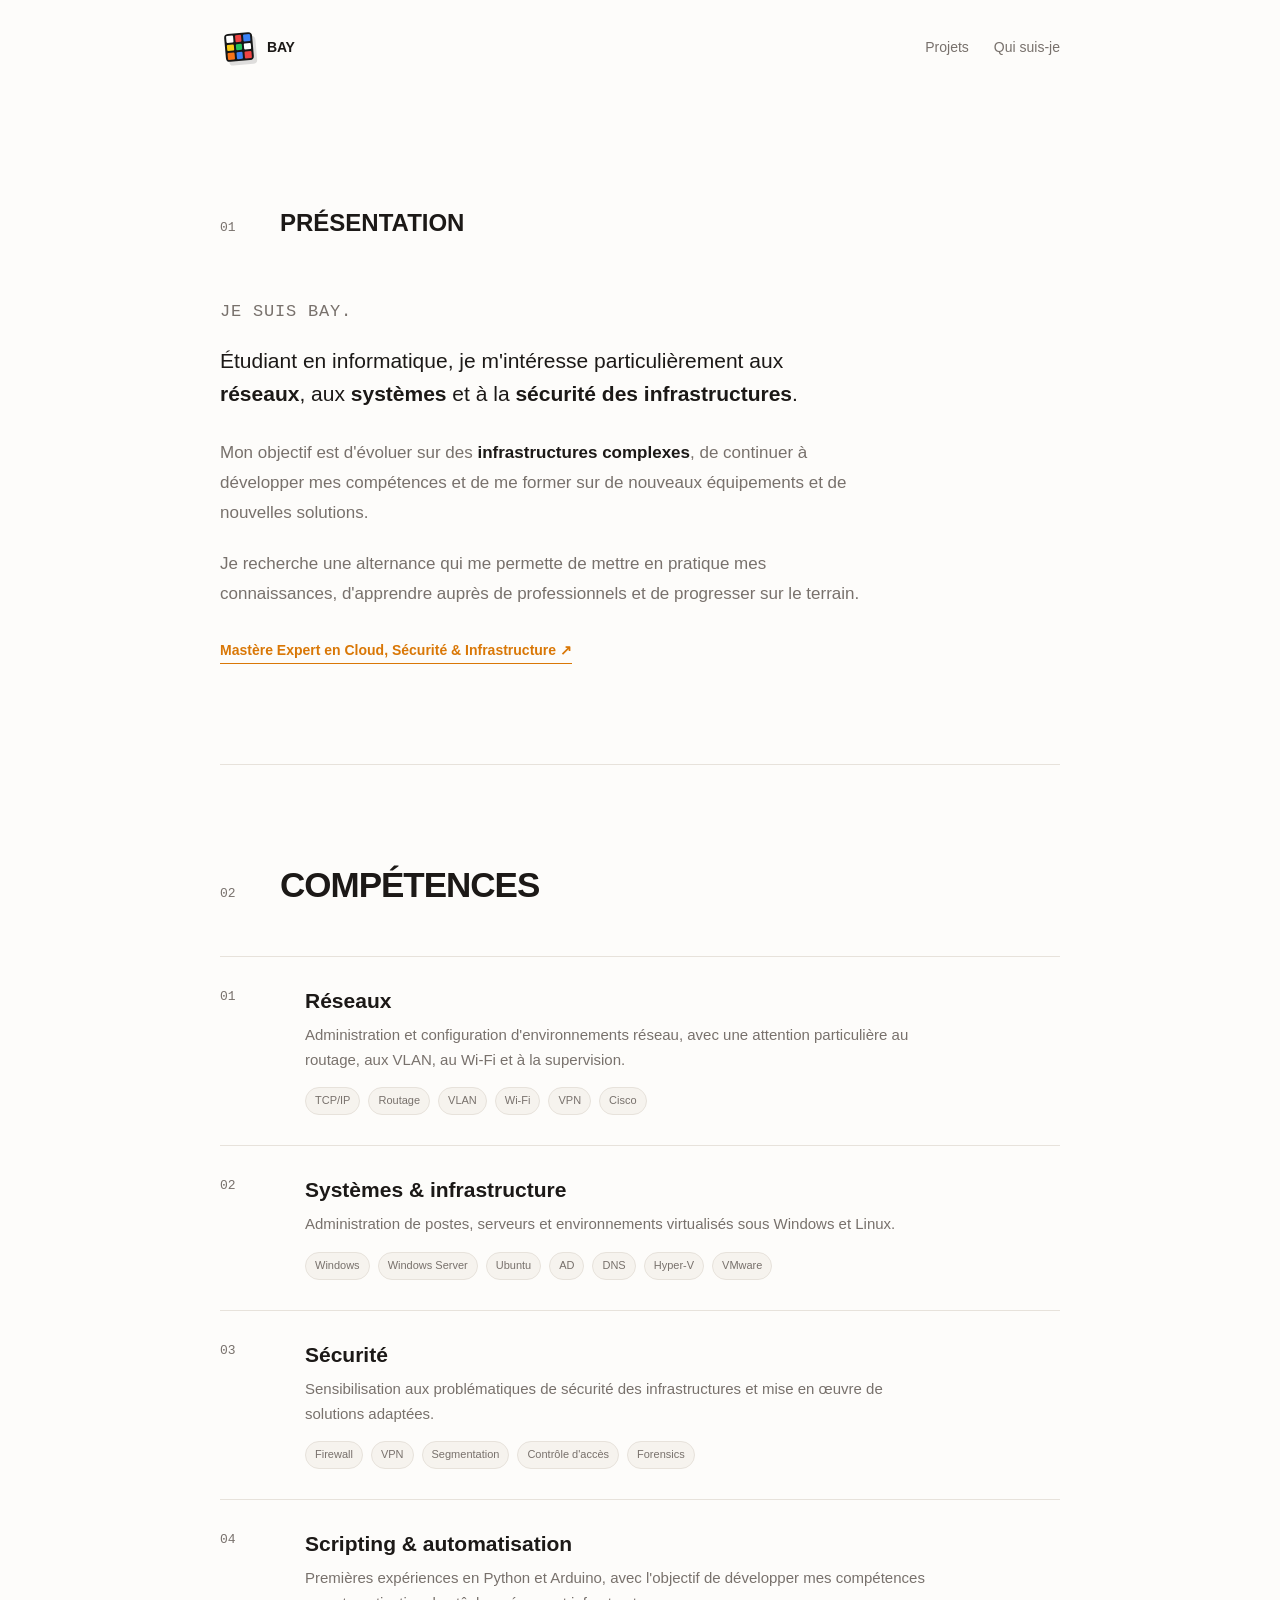
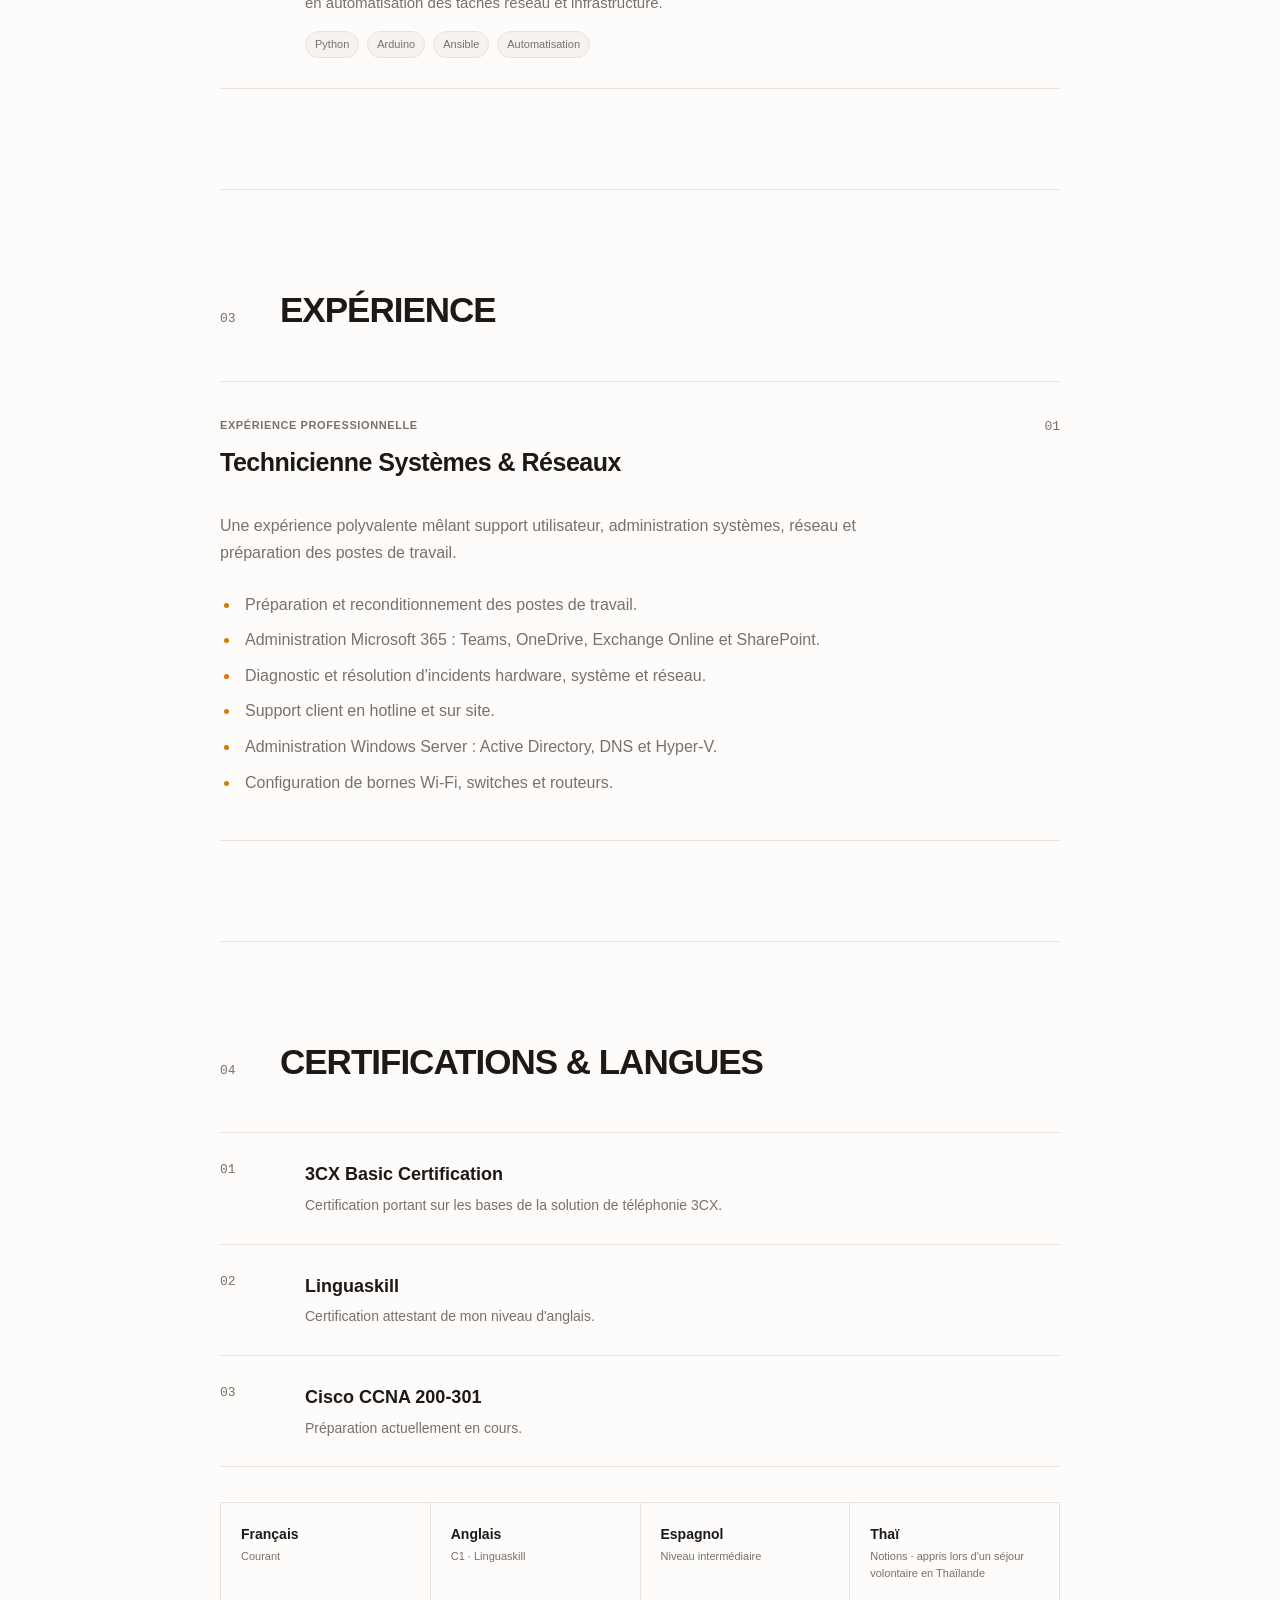
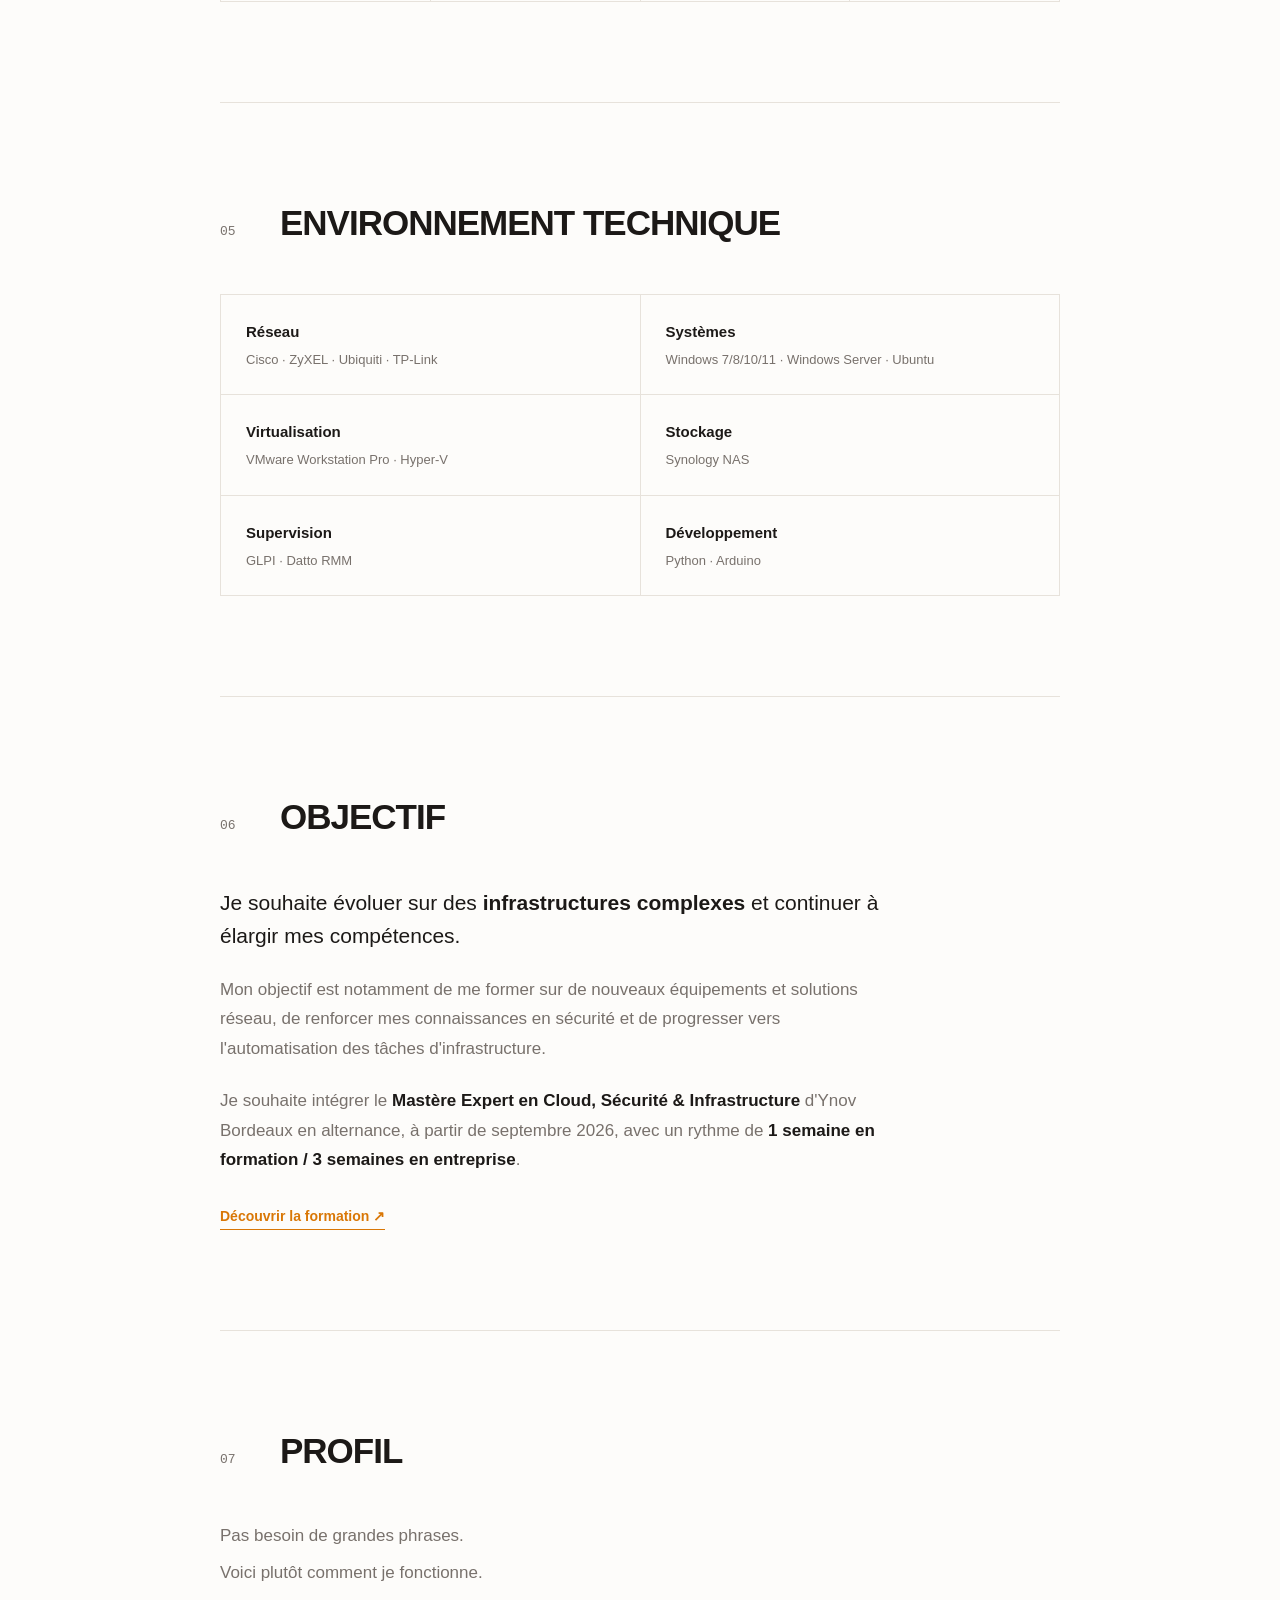
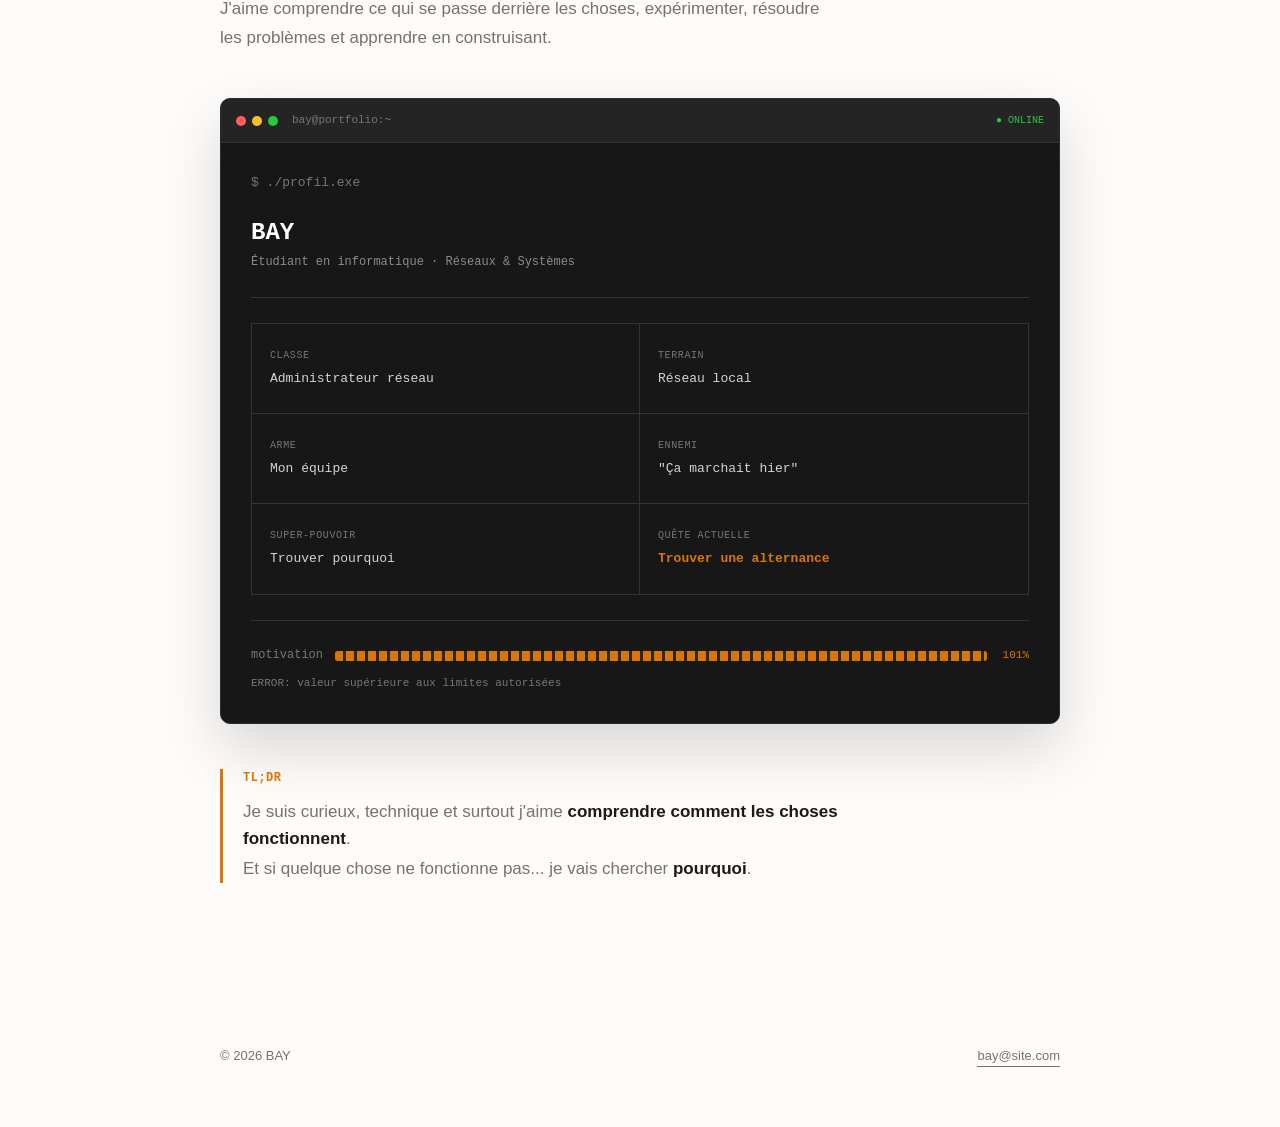
==== about.html @ ddf78fd2 "mon site" ====
<!DOCTYPE html>
<html lang="fr">

<head>

    <meta charset="UTF-8">

    <meta
        name="viewport"
        content="width=device-width, initial-scale=1.0"
    >

    <title>Qui suis-je — BAY</title>

    <meta
        name="description"
        content="Présentation de BAY, étudiant en informatique spécialisé en réseaux, systèmes, infrastructure et sécurité."
    >

    <link rel="stylesheet" href="style.css">

</head>


<body>


    <!-- =====================================================
         NAVBAR
    ====================================================== -->

    <header class="navbar">

        <a
            href="index.html"
            class="logo-mark"
            aria-label="Accueil"
        >

            <span class="logo-icon">

                <span class="rubiks-cube">

                    <span></span>
                    <span></span>
                    <span></span>

                    <span></span>
                    <span></span>
                    <span></span>

                    <span></span>
                    <span></span>
                    <span></span>

                </span>

            </span>

            <span class="logo-name">
                BAY
            </span>

        </a>


        <nav>

            <a href="index.html#projects">
                Projets
            </a>

            <a href="about.html">
                Qui suis-je
            </a>

        </nav>

    </header>



    <main>


        <!-- =================================================
             01 — PRÉSENTATION
        ================================================== -->

        <section class="about-page">

            <div class="section-header">

                <p class="section-number">
                    01
                </p>

                <h2>
                    PRÉSENTATION
                </h2>

            </div>


            <div class="about-intro">

                <p class="about-small-name">
                    Je suis BAY.
                </p>


                <p class="about-lead">
                    Étudiant en informatique, je m'intéresse
                    particulièrement aux <strong>réseaux</strong>,
                    aux <strong>systèmes</strong> et à la
                    <strong>sécurité des infrastructures</strong>.
                </p>


                <p>
                    Mon objectif est d'évoluer sur des
                    <strong>infrastructures complexes</strong>,
                    de continuer à développer mes compétences
                    et de me former sur de nouveaux équipements
                    et de nouvelles solutions.
                </p>


                <p>
                    Je recherche une alternance qui me permette
                    de mettre en pratique mes connaissances,
                    d'apprendre auprès de professionnels et
                    de progresser sur le terrain.
                </p>


                <a
                    href="https://www.ynov.com/formations/informatique/mastere-expert-en-cloud-securite-infrastructure"
                    class="master-link"
                    target="_blank"
                    rel="noopener noreferrer"
                >
                    Mastère Expert en Cloud, Sécurité & Infrastructure
                    ↗
                </a>

            </div>

        </section>



        <!-- =================================================
             02 — COMPÉTENCES
        ================================================== -->

        <section class="section about-skills">

            <div class="section-header">

                <p class="section-number">
                    02
                </p>

                <h2>
                    COMPÉTENCES
                </h2>

            </div>


            <div class="about-skills-grid">


                <!-- RÉSEAUX -->

                <article class="skill-card">

                    <span class="skill-number">
                        01
                    </span>


                    <div>

                        <h3>
                            Réseaux
                        </h3>

                        <p>
                            Administration et configuration
                            d'environnements réseau, avec une
                            attention particulière au routage,
                            aux VLAN, au Wi-Fi et à la supervision.
                        </p>


                        <div class="tags">

                            <span>TCP/IP</span>
                            <span>Routage</span>
                            <span>VLAN</span>
                            <span>Wi-Fi</span>
                            <span>VPN</span>
                            <span>Cisco</span>

                        </div>

                    </div>

                </article>



                <!-- SYSTÈMES -->

                <article class="skill-card">

                    <span class="skill-number">
                        02
                    </span>


                    <div>

                        <h3>
                            Systèmes & infrastructure
                        </h3>

                        <p>
                            Administration de postes, serveurs
                            et environnements virtualisés sous
                            Windows et Linux.
                        </p>


                        <div class="tags">

                            <span>Windows</span>
                            <span>Windows Server</span>
                            <span>Ubuntu</span>
                            <span>AD</span>
                            <span>DNS</span>
                            <span>Hyper-V</span>
                            <span>VMware</span>

                        </div>

                    </div>

                </article>



                <!-- SÉCURITÉ -->

                <article class="skill-card">

                    <span class="skill-number">
                        03
                    </span>


                    <div>

                        <h3>
                            Sécurité
                        </h3>

                        <p>
                            Sensibilisation aux problématiques
                            de sécurité des infrastructures et
                            mise en œuvre de solutions adaptées.
                        </p>


                        <div class="tags">

                            <span>Firewall</span>
                            <span>VPN</span>
                            <span>Segmentation</span>
                            <span>Contrôle d'accès</span>
                            <span>Forensics</span>

                        </div>

                    </div>

                </article>



                <!-- AUTOMATISATION -->

                <article class="skill-card">

                    <span class="skill-number">
                        04
                    </span>


                    <div>

                        <h3>
                            Scripting & automatisation
                        </h3>

                        <p>
                            Premières expériences en Python et
                            Arduino, avec l'objectif de développer
                            mes compétences en automatisation
                            des tâches réseau et infrastructure.
                        </p>


                        <div class="tags">

                            <span>Python</span>
                            <span>Arduino</span>
                            <span>Ansible</span>
                            <span>Automatisation</span>

                        </div>

                    </div>

                </article>

            </div>

        </section>



        <!-- =================================================
             03 — EXPÉRIENCE
        ================================================== -->

        <section class="section experience-section">

            <div class="section-header">

                <p class="section-number">
                    03
                </p>

                <h2>
                    EXPÉRIENCE
                </h2>

            </div>


            <article class="experience-card">

                <div class="experience-header">

                    <div>

                        <p class="experience-label">
                            Expérience professionnelle
                        </p>

                        <h3>
                            Technicienne Systèmes & Réseaux
                        </h3>

                    </div>


                    <span class="experience-number">
                        01
                    </span>

                </div>


                <div class="experience-content">

                    <p>
                        Une expérience polyvalente mêlant support
                        utilisateur, administration systèmes,
                        réseau et préparation des postes de travail.
                    </p>


                    <ul>

                        <li>
                            Préparation et reconditionnement
                            des postes de travail.
                        </li>

                        <li>
                            Administration Microsoft 365 :
                            Teams, OneDrive, Exchange Online et SharePoint.
                        </li>

                        <li>
                            Diagnostic et résolution d'incidents
                            hardware, système et réseau.
                        </li>

                        <li>
                            Support client en hotline et sur site.
                        </li>

                        <li>
                            Administration Windows Server :
                            Active Directory, DNS et Hyper-V.
                        </li>

                        <li>
                            Configuration de bornes Wi-Fi,
                            switches et routeurs.
                        </li>

                    </ul>

                </div>

            </article>

        </section>



        <!-- =================================================
             04 — CERTIFICATIONS & LANGUES
        ================================================== -->

        <section class="section certifications-section">

            <div class="section-header">

                <p class="section-number">
                    04
                </p>

                <h2>
                    CERTIFICATIONS & LANGUES
                </h2>

            </div>


            <div class="certification-grid">


                <article class="certification-card">

                    <span class="certification-number">
                        01
                    </span>

                    <div>

                        <h3>
                            3CX Basic Certification
                        </h3>

                        <p>
                            Certification portant sur les bases
                            de la solution de téléphonie 3CX.
                        </p>

                    </div>

                </article>



                <article class="certification-card">

                    <span class="certification-number">
                        02
                    </span>

                    <div>

                        <h3>
                            Linguaskill
                        </h3>

                        <p>
                            Certification attestant de mon niveau
                            d'anglais.
                        </p>

                    </div>

                </article>



                <article class="certification-card">

                    <span class="certification-number">
                        03
                    </span>

                    <div>

                        <h3>
                            Cisco CCNA 200-301
                        </h3>

                        <p>
                            Préparation actuellement en cours.
                        </p>

                    </div>

                </article>

            </div>


            <div class="languages">

                <div class="language-item">

                    <strong>
                        Français
                    </strong>

                    <span>
                        Courant
                    </span>

                </div>


                <div class="language-item">

                    <strong>
                        Anglais
                    </strong>

                    <span>
                        C1 · Linguaskill
                    </span>

                </div>


                <div class="language-item">

                    <strong>
                        Espagnol
                    </strong>

                    <span>
                        Niveau intermédiaire
                    </span>

                </div>


                <div class="language-item">

                    <strong>
                        Thaï
                    </strong>

                    <span>
                        Notions · appris lors d'un séjour
                        volontaire en Thaïlande
                    </span>

                </div>

            </div>

        </section>



        <!-- =================================================
             05 — ENVIRONNEMENT TECHNIQUE
        ================================================== -->

        <section class="section environments-section">

            <div class="section-header">

                <p class="section-number">
                    05
                </p>

                <h2>
                    ENVIRONNEMENT TECHNIQUE
                </h2>

            </div>


            <div class="technology-grid">


                <div class="technology">

                    <strong>
                        Réseau
                    </strong>

                    <span>
                        Cisco · ZyXEL · Ubiquiti · TP-Link
                    </span>

                </div>


                <div class="technology">

                    <strong>
                        Systèmes
                    </strong>

                    <span>
                        Windows 7/8/10/11 · Windows Server · Ubuntu
                    </span>

                </div>


                <div class="technology">

                    <strong>
                        Virtualisation
                    </strong>

                    <span>
                        VMware Workstation Pro · Hyper-V
                    </span>

                </div>


                <div class="technology">

                    <strong>
                        Stockage
                    </strong>

                    <span>
                        Synology NAS
                    </span>

                </div>


                <div class="technology">

                    <strong>
                        Supervision
                    </strong>

                    <span>
                        GLPI · Datto RMM
                    </span>

                </div>


                <div class="technology">

                    <strong>
                        Développement
                    </strong>

                    <span>
                        Python · Arduino
                    </span>

                </div>

            </div>

        </section>



        <!-- =================================================
             06 — OBJECTIF
        ================================================== -->

        <section class="section objective-section">

            <div class="section-header">

                <p class="section-number">
                    06
                </p>

                <h2>
                    OBJECTIF
                </h2>

            </div>


            <div class="objective-content">

                <p class="about-lead">
                    Je souhaite évoluer sur des
                    <strong>infrastructures complexes</strong>
                    et continuer à élargir mes compétences.
                </p>


                <p>
                    Mon objectif est notamment de me former sur
                    de nouveaux équipements et solutions réseau,
                    de renforcer mes connaissances en sécurité
                    et de progresser vers l'automatisation
                    des tâches d'infrastructure.
                </p>


                <p>
                    Je souhaite intégrer le
                    <strong>Mastère Expert en Cloud, Sécurité &
                    Infrastructure</strong> d'Ynov Bordeaux en
                    alternance, à partir de septembre 2026,
                    avec un rythme de
                    <strong>1 semaine en formation / 3 semaines
                    en entreprise</strong>.
                </p>


                <a
                    href="https://www.ynov.com/formations/informatique/mastere-expert-en-cloud-securite-infrastructure"
                    class="master-link"
                    target="_blank"
                    rel="noopener noreferrer"
                >
                    Découvrir la formation ↗
                </a>

            </div>

        </section>



        <!-- =================================================
             07 — PROFIL TERMINAL
        ================================================== -->

        <section class="section real-me">

            <div class="section-header">

                <p class="section-number">
                    07
                </p>

                <h2>
                    PROFIL
                </h2>

            </div>


            <div class="real-me-intro">

                <p>
                    Pas besoin de grandes phrases.
                </p>

                <p>
                    Voici plutôt comment je fonctionne.
                </p>

                <p>
                    J'aime comprendre ce qui se passe derrière
                    les choses, expérimenter, résoudre les problèmes
                    et apprendre en construisant.
                </p>

            </div>



            <!-- TERMINAL -->

            <div class="profile-terminal">


                <!-- TERMINAL BAR -->

                <div class="profile-terminal-bar">

                    <div class="terminal-status">

                        <span class="terminal-dot red"></span>
                        <span class="terminal-dot yellow"></span>
                        <span class="terminal-dot green"></span>

                    </div>


                    <span class="profile-terminal-title">
                        bay@portfolio:~
                    </span>


                    <span class="profile-terminal-online">
                        ● ONLINE
                    </span>

                </div>



                <!-- TERMINAL BODY -->

                <div class="profile-terminal-body">


                    <div class="terminal-command">
                        $ ./profil.exe
                    </div>


                    <div class="terminal-name">
                        BAY
                    </div>


                    <div class="terminal-subtitle">
                        Étudiant en informatique · Réseaux & Systèmes
                    </div>


                    <div class="terminal-separator"></div>



                    <!-- PROFILE GRID -->

                    <div class="profile-grid">


                        <div class="profile-cell">

                            <span class="profile-label">
                                Classe
                            </span>

                            <strong>
                                Administrateur réseau
                            </strong>

                        </div>


                        <div class="profile-cell">

                            <span class="profile-label">
                                Terrain
                            </span>

                            <strong>
                                Réseau local
                            </strong>

                        </div>


                        <div class="profile-cell">

                            <span class="profile-label">
                                Arme
                            </span>

                            <strong>
                                Mon équipe
                            </strong>

                        </div>


                        <div class="profile-cell">

                            <span class="profile-label">
                                Ennemi
                            </span>

                            <strong>
                                "Ça marchait hier"
                            </strong>

                        </div>


                        <div class="profile-cell">

                            <span class="profile-label">
                                Super-pouvoir
                            </span>

                            <strong>
                                Trouver pourquoi
                            </strong>

                        </div>


                        <div class="profile-cell">

                            <span class="profile-label">
                                Quête actuelle
                            </span>

                            <strong class="highlight">
                                Trouver une alternance
                            </strong>

                        </div>


                    </div>



                    <div class="terminal-separator"></div>



                    <!-- MOTIVATION -->

                    <div class="progress-row">

                        <span class="progress-label">
                            motivation
                        </span>


                        <div class="progress-bar">

                            <span></span>

                        </div>


                        <span class="progress-percent">
                            101%
                        </span>

                    </div>


                    <p class="terminal-error">
                        ERROR: valeur supérieure aux limites autorisées
                    </p>

                </div>

            </div>



            <!-- CONCLUSION -->

            <div class="about-conclusion">

                <span class="conclusion-label">
                    TL;DR
                </span>


                <p>
                    Je suis curieux, technique et surtout
                    j'aime <strong>comprendre comment les choses
                    fonctionnent</strong>.
                </p>


                <p>
                    Et si quelque chose ne fonctionne pas...
                    je vais chercher <strong>pourquoi</strong>.
                </p>

            </div>

        </section>

    </main>



    <!-- =====================================================
         FOOTER
    ====================================================== -->

    <footer>

        <p>
            © 2026 BAY
        </p>


        <a href="mailto:bay@site.com">
            bay@site.com
        </a>

    </footer>


</body>

</html>
---- style.css ----
/* =========================================================
   RESET
========================================================= */

* {
    margin: 0;
    padding: 0;
    box-sizing: border-box;
}

html {
    scroll-behavior: smooth;
}

:root {
    --background: #fdfcfa;
    --surface: #f6f3ee;

    --text: #1c1917;
    --muted: #78716c;

    --border: #e7e2db;

    --accent: #d97706;
    --accent-soft: #fef3e2;

    --green: #27c93f;
    --red: #ff5f56;
    --yellow: #ffbd2e;
}


/* =========================================================
   BODY
========================================================= */

body {
    background: var(--background);
    color: var(--text);

    font-family:
        Arial,
        Helvetica,
        sans-serif;

    line-height: 1.6;

    -webkit-font-smoothing: antialiased;
}


/* =========================================================
   GLOBAL
========================================================= */

a {
    color: inherit;
    text-decoration: none;
}

button {
    font-family: inherit;
}

main {
    max-width: 900px;

    margin: 0 auto;

    padding: 0 30px;
}


/* =========================================================
   NAVBAR
========================================================= */

.navbar {
    max-width: 900px;

    margin: 0 auto;

    padding: 28px 30px;

    display: flex;

    justify-content: space-between;
    align-items: center;
}

.logo-mark {
    display: flex;

    align-items: center;

    gap: 9px;

    color: var(--text);

    font-size: 14px;

    font-weight: 700;
}

.logo-icon {
    width: 38px;
    height: 38px;

    display: flex;

    align-items: center;
    justify-content: center;
}

.logo-name {
    letter-spacing: -0.2px;
}


/* =========================================================
   RUBIK'S CUBE
========================================================= */

.rubiks-cube {
    width: 28px;
    height: 28px;

    display: grid;

    grid-template-columns: repeat(3, 1fr);
    grid-template-rows: repeat(3, 1fr);

    gap: 2px;

    padding: 2px;

    background: #171717;

    border-radius: 4px;

    transform: rotate(-5deg);

    box-shadow:
        3px 4px 0 rgba(0, 0, 0, 0.12);
}

.rubiks-cube span {
    display: block;

    width: 100%;
    height: 100%;

    border-radius: 1px;
}

.rubiks-cube span:nth-child(1) {
    background: #ffffff;
}

.rubiks-cube span:nth-child(2) {
    background: #ef4444;
}

.rubiks-cube span:nth-child(3) {
    background: #3b82f6;
}

.rubiks-cube span:nth-child(4) {
    background: #facc15;
}

.rubiks-cube span:nth-child(5) {
    background: #22c55e;
}

.rubiks-cube span:nth-child(6) {
    background: #ffffff;
}

.rubiks-cube span:nth-child(7) {
    background: #f97316;
}

.rubiks-cube span:nth-child(8) {
    background: #3b82f6;
}

.rubiks-cube span:nth-child(9) {
    background: #ef4444;
}


/* =========================================================
   NAVIGATION
========================================================= */

.navbar nav {
    display: flex;

    align-items: center;

    gap: 25px;
}

.navbar nav a {
    color: var(--muted);

    font-size: 14px;

    transition:
        color 0.2s ease;
}

.navbar nav a:hover {
    color: var(--text);
}


/* =========================================================
   HERO
========================================================= */

.hero {
    max-width: 560px;

    margin: 0 auto;

    padding: 130px 20px 110px;

    display: flex;

    flex-direction: column;

    align-items: center;

    text-align: center;
}

.hero-avatar {
    width: 88px;
    height: 88px;

    margin-bottom: 30px;

    display: flex;

    align-items: center;
    justify-content: center;

    border-radius: 50%;

    background: var(--accent-soft);

    box-shadow:
        0 10px 30px rgba(217, 119, 6, 0.15);
}

.hero-cube {
    width: 42px;
    height: 42px;

    gap: 3px;

    padding: 3px;

    transform: rotate(-8deg);

    box-shadow:
        5px 6px 0 rgba(0, 0, 0, 0.12);
}

.eyebrow {
    color: var(--muted);

    font-size: 13px;

    margin-bottom: 22px;

    text-transform: uppercase;

    letter-spacing: 0.5px;
}

.hero h1 {
    font-size: clamp(38px, 6vw, 50px);

    line-height: 1.15;

    letter-spacing: -1.5px;

    font-weight: 700;
}

.hero h1 span {
    color: var(--accent);
}

.intro {
    max-width: 460px;

    margin-top: 18px;

    color: var(--muted);

    font-size: 17px;

    line-height: 1.7;
}

.intro strong {
    color: var(--text);
}


/* =========================================================
   CONTACT
========================================================= */

.contact-widget {
    position: relative;

    display: inline-block;

    margin-top: 40px;
}

.contact-trigger {
    font-size: 14px;

    font-weight: 600;

    padding: 12px 24px;

    border: 1px solid var(--accent);

    border-radius: 7px;

    background: var(--accent);

    color: #ffffff;

    cursor: pointer;

    transition:
        opacity 0.2s ease,
        transform 0.2s ease;
}

.contact-trigger:hover {
    opacity: 0.9;

    transform: translateY(-1px);
}

.contact-card {
    position: absolute;

    top: calc(100% + 12px);

    left: 50%;

    width: 280px;

    transform:
        translateX(-50%)
        translateY(-8px);

    background: #1a1a1a;

    border: 1px solid #333;

    border-radius: 10px;

    overflow: hidden;

    box-shadow:
        0 20px 45px rgba(0, 0, 0, 0.2);

    opacity: 0;

    visibility: hidden;

    transition:
        opacity 0.2s ease,
        transform 0.2s ease,
        visibility 0.2s;

    z-index: 10;
}

.contact-card.open {
    opacity: 1;

    visibility: visible;

    transform:
        translateX(-50%)
        translateY(0);
}

.contact-card-bar {
    height: 38px;

    display: flex;

    align-items: center;

    padding: 0 14px;

    background: #242424;

    border-bottom: 1px solid #333;
}

.terminal-dot {
    width: 10px;
    height: 10px;

    border-radius: 50%;

    margin-right: 6px;
}

.terminal-dot.red {
    background: var(--red);
}

.terminal-dot.yellow {
    background: var(--yellow);
}

.terminal-dot.green {
    background: var(--green);
}

.contact-card-title {
    margin-left: 8px;

    color: #777;

    font-family:
        "SFMono-Regular",
        "Roboto Mono",
        Consolas,
        monospace;

    font-size: 11px;
}

.contact-card-body {
    padding: 18px 16px;

    display: flex;

    align-items: center;

    justify-content: space-between;

    gap: 10px;

    font-family:
        "SFMono-Regular",
        "Roboto Mono",
        Consolas,
        monospace;

    font-size: 13px;

    color: #d4d4d4;
}

.copy-btn {
    flex-shrink: 0;

    font-family: inherit;

    font-size: 11px;

    padding: 6px 10px;

    background: transparent;

    color: var(--accent);

    border: 1px solid #333;

    border-radius: 5px;

    cursor: pointer;

    transition:
        border-color 0.2s ease,
        background 0.2s ease;
}

.copy-btn:hover {
    border-color: var(--accent);

    background: rgba(217, 119, 6, 0.08);
}


/* =========================================================
   SECTIONS
========================================================= */

.section {
    padding: 100px 0;

    border-top: 1px solid var(--border);
}

.section-header {
    display: grid;

    grid-template-columns: 60px 1fr;

    align-items: baseline;

    margin-bottom: 50px;
}

.section-number {
    color: var(--muted);

    font-size: 13px;

    font-family:
        "SFMono-Regular",
        "Roboto Mono",
        Consolas,
        monospace;
}

.section h2 {
    font-size: 35px;

    line-height: 1.15;

    letter-spacing: -1px;
}


/* =========================================================
   PROJECTS
========================================================= */

.project-list {
    width: 100%;
}

.project {
    display: grid;

    grid-template-columns: 60px 1fr auto;

    gap: 25px;

    padding: 30px 0;

    border-top: 1px solid var(--border);

    transition:
        padding 0.2s ease;
}

.project:last-child {
    border-bottom: 1px solid var(--border);
}

.project:hover {
    padding-left: 10px;
}

.project-number {
    color: var(--muted);

    font-size: 13px;

    font-family:
        "SFMono-Regular",
        "Roboto Mono",
        Consolas,
        monospace;
}

.project h3 {
    font-size: 21px;

    margin-bottom: 10px;
}

.project-content p {
    color: var(--muted);

    max-width: 500px;

    font-size: 15px;
}

.project-link {
    font-size: 13px;

    align-self: center;

    color: var(--accent);

    font-weight: 600;

    white-space: nowrap;

    transition:
        opacity 0.2s ease,
        transform 0.2s ease;
}

.project-link:hover {
    opacity: 0.7;

    transform: translateX(3px);
}


/* =========================================================
   TAGS
========================================================= */

.tags {
    display: flex;

    gap: 8px;

    margin-top: 15px;

    flex-wrap: wrap;
}

.tags span {
    border: 1px solid var(--border);

    padding: 4px 9px;

    border-radius: 20px;

    font-size: 11px;

    color: var(--muted);

    background: var(--surface);
}


/* =========================================================
   ABOUT — INTRO
========================================================= */

.about-page {
    padding: 110px 0 100px;
}

.about-page .section-header {
    margin-bottom: 55px;
}

.about-intro {
    max-width: 680px;
}

.about-small-name {
    color: var(--muted);

    font-family:
        "SFMono-Regular",
        "Roboto Mono",
        Consolas,
        monospace;

    font-size: 13px;

    text-transform: uppercase;

    letter-spacing: 0.8px;

    margin-bottom: 18px !important;
}

.about-intro p {
    color: var(--muted);

    font-size: 17px;

    line-height: 1.75;

    max-width: 650px;

    margin-bottom: 22px;
}

.about-intro .about-lead {
    color: var(--text);

    font-size: 21px;

    line-height: 1.55;

    margin-bottom: 28px;
}

.about-intro strong {
    color: var(--text);
}

.master-link {
    display: inline-block;

    margin-top: 8px;

    color: var(--accent);

    font-size: 14px;

    font-weight: 600;

    border-bottom: 1px solid var(--accent);

    padding-bottom: 2px;

    transition:
        opacity 0.2s ease,
        transform 0.2s ease;
}

.master-link:hover {
    opacity: 0.7;

    transform: translateX(3px);
}


/* =========================================================
   SKILLS
========================================================= */

.about-skills {
    padding-top: 100px;
}

.about-skills-grid {
    display: flex;

    flex-direction: column;
}

.skill-card {
    display: grid;

    grid-template-columns: 60px 1fr;

    gap: 25px;

    padding: 30px 0;

    border-top: 1px solid var(--border);

    transition:
        padding 0.2s ease;
}

.skill-card:last-child {
    border-bottom: 1px solid var(--border);
}

.skill-card:hover {
    padding-left: 10px;
}

.skill-number {
    color: var(--muted);

    font-size: 13px;

    font-family:
        "SFMono-Regular",
        "Roboto Mono",
        Consolas,
        monospace;
}

.skill-card h3 {
    font-size: 21px;

    line-height: 1.3;

    margin-bottom: 9px;
}

.skill-card p {
    color: var(--muted);

    max-width: 620px;

    font-size: 15px;

    line-height: 1.65;
}


/* =========================================================
   EXPERIENCE
========================================================= */

.experience-section {
    padding-top: 100px;
}

.experience-card {
    border-top: 1px solid var(--border);

    border-bottom: 1px solid var(--border);

    padding: 35px 0;
}

.experience-header {
    display: flex;

    justify-content: space-between;

    align-items: flex-start;

    gap: 30px;

    margin-bottom: 30px;
}

.experience-label {
    color: var(--muted);

    font-size: 11px;

    font-weight: 600;

    letter-spacing: 0.6px;

    text-transform: uppercase;

    margin-bottom: 8px;
}

.experience-header h3 {
    font-size: 25px;

    letter-spacing: -0.5px;
}

.experience-number {
    color: var(--muted);

    font-family:
        "SFMono-Regular",
        "Roboto Mono",
        Consolas,
        monospace;

    font-size: 13px;
}

.experience-content {
    max-width: 700px;
}

.experience-content > p {
    color: var(--muted);

    font-size: 16px;

    line-height: 1.7;

    margin-bottom: 25px;
}

.experience-content ul {
    padding-left: 20px;

    color: var(--muted);
}

.experience-content li {
    margin-bottom: 10px;

    padding-left: 5px;
}

.experience-content li::marker {
    color: var(--accent);
}


/* =========================================================
   CERTIFICATIONS
========================================================= */

.certifications-section {
    padding-top: 100px;
}

.certification-grid {
    display: flex;

    flex-direction: column;
}

.certification-card {
    display: grid;

    grid-template-columns: 60px 1fr;

    gap: 25px;

    padding: 27px 0;

    border-top: 1px solid var(--border);
}

.certification-card:last-child {
    border-bottom: 1px solid var(--border);
}

.certification-number {
    color: var(--muted);

    font-size: 13px;

    font-family:
        "SFMono-Regular",
        "Roboto Mono",
        Consolas,
        monospace;
}

.certification-card h3 {
    font-size: 18px;

    margin-bottom: 5px;
}

.certification-card p {
    color: var(--muted);

    font-size: 14px;
}


/* =========================================================
   LANGUES
========================================================= */

.languages {
    display: grid;

    grid-template-columns: repeat(4, 1fr);

    gap: 1px;

    margin-top: 35px;

    background: var(--border);

    border: 1px solid var(--border);
}

.language-item {
    display: flex;

    flex-direction: column;

    gap: 3px;

    padding: 20px;

    background: var(--background);
}

.language-item strong {
    font-size: 14px;
}

.language-item span {
    color: var(--muted);

    font-size: 11px;

    line-height: 1.5;
}


/* =========================================================
   ENVIRONNEMENT TECHNIQUE
========================================================= */

.environments-section {
    padding-top: 100px;
}

.technology-grid {
    display: grid;

    grid-template-columns: 1fr 1fr;

    gap: 1px;

    background: var(--border);

    border: 1px solid var(--border);
}

.technology {
    background: var(--background);

    padding: 25px;

    display: flex;

    flex-direction: column;

    gap: 6px;

    min-height: 95px;
}

.technology strong {
    font-size: 15px;
}

.technology span {
    color: var(--muted);

    font-size: 13px;

    line-height: 1.5;
}


/* =========================================================
   OBJECTIF
========================================================= */

.objective-section {
    padding-top: 100px;
}

.objective-content {
    max-width: 680px;
}

.objective-content p {
    color: var(--muted);

    font-size: 17px;

    line-height: 1.75;

    margin-bottom: 22px;
}

.objective-content .about-lead {
    color: var(--text);

    font-size: 21px;

    line-height: 1.55;
}

.objective-content strong {
    color: var(--text);
}


/* =========================================================
   PROFIL TERMINAL
========================================================= */

.real-me {
    padding-top: 100px;

    padding-bottom: 120px;
}

.real-me-intro {
    max-width: 620px;

    margin-bottom: 45px;
}

.real-me-intro p {
    color: var(--muted);

    font-size: 17px;

    line-height: 1.7;

    margin-bottom: 8px;
}


/* =========================================================
   TERMINAL
========================================================= */

.profile-terminal {
    width: 100%;

    background: #171717;

    border: 1px solid #2d2d2d;

    border-radius: 10px;

    overflow: hidden;

    box-shadow:
        0 25px 60px rgba(0, 0, 0, 0.15);
}

.profile-terminal-bar {
    height: 44px;

    display: flex;

    align-items: center;

    padding: 0 15px;

    background: #242424;

    border-bottom: 1px solid #333;

    font-family:
        "SFMono-Regular",
        "Roboto Mono",
        Consolas,
        monospace;

    font-size: 11px;
}

.terminal-status {
    display: flex;

    align-items: center;
}

.profile-terminal-title {
    margin-left: 8px;

    color: #777;
}

.profile-terminal-online {
    margin-left: auto;

    color: var(--green);

    font-size: 10px;
}

.profile-terminal-body {
    padding: 30px;

    color: #d4d4d4;

    font-family:
        "SFMono-Regular",
        "Roboto Mono",
        Consolas,
        monospace;

    font-size: 13px;
}

.terminal-command {
    color: #777;

    margin-bottom: 25px;
}

.terminal-name {
    color: #ffffff;

    font-size: 24px;

    line-height: 1.2;

    font-weight: 700;

    margin-bottom: 5px;
}

.terminal-subtitle {
    color: #8b8b8b;

    font-size: 12px;
}

.terminal-separator {
    height: 1px;

    background: #333;

    margin: 25px 0;
}


/* =========================================================
   PROFILE GRID
========================================================= */

.profile-grid {
    display: grid;

    grid-template-columns: 1fr 1fr;

    border: 1px solid #333;
}

.profile-cell {
    min-height: 90px;

    padding: 17px 18px;

    display: flex;

    flex-direction: column;

    justify-content: center;

    gap: 5px;

    border-bottom: 1px solid #333;
}

.profile-cell:nth-child(odd) {
    border-right: 1px solid #333;
}

.profile-cell:nth-last-child(-n + 2) {
    border-bottom: none;
}

.profile-label {
    color: #777;

    font-size: 10px;

    letter-spacing: 0.6px;

    text-transform: uppercase;
}

.profile-cell strong {
    color: #d4d4d4;

    font-size: 13px;

    font-weight: 500;
}

.profile-cell strong.highlight {
    color: var(--accent);

    font-weight: 600;
}


/* =========================================================
   MOTIVATION
========================================================= */

.progress-row {
    display: flex;

    align-items: center;

    gap: 12px;

    margin-top: 5px;
}

.progress-label {
    color: #777;

    font-size: 12px;
}

.progress-bar {
    flex: 1;

    height: 10px;

    background: #292929;

    border-radius: 3px;

    overflow: hidden;
}

.progress-bar span {
    display: block;

    width: 100%;
    height: 100%;

    background:
        repeating-linear-gradient(
            90deg,
            var(--accent) 0,
            var(--accent) 8px,
            transparent 8px,
            transparent 11px
        );
}

.progress-percent {
    color: var(--accent);

    font-size: 11px;

    min-width: 30px;

    text-align: right;
}

.terminal-error {
    margin-top: 10px;

    color: #777;

    font-size: 11px;
}


/* =========================================================
   CONCLUSION
========================================================= */

.about-conclusion {
    max-width: 620px;

    margin-top: 45px;

    padding-left: 20px;

    border-left: 3px solid var(--accent);
}

.conclusion-label {
    display: block;

    color: var(--accent);

    font-family:
        "SFMono-Regular",
        "Roboto Mono",
        Consolas,
        monospace;

    font-size: 12px;

    font-weight: 600;

    letter-spacing: 0.5px;

    margin-bottom: 10px;
}

.about-conclusion p {
    color: var(--muted);

    font-size: 17px;

    line-height: 1.6;

    margin-bottom: 3px;
}

.about-conclusion strong {
    color: var(--text);
}


/* =========================================================
   FOOTER
========================================================= */

footer {
    max-width: 900px;

    margin: 0 auto;

    padding: 40px 30px 60px;

    display: flex;

    justify-content: space-between;

    color: var(--muted);

    font-size: 13px;
}

footer a {
    border-bottom: 1px solid var(--muted);

    transition:
        opacity 0.2s ease;
}

footer a:hover {
    opacity: 0.6;
}


/* =========================================================
   MOBILE
========================================================= */

@media (max-width: 650px) {

    main {
        padding: 0 20px;
    }


    /* NAVBAR */

    .navbar {
        padding: 20px;
    }

    .navbar nav {
        gap: 15px;
    }

    .navbar nav a {
        font-size: 12px;
    }

    .logo-mark {
        font-size: 13px;

        gap: 7px;
    }

    .logo-icon {
        width: 34px;
        height: 34px;
    }

    .rubiks-cube {
        width: 26px;
        height: 26px;
    }


    /* HERO */

    .hero {
        padding: 90px 20px 70px;
    }

    .hero-avatar {
        width: 72px;
        height: 72px;

        margin-bottom: 22px;
    }

    .hero-cube {
        width: 38px;
        height: 38px;

        gap: 2px;

        padding: 3px;
    }

    .hero h1 {
        font-size: 42px;

        letter-spacing: -1.5px;
    }

    .intro {
        font-size: 16px;
    }


    /* CONTACT */

    .contact-card {
        width: 240px;
    }


    /* SECTIONS */

    .section {
        padding: 70px 0;
    }

    .section-header {
        grid-template-columns: 42px 1fr;

        margin-bottom: 35px;
    }

    .section h2 {
        font-size: 28px;

        letter-spacing: -0.7px;
    }


    /* PROJECTS */

    .project {
        grid-template-columns: 40px 1fr;

        gap: 15px;

        padding: 25px 0;
    }

    .project:hover {
        padding-left: 0;
    }

    .project-link {
        display: none;
    }

    .project h3 {
        font-size: 19px;
    }

    .project-content p {
        font-size: 14px;
    }


    /* ABOUT */

    .about-page {
        padding: 80px 0 70px;
    }

    .about-page .section-header {
        margin-bottom: 42px;
    }

    .about-intro .about-lead {
        font-size: 19px;
    }

    .about-intro p {
        font-size: 15.5px;

        line-height: 1.7;
    }


    /* SKILLS */

    .about-skills {
        padding-top: 70px;
    }

    .skill-card {
        grid-template-columns: 40px 1fr;

        gap: 15px;

        padding: 25px 0;
    }

    .skill-card:hover {
        padding-left: 0;
    }

    .skill-card h3 {
        font-size: 19px;
    }

    .skill-card p {
        font-size: 14px;
    }


    /* EXPERIENCE */

    .experience-section {
        padding-top: 70px;
    }

    .experience-card {
        padding: 28px 0;
    }

    .experience-header {
        gap: 15px;

        margin-bottom: 25px;
    }

    .experience-header h3 {
        font-size: 20px;
    }

    .experience-content > p {
        font-size: 15px;
    }

    .experience-content li {
        font-size: 14px;
    }


    /* CERTIFICATIONS */

    .certification-card {
        grid-template-columns: 40px 1fr;

        gap: 15px;

        padding: 24px 0;
    }

    .certification-card h3 {
        font-size: 17px;
    }


    /* LANGUAGES */

    .languages {
        grid-template-columns: 1fr;
    }

    .language-item {
        padding: 17px 18px;
    }


    /* TECHNOLOGY */

    .technology-grid {
        grid-template-columns: 1fr;
    }

    .technology {
        padding: 20px;
    }


    /* OBJECTIVE */

    .objective-content .about-lead {
        font-size: 19px;
    }

    .objective-content p {
        font-size: 15px;
    }


    /* TERMINAL */

    .real-me {
        padding-top: 70px;

        padding-bottom: 80px;
    }

    .real-me-intro p {
        font-size: 15px;
    }

    .profile-terminal-bar {
        height: 40px;

        padding: 0 12px;
    }

    .profile-terminal-title {
        font-size: 10px;
    }

    .profile-terminal-online {
        font-size: 9px;
    }

    .profile-terminal-body {
        padding: 22px 16px;

        font-size: 11px;
    }

    .terminal-command {
        margin-bottom: 20px;
    }

    .terminal-name {
        font-size: 21px;
    }

    .terminal-subtitle {
        font-size: 10px;

        line-height: 1.5;
    }

    .terminal-separator {
        margin: 20px 0;
    }


    /* PROFILE GRID */

    .profile-grid {
        grid-template-columns: 1fr;
    }

    .profile-cell {
        min-height: auto;

        padding: 15px;
    }

    .profile-cell:nth-child(odd) {
        border-right: none;
    }

    .profile-cell:not(:last-child) {
        border-bottom: 1px solid #333;
    }

    .profile-cell:last-child {
        border-bottom: none;
    }


    /* MOTIVATION */

    .progress-row {
        flex-wrap: wrap;

        gap: 8px;
    }

    .progress-label {
        width: 100%;
    }

    .progress-bar {
        min-width: 0;

        width: calc(100% - 45px);
    }

    .terminal-error {
        font-size: 9px;
    }


    /* CONCLUSION */

    .about-conclusion {
        margin-top: 35px;

        padding-left: 15px;
    }

    .about-conclusion p {
        font-size: 15px;
    }


    /* FOOTER */

    footer {
        padding: 35px 20px 50px;

        flex-direction: column;

        gap: 10px;
    }

}


/* =========================================================
   VERY SMALL SCREEN
========================================================= */

@media (max-width: 380px) {

    .navbar nav {
        gap: 10px;
    }

    .navbar nav a {
        font-size: 11px;
    }

    .section h2 {
        font-size: 25px;
    }

    .about-intro .about-lead {
        font-size: 18px;
    }

    .profile-terminal-body {
        padding: 20px 13px;
    }

}
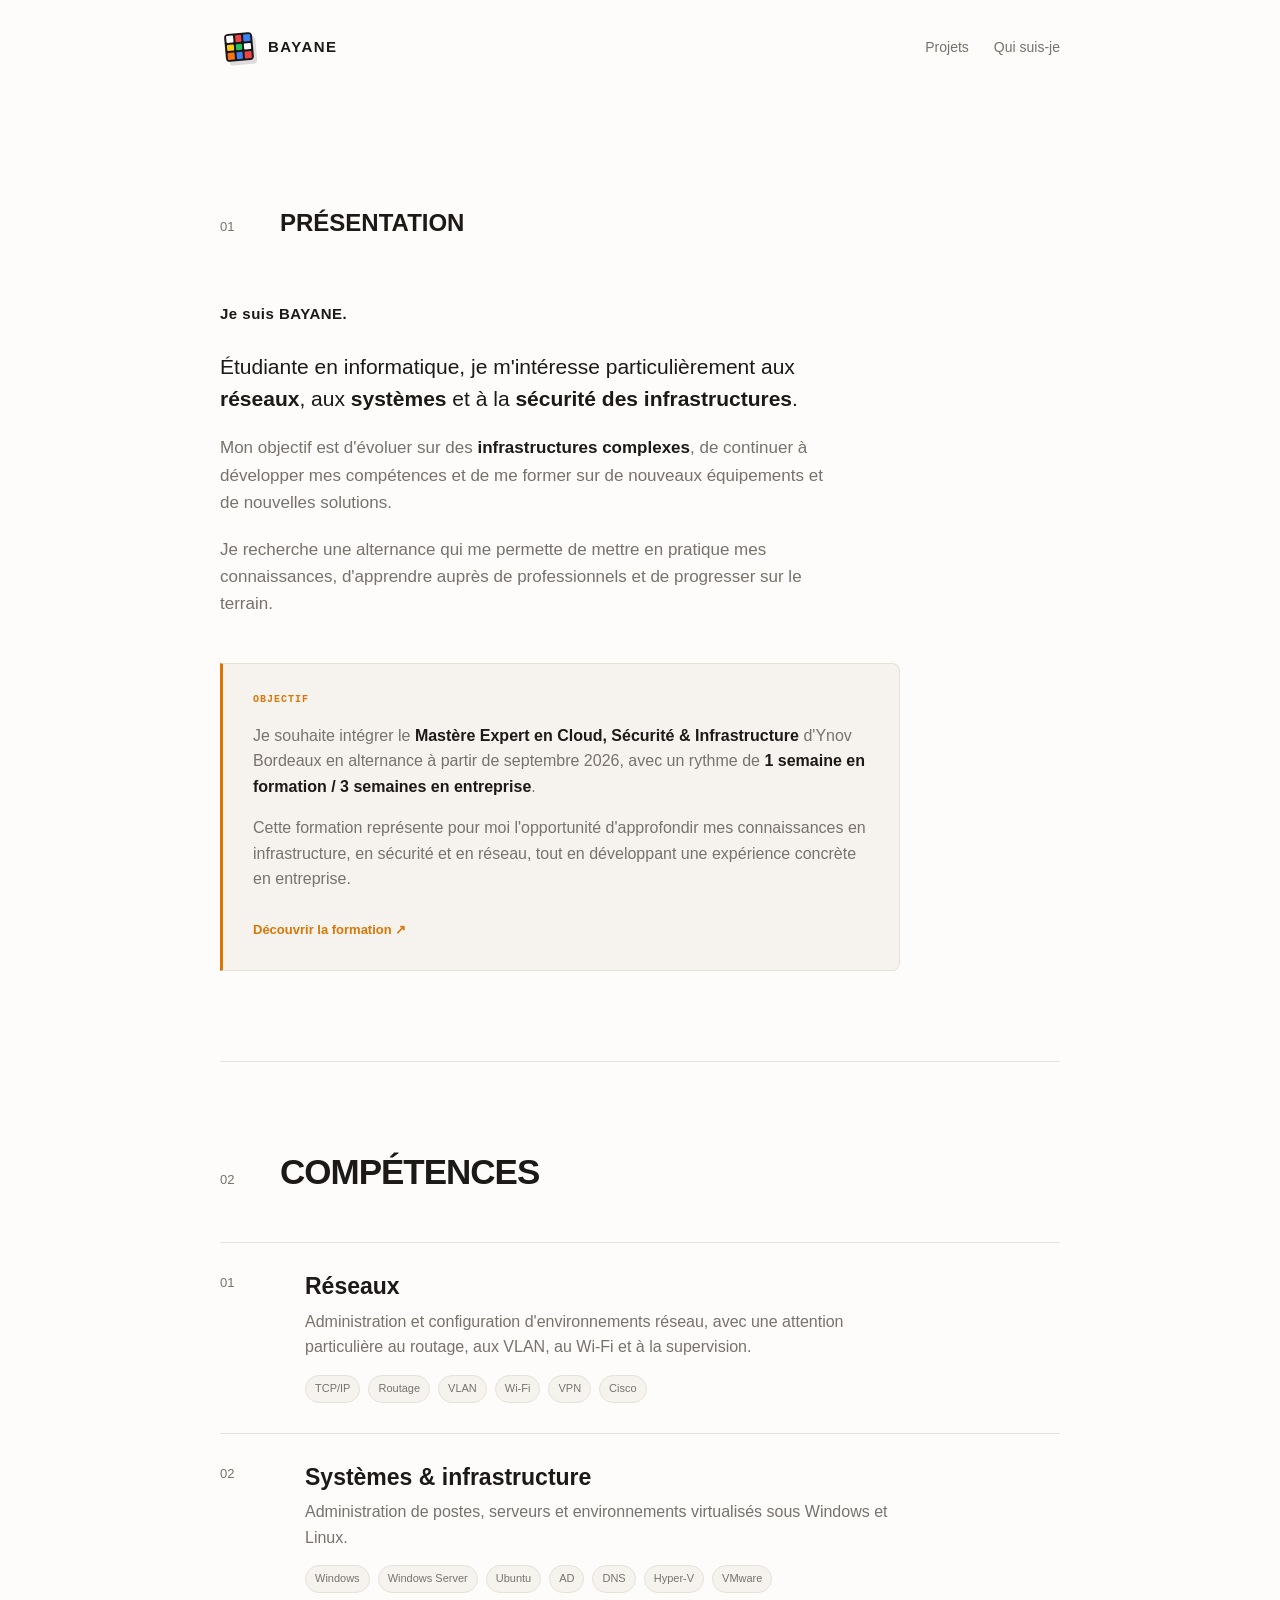
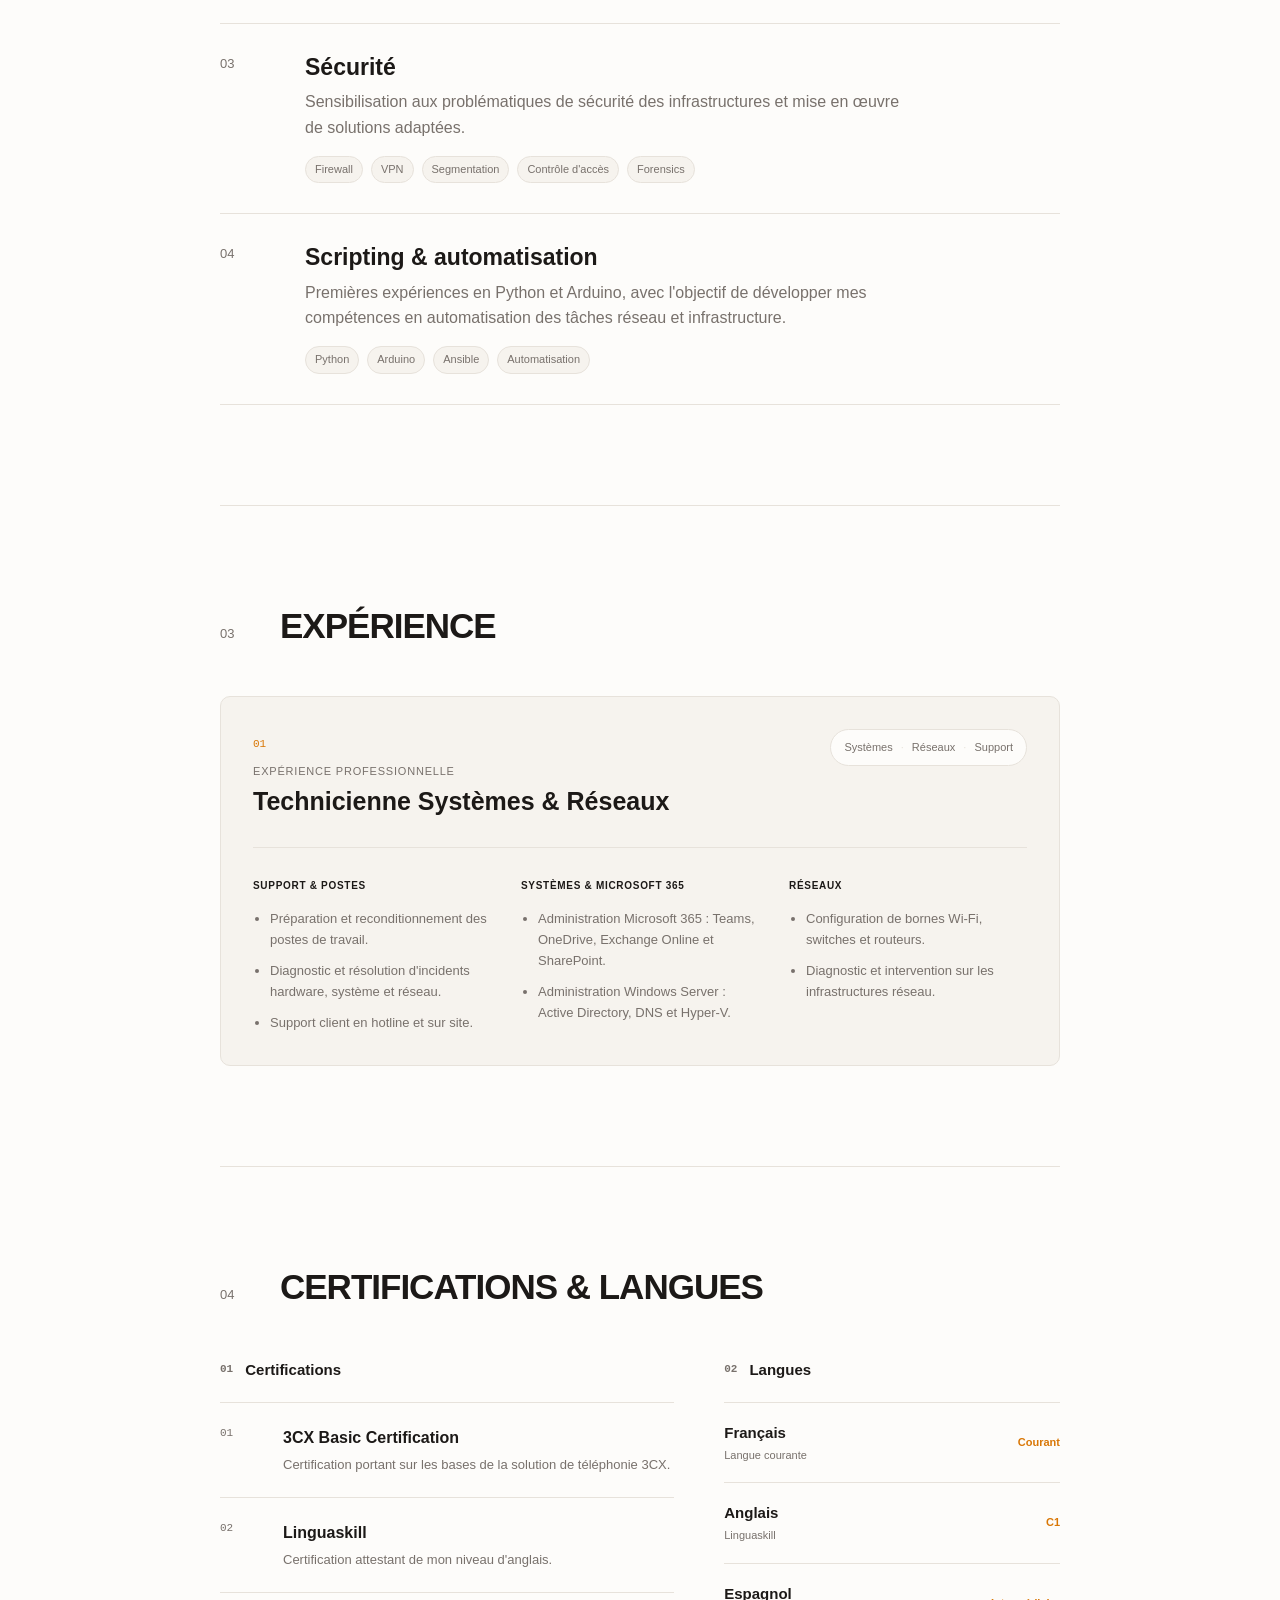
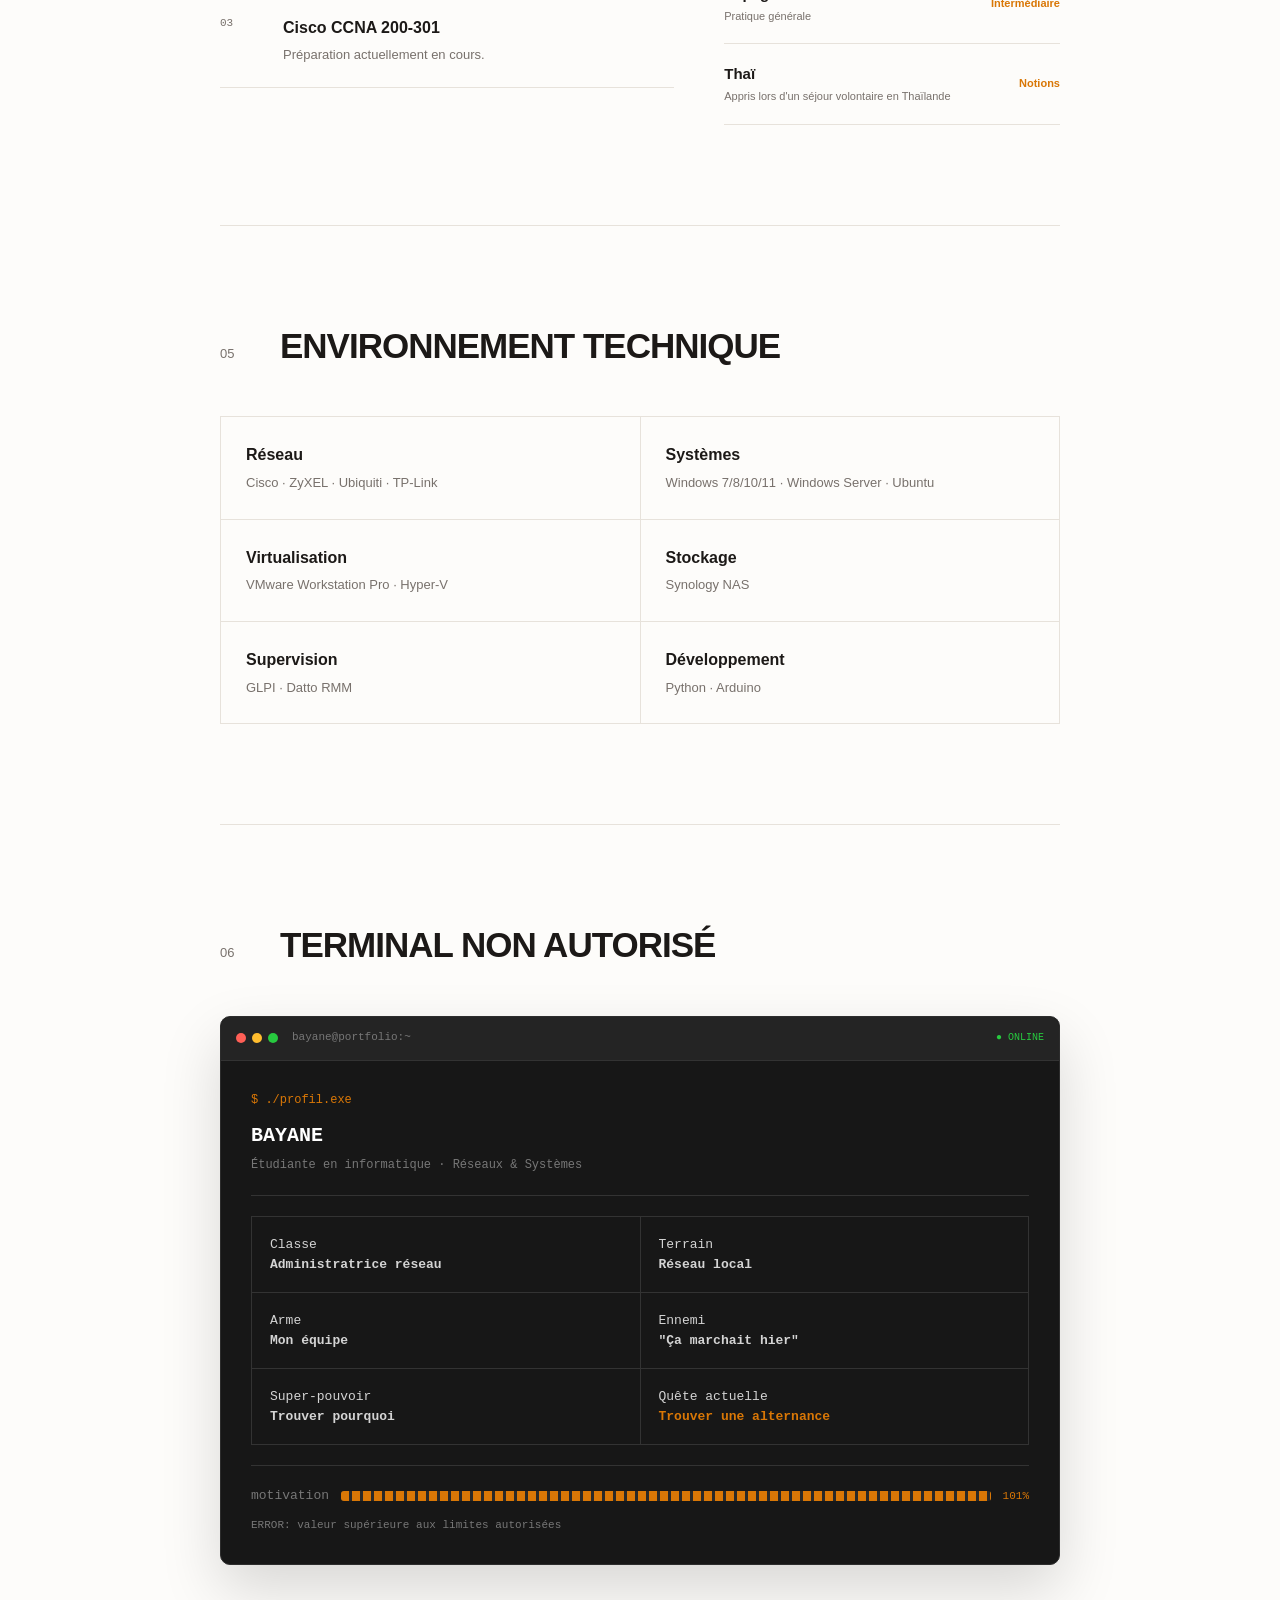
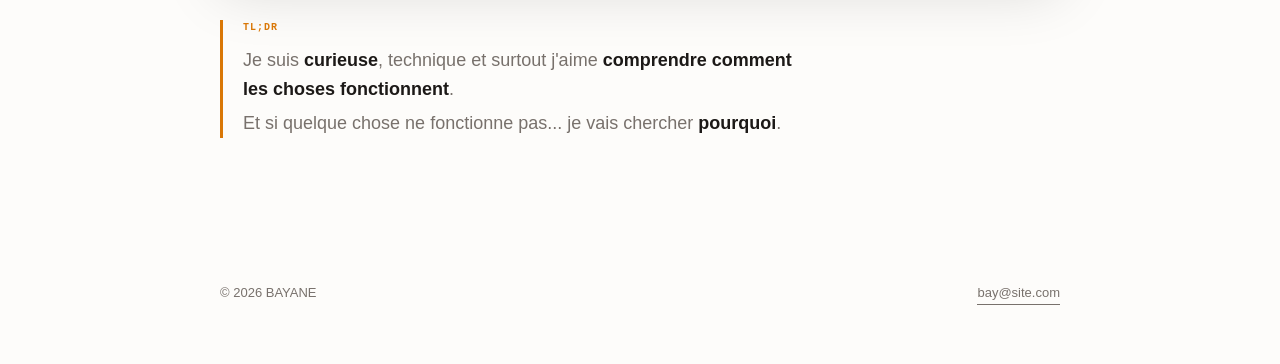
==== commit 88e4bc47: "modfi about" ====
--- a/about.html
+++ b/about.html
@@ -10,11 +10,11 @@
         content="width=device-width, initial-scale=1.0"
     >
 
-    <title>Qui suis-je — BAY</title>
+    <title>Qui suis-je — BAYANE</title>
 
     <meta
         name="description"
-        content="Présentation de BAY, étudiant en informatique spécialisé en réseaux, systèmes, infrastructure et sécurité."
+        content="Présentation de BAYANE, étudiante en informatique spécialisée en réseau, systèmes, infrastructure et sécurité."
     >
 
     <link rel="stylesheet" href="style.css">
@@ -58,7 +58,7 @@
             </span>
 
             <span class="logo-name">
-                BAY
+                BAYANE
             </span>
 
         </a>
@@ -105,12 +105,12 @@
             <div class="about-intro">
 
                 <p class="about-small-name">
-                    Je suis BAY.
+                    Je suis BAYANE.
                 </p>
 
 
                 <p class="about-lead">
-                    Étudiant en informatique, je m'intéresse
+                    Étudiante en informatique, je m'intéresse
                     particulièrement aux <strong>réseaux</strong>,
                     aux <strong>systèmes</strong> et à la
                     <strong>sécurité des infrastructures</strong>.
@@ -134,15 +134,40 @@
                 </p>
 
 
-                <a
-                    href="https://www.ynov.com/formations/informatique/mastere-expert-en-cloud-securite-infrastructure"
-                    class="master-link"
-                    target="_blank"
-                    rel="noopener noreferrer"
-                >
-                    Mastère Expert en Cloud, Sécurité & Infrastructure
-                    ↗
-                </a>
+                <div class="about-goal">
+
+                    <span class="about-goal-label">
+                        OBJECTIF
+                    </span>
+
+                    <p>
+                        Je souhaite intégrer le
+                        <strong>Mastère Expert en Cloud, Sécurité &
+                        Infrastructure</strong> d'Ynov Bordeaux
+                        en alternance à partir de septembre 2026,
+                        avec un rythme de
+                        <strong>1 semaine en formation /
+                        3 semaines en entreprise</strong>.
+                    </p>
+
+                    <p>
+                        Cette formation représente pour moi
+                        l'opportunité d'approfondir mes connaissances
+                        en infrastructure, en sécurité et en réseau,
+                        tout en développant une expérience concrète
+                        en entreprise.
+                    </p>
+
+                    <a
+                        href="https://www.ynov.com/formations/informatique/mastere-expert-en-cloud-securite-infrastructure"
+                        class="master-link"
+                        target="_blank"
+                        rel="noopener noreferrer"
+                    >
+                        Découvrir la formation ↗
+                    </a>
+
+                </div>
 
             </div>
 
@@ -353,9 +378,13 @@
 
             <article class="experience-card">
 
-                <div class="experience-header">
+                <div class="experience-top">
 
                     <div>
+
+                        <span class="experience-index">
+                            01
+                        </span>
 
                         <p class="experience-label">
                             Expérience professionnelle
@@ -368,54 +397,94 @@
                     </div>
 
 
-                    <span class="experience-number">
-                        01
-                    </span>
-
-                </div>
-
-
-                <div class="experience-content">
-
-                    <p>
-                        Une expérience polyvalente mêlant support
-                        utilisateur, administration systèmes,
-                        réseau et préparation des postes de travail.
-                    </p>
-
-
-                    <ul>
-
-                        <li>
-                            Préparation et reconditionnement
-                            des postes de travail.
-                        </li>
-
-                        <li>
-                            Administration Microsoft 365 :
-                            Teams, OneDrive, Exchange Online et SharePoint.
-                        </li>
-
-                        <li>
-                            Diagnostic et résolution d'incidents
-                            hardware, système et réseau.
-                        </li>
-
-                        <li>
-                            Support client en hotline et sur site.
-                        </li>
-
-                        <li>
-                            Administration Windows Server :
-                            Active Directory, DNS et Hyper-V.
-                        </li>
-
-                        <li>
-                            Configuration de bornes Wi-Fi,
-                            switches et routeurs.
-                        </li>
-
-                    </ul>
+                    <div class="experience-domain">
+                        Systèmes
+                        <span>·</span>
+                        Réseaux
+                        <span>·</span>
+                        Support
+                    </div>
+
+                </div>
+
+
+                <div class="experience-divider"></div>
+
+
+                <div class="experience-grid">
+
+                    <div class="experience-column">
+
+                        <span class="experience-column-title">
+                            SUPPORT & POSTES
+                        </span>
+
+                        <ul>
+
+                            <li>
+                                Préparation et reconditionnement
+                                des postes de travail.
+                            </li>
+
+                            <li>
+                                Diagnostic et résolution d'incidents
+                                hardware, système et réseau.
+                            </li>
+
+                            <li>
+                                Support client en hotline et sur site.
+                            </li>
+
+                        </ul>
+
+                    </div>
+
+
+                    <div class="experience-column">
+
+                        <span class="experience-column-title">
+                            SYSTÈMES & MICROSOFT 365
+                        </span>
+
+                        <ul>
+
+                            <li>
+                                Administration Microsoft 365 :
+                                Teams, OneDrive, Exchange Online
+                                et SharePoint.
+                            </li>
+
+                            <li>
+                                Administration Windows Server :
+                                Active Directory, DNS et Hyper-V.
+                            </li>
+
+                        </ul>
+
+                    </div>
+
+
+                    <div class="experience-column">
+
+                        <span class="experience-column-title">
+                            RÉSEAUX
+                        </span>
+
+                        <ul>
+
+                            <li>
+                                Configuration de bornes Wi-Fi,
+                                switches et routeurs.
+                            </li>
+
+                            <li>
+                                Diagnostic et intervention
+                                sur les infrastructures réseau.
+                            </li>
+
+                        </ul>
+
+                    </div>
 
                 </div>
 
@@ -444,129 +513,184 @@
             </div>
 
 
-            <div class="certification-grid">
-
-
-                <article class="certification-card">
-
-                    <span class="certification-number">
-                        01
-                    </span>
-
-                    <div>
-
-                        <h3>
-                            3CX Basic Certification
-                        </h3>
-
-                        <p>
-                            Certification portant sur les bases
-                            de la solution de téléphonie 3CX.
-                        </p>
-
-                    </div>
-
-                </article>
-
-
-
-                <article class="certification-card">
-
-                    <span class="certification-number">
-                        02
-                    </span>
-
-                    <div>
-
-                        <h3>
-                            Linguaskill
-                        </h3>
-
-                        <p>
-                            Certification attestant de mon niveau
-                            d'anglais.
-                        </p>
-
-                    </div>
-
-                </article>
-
-
-
-                <article class="certification-card">
-
-                    <span class="certification-number">
-                        03
-                    </span>
-
-                    <div>
-
-                        <h3>
-                            Cisco CCNA 200-301
-                        </h3>
-
-                        <p>
-                            Préparation actuellement en cours.
-                        </p>
-
-                    </div>
-
-                </article>
-
-            </div>
-
-
-            <div class="languages">
-
-                <div class="language-item">
-
-                    <strong>
-                        Français
-                    </strong>
-
-                    <span>
-                        Courant
-                    </span>
-
-                </div>
-
-
-                <div class="language-item">
-
-                    <strong>
-                        Anglais
-                    </strong>
-
-                    <span>
-                        C1 · Linguaskill
-                    </span>
-
-                </div>
-
-
-                <div class="language-item">
-
-                    <strong>
-                        Espagnol
-                    </strong>
-
-                    <span>
-                        Niveau intermédiaire
-                    </span>
-
-                </div>
-
-
-                <div class="language-item">
-
-                    <strong>
-                        Thaï
-                    </strong>
-
-                    <span>
-                        Notions · appris lors d'un séjour
-                        volontaire en Thaïlande
-                    </span>
+            <div class="certification-layout">
+
+
+                <!-- CERTIFICATIONS -->
+
+                <div class="certifications-block">
+
+                    <div class="subsection-title">
+                        <span>01</span>
+                        Certifications
+                    </div>
+
+
+                    <div class="certification-list">
+
+
+                        <article class="certification-card">
+
+                            <span class="certification-number">
+                                01
+                            </span>
+
+                            <div>
+
+                                <h3>
+                                    3CX Basic Certification
+                                </h3>
+
+                                <p>
+                                    Certification portant sur les bases
+                                    de la solution de téléphonie 3CX.
+                                </p>
+
+                            </div>
+
+                        </article>
+
+
+
+                        <article class="certification-card">
+
+                            <span class="certification-number">
+                                02
+                            </span>
+
+                            <div>
+
+                                <h3>
+                                    Linguaskill
+                                </h3>
+
+                                <p>
+                                    Certification attestant de mon niveau
+                                    d'anglais.
+                                </p>
+
+                            </div>
+
+                        </article>
+
+
+
+                        <article class="certification-card">
+
+                            <span class="certification-number">
+                                03
+                            </span>
+
+                            <div>
+
+                                <h3>
+                                    Cisco CCNA 200-301
+                                </h3>
+
+                                <p>
+                                    Préparation actuellement en cours.
+                                </p>
+
+                            </div>
+
+                        </article>
+
+                    </div>
+
+                </div>
+
+
+
+                <!-- LANGUES -->
+
+                <div class="languages-block">
+
+                    <div class="subsection-title">
+                        <span>02</span>
+                        Langues
+                    </div>
+
+
+                    <div class="languages">
+
+
+                        <div class="language-item">
+
+                            <div>
+                                <strong>
+                                    Français
+                                </strong>
+
+                                <span>
+                                    Langue courante
+                                </span>
+                            </div>
+
+                            <b>
+                                Courant
+                            </b>
+
+                        </div>
+
+
+                        <div class="language-item">
+
+                            <div>
+                                <strong>
+                                    Anglais
+                                </strong>
+
+                                <span>
+                                    Linguaskill
+                                </span>
+                            </div>
+
+                            <b>
+                                C1
+                            </b>
+
+                        </div>
+
+
+                        <div class="language-item">
+
+                            <div>
+                                <strong>
+                                    Espagnol
+                                </strong>
+
+                                <span>
+                                    Pratique générale
+                                </span>
+                            </div>
+
+                            <b>
+                                Intermédiaire
+                            </b>
+
+                        </div>
+
+
+                        <div class="language-item">
+
+                            <div>
+                                <strong>
+                                    Thaï
+                                </strong>
+
+                                <span>
+                                    Appris lors d'un séjour
+                                    volontaire en Thaïlande
+                                </span>
+                            </div>
+
+                            <b>
+                                Notions
+                            </b>
+
+                        </div>
+
+                    </div>
 
                 </div>
 
@@ -682,10 +806,10 @@
 
 
         <!-- =================================================
-             06 — OBJECTIF
+             06 — TERMINAL NON AUTORISÉ
         ================================================== -->
 
-        <section class="section objective-section">
+        <section class="section real-me">
 
             <div class="section-header">
 
@@ -694,93 +818,10 @@
                 </p>
 
                 <h2>
-                    OBJECTIF
+                    TERMINAL NON AUTORISÉ
                 </h2>
 
             </div>
-
-
-            <div class="objective-content">
-
-                <p class="about-lead">
-                    Je souhaite évoluer sur des
-                    <strong>infrastructures complexes</strong>
-                    et continuer à élargir mes compétences.
-                </p>
-
-
-                <p>
-                    Mon objectif est notamment de me former sur
-                    de nouveaux équipements et solutions réseau,
-                    de renforcer mes connaissances en sécurité
-                    et de progresser vers l'automatisation
-                    des tâches d'infrastructure.
-                </p>
-
-
-                <p>
-                    Je souhaite intégrer le
-                    <strong>Mastère Expert en Cloud, Sécurité &
-                    Infrastructure</strong> d'Ynov Bordeaux en
-                    alternance, à partir de septembre 2026,
-                    avec un rythme de
-                    <strong>1 semaine en formation / 3 semaines
-                    en entreprise</strong>.
-                </p>
-
-
-                <a
-                    href="https://www.ynov.com/formations/informatique/mastere-expert-en-cloud-securite-infrastructure"
-                    class="master-link"
-                    target="_blank"
-                    rel="noopener noreferrer"
-                >
-                    Découvrir la formation ↗
-                </a>
-
-            </div>
-
-        </section>
-
-
-
-        <!-- =================================================
-             07 — PROFIL TERMINAL
-        ================================================== -->
-
-        <section class="section real-me">
-
-            <div class="section-header">
-
-                <p class="section-number">
-                    07
-                </p>
-
-                <h2>
-                    PROFIL
-                </h2>
-
-            </div>
-
-
-            <div class="real-me-intro">
-
-                <p>
-                    Pas besoin de grandes phrases.
-                </p>
-
-                <p>
-                    Voici plutôt comment je fonctionne.
-                </p>
-
-                <p>
-                    J'aime comprendre ce qui se passe derrière
-                    les choses, expérimenter, résoudre les problèmes
-                    et apprendre en construisant.
-                </p>
-
-            </div>
-
 
 
             <!-- TERMINAL -->
@@ -802,7 +843,7 @@
 
 
                     <span class="profile-terminal-title">
-                        bay@portfolio:~
+                        bayane@portfolio:~
                     </span>
 
 
@@ -825,12 +866,12 @@
 
 
                     <div class="terminal-name">
-                        BAY
+                        BAYANE
                     </div>
 
 
                     <div class="terminal-subtitle">
-                        Étudiant en informatique · Réseaux & Systèmes
+                        Étudiante en informatique · Réseaux & Systèmes
                     </div>
 
 
@@ -850,7 +891,7 @@
                             </span>
 
                             <strong>
-                                Administrateur réseau
+                                Administratrice réseau
                             </strong>
 
                         </div>
@@ -972,7 +1013,7 @@
 
 
                 <p>
-                    Je suis curieux, technique et surtout
+                    Je suis <strong>curieuse</strong>, technique et surtout
                     j'aime <strong>comprendre comment les choses
                     fonctionnent</strong>.
                 </p>
@@ -998,7 +1039,7 @@
     <footer>
 
         <p>
-            © 2026 BAY
+            © 2026 BAYANE
         </p>
 
 
@@ -1011,4 +1052,4 @@
 
 </body>
 
-</html>
+</html>
--- a/style.css
+++ b/style.css
@@ -12,31 +12,9 @@
     scroll-behavior: smooth;
 }
 
-:root {
-    --background: #fdfcfa;
-    --surface: #f6f3ee;
-
-    --text: #1c1917;
-    --muted: #78716c;
-
-    --border: #e7e2db;
-
-    --accent: #d97706;
-    --accent-soft: #fef3e2;
-
-    --green: #27c93f;
-    --red: #ff5f56;
-    --yellow: #ffbd2e;
-}
-
-
-/* =========================================================
-   BODY
-========================================================= */
-
 body {
-    background: var(--background);
-    color: var(--text);
+    background: #fdfcfa;
+    color: #1c1917;
 
     font-family:
         Arial,
@@ -44,14 +22,7 @@
         sans-serif;
 
     line-height: 1.6;
-
-    -webkit-font-smoothing: antialiased;
-}
-
-
-/* =========================================================
-   GLOBAL
-========================================================= */
+}
 
 a {
     color: inherit;
@@ -62,7 +33,39 @@
     font-family: inherit;
 }
 
+img {
+    max-width: 100%;
+}
+
+
+/* =========================================================
+   VARIABLES
+========================================================= */
+
+:root {
+    --background: #fdfcfa;
+    --surface: #f6f3ee;
+
+    --text: #1c1917;
+    --muted: #78716c;
+
+    --border: #e7e2db;
+
+    --accent: #d97706;
+    --accent-soft: #fef3e2;
+
+    --terminal: #171717;
+    --terminal-light: #242424;
+    --terminal-border: #333333;
+}
+
+
+/* =========================================================
+   GLOBAL LAYOUT
+========================================================= */
+
 main {
+    width: 100%;
     max-width: 900px;
 
     margin: 0 auto;
@@ -76,6 +79,7 @@
 ========================================================= */
 
 .navbar {
+    width: 100%;
     max-width: 900px;
 
     margin: 0 auto;
@@ -83,23 +87,19 @@
     padding: 28px 30px;
 
     display: flex;
-
+    align-items: center;
     justify-content: space-between;
-    align-items: center;
 }
 
 .logo-mark {
     display: flex;
-
     align-items: center;
-
-    gap: 9px;
-
-    color: var(--text);
-
-    font-size: 14px;
-
-    font-weight: 700;
+    justify-content: flex-start;
+
+    min-width: 38px;
+    min-height: 38px;
+
+    gap: 10px;
 }
 
 .logo-icon {
@@ -107,13 +107,19 @@
     height: 38px;
 
     display: flex;
-
     align-items: center;
     justify-content: center;
+
+    flex-shrink: 0;
 }
 
 .logo-name {
-    letter-spacing: -0.2px;
+    color: var(--text);
+
+    font-size: 15px;
+    font-weight: 700;
+
+    letter-spacing: 1.5px;
 }
 
 
@@ -150,8 +156,14 @@
     width: 100%;
     height: 100%;
 
+    min-width: 0;
+    min-height: 0;
+
     border-radius: 1px;
 }
+
+
+/* Couleurs */
 
 .rubiks-cube span:nth-child(1) {
     background: #ffffff;
@@ -190,13 +202,29 @@
 }
 
 
+/* Cube du hero */
+
+.hero-cube {
+    width: 42px;
+    height: 42px;
+
+    gap: 3px;
+
+    padding: 3px;
+
+    transform: rotate(-8deg);
+
+    box-shadow:
+        5px 6px 0 rgba(0, 0, 0, 0.12);
+}
+
+
 /* =========================================================
    NAVIGATION
 ========================================================= */
 
 .navbar nav {
     display: flex;
-
     align-items: center;
 
     gap: 25px;
@@ -208,7 +236,8 @@
     font-size: 14px;
 
     transition:
-        color 0.2s ease;
+        color 0.2s ease,
+        opacity 0.2s ease;
 }
 
 .navbar nav a:hover {
@@ -217,10 +246,11 @@
 
 
 /* =========================================================
-   HERO
+   HERO INDEX
 ========================================================= */
 
 .hero {
+    width: 100%;
     max-width: 560px;
 
     margin: 0 auto;
@@ -228,7 +258,6 @@
     padding: 130px 20px 110px;
 
     display: flex;
-
     flex-direction: column;
 
     align-items: center;
@@ -243,7 +272,6 @@
     margin-bottom: 30px;
 
     display: flex;
-
     align-items: center;
     justify-content: center;
 
@@ -255,26 +283,12 @@
         0 10px 30px rgba(217, 119, 6, 0.15);
 }
 
-.hero-cube {
-    width: 42px;
-    height: 42px;
-
-    gap: 3px;
-
-    padding: 3px;
-
-    transform: rotate(-8deg);
-
-    box-shadow:
-        5px 6px 0 rgba(0, 0, 0, 0.12);
-}
-
 .eyebrow {
     color: var(--muted);
 
     font-size: 13px;
 
-    margin-bottom: 22px;
+    margin-bottom: 25px;
 
     text-transform: uppercase;
 
@@ -282,11 +296,11 @@
 }
 
 .hero h1 {
-    font-size: clamp(38px, 6vw, 50px);
+    font-size: clamp(34px, 6vw, 46px);
 
     line-height: 1.15;
 
-    letter-spacing: -1.5px;
+    letter-spacing: -1px;
 
     font-weight: 700;
 }
@@ -296,19 +310,13 @@
 }
 
 .intro {
-    max-width: 460px;
+    max-width: 440px;
 
     margin-top: 18px;
 
     color: var(--muted);
 
     font-size: 17px;
-
-    line-height: 1.7;
-}
-
-.intro strong {
-    color: var(--text);
 }
 
 
@@ -326,18 +334,15 @@
 
 .contact-trigger {
     font-size: 14px;
-
     font-weight: 600;
 
     padding: 12px 24px;
 
     border: 1px solid var(--accent);
-
     border-radius: 7px;
 
     background: var(--accent);
-
-    color: #ffffff;
+    color: white;
 
     cursor: pointer;
 
@@ -352,11 +357,15 @@
     transform: translateY(-1px);
 }
 
+
+/* =========================================================
+   CONTACT CARD
+========================================================= */
+
 .contact-card {
     position: absolute;
 
     top: calc(100% + 12px);
-
     left: 50%;
 
     width: 280px;
@@ -365,9 +374,9 @@
         translateX(-50%)
         translateY(-8px);
 
-    background: #1a1a1a;
-
-    border: 1px solid #333;
+    background: var(--terminal);
+
+    border: 1px solid var(--terminal-border);
 
     border-radius: 10px;
 
@@ -377,7 +386,6 @@
         0 20px 45px rgba(0, 0, 0, 0.2);
 
     opacity: 0;
-
     visibility: hidden;
 
     transition:
@@ -385,12 +393,11 @@
         transform 0.2s ease,
         visibility 0.2s;
 
-    z-index: 10;
+    z-index: 100;
 }
 
 .contact-card.open {
     opacity: 1;
-
     visibility: visible;
 
     transform:
@@ -402,35 +409,36 @@
     height: 38px;
 
     display: flex;
-
     align-items: center;
 
     padding: 0 14px;
 
-    background: #242424;
-
-    border-bottom: 1px solid #333;
+    background: var(--terminal-light);
+
+    border-bottom: 1px solid var(--terminal-border);
 }
 
 .terminal-dot {
     width: 10px;
     height: 10px;
 
+    flex-shrink: 0;
+
     border-radius: 50%;
 
     margin-right: 6px;
 }
 
 .terminal-dot.red {
-    background: var(--red);
+    background: #ff5f56;
 }
 
 .terminal-dot.yellow {
-    background: var(--yellow);
+    background: #ffbd2e;
 }
 
 .terminal-dot.green {
-    background: var(--green);
+    background: #27c93f;
 }
 
 .contact-card-title {
@@ -451,12 +459,12 @@
     padding: 18px 16px;
 
     display: flex;
-
     align-items: center;
-
     justify-content: space-between;
 
     gap: 10px;
+
+    color: #d4d4d4;
 
     font-family:
         "SFMono-Regular",
@@ -465,28 +473,25 @@
         monospace;
 
     font-size: 13px;
-
-    color: #d4d4d4;
 }
 
 .copy-btn {
     flex-shrink: 0;
 
+    padding: 6px 10px;
+
+    background: transparent;
+
+    color: var(--accent);
+
+    border: 1px solid var(--terminal-border);
+
+    border-radius: 5px;
+
+    cursor: pointer;
+
     font-family: inherit;
-
     font-size: 11px;
-
-    padding: 6px 10px;
-
-    background: transparent;
-
-    color: var(--accent);
-
-    border: 1px solid #333;
-
-    border-radius: 5px;
-
-    cursor: pointer;
 
     transition:
         border-color 0.2s ease,
@@ -524,35 +529,270 @@
     color: var(--muted);
 
     font-size: 13px;
+}
+
+.section h2 {
+    font-size: 35px;
+
+    line-height: 1.15;
+
+    letter-spacing: -1px;
+}
+
+
+/* =========================================================
+   PROJECTS
+========================================================= */
+
+.project-list {
+    width: 100%;
+}
+
+.project {
+    display: grid;
+
+    grid-template-columns: 60px minmax(0, 1fr) auto;
+
+    gap: 25px;
+
+    padding: 30px 0;
+
+    border-top: 1px solid var(--border);
+
+    transition:
+        padding 0.2s ease,
+        background 0.2s ease;
+}
+
+.project:last-child {
+    border-bottom: 1px solid var(--border);
+}
+
+.project:hover {
+    padding-left: 10px;
+}
+
+.project-number {
+    color: var(--muted);
+
+    font-size: 13px;
+}
+
+.project-content {
+    min-width: 0;
+}
+
+.project h3 {
+    font-size: 21px;
+
+    line-height: 1.3;
+
+    margin-bottom: 10px;
+}
+
+.project-content p {
+    max-width: 500px;
+
+    color: var(--muted);
+}
+
+.project-link {
+    align-self: center;
+
+    color: var(--accent);
+
+    font-size: 13px;
+    font-weight: 600;
+
+    white-space: nowrap;
+
+    transition:
+        opacity 0.2s ease,
+        transform 0.2s ease;
+}
+
+.project-link:hover {
+    opacity: 0.7;
+
+    transform: translateX(3px);
+}
+
+
+/* =========================================================
+   TAGS
+========================================================= */
+
+.tags {
+    display: flex;
+
+    flex-wrap: wrap;
+
+    gap: 8px;
+
+    margin-top: 15px;
+}
+
+.tags span {
+    padding: 4px 9px;
+
+    border: 1px solid var(--border);
+
+    border-radius: 20px;
+
+    background: var(--surface);
+
+    color: var(--muted);
+
+    font-size: 11px;
+}
+
+
+/* =========================================================
+   ABOUT — INTRO
+========================================================= */
+
+.about-page {
+    padding: 110px 0 90px;
+}
+
+.about-page .section-header {
+    margin-bottom: 60px;
+}
+
+.about-intro {
+    max-width: 680px;
+}
+
+.about-small-name {
+    margin-bottom: 25px !important;
+
+    color: var(--text) !important;
+
+    font-size: 15px !important;
+
+    font-weight: 700;
+
+    letter-spacing: 0.5px;
+}
+
+.about-intro p {
+    max-width: 620px;
+
+    margin-bottom: 20px;
+
+    color: var(--muted);
+
+    font-size: 17px;
+}
+
+.about-intro .about-lead {
+    color: var(--text);
+
+    font-size: 21px;
+
+    line-height: 1.5;
+}
+
+.about-intro strong {
+    color: var(--text);
+}
+
+
+/* =========================================================
+   ABOUT — OBJECTIF INTÉGRÉ
+========================================================= */
+
+.about-goal {
+    margin-top: 45px;
+
+    padding: 28px 30px;
+
+    background: var(--surface);
+
+    border: 1px solid var(--border);
+
+    border-left: 3px solid var(--accent);
+
+    border-radius: 0 8px 8px 0;
+}
+
+.about-goal-label {
+    display: block;
+
+    margin-bottom: 15px;
+
+    color: var(--accent);
 
     font-family:
         "SFMono-Regular",
         "Roboto Mono",
         Consolas,
         monospace;
-}
-
-.section h2 {
-    font-size: 35px;
-
-    line-height: 1.15;
-
-    letter-spacing: -1px;
-}
-
-
-/* =========================================================
-   PROJECTS
-========================================================= */
-
-.project-list {
-    width: 100%;
-}
-
-.project {
+
+    font-size: 10px;
+
+    font-weight: 700;
+
+    letter-spacing: 1px;
+}
+
+.about-goal p {
+    margin-bottom: 16px;
+
+    font-size: 16px;
+}
+
+.about-goal p:last-of-type {
+    margin-bottom: 20px;
+}
+
+
+/* =========================================================
+   MASTER LINK
+========================================================= */
+
+.master-link {
+    display: inline-flex;
+    align-items: center;
+
+    margin-top: 8px;
+
+    color: var(--accent);
+
+    font-size: 13px;
+    font-weight: 600;
+
+    border-bottom: 1px solid transparent;
+
+    transition:
+        border-color 0.2s ease,
+        opacity 0.2s ease;
+}
+
+.master-link:hover {
+    border-color: var(--accent);
+
+    opacity: 0.75;
+}
+
+
+/* =========================================================
+   ABOUT — COMPÉTENCES
+========================================================= */
+
+.about-skills {
+    padding-top: 90px;
+}
+
+.about-skills-grid {
+    display: flex;
+    flex-direction: column;
+}
+
+.skill-card {
     display: grid;
 
-    grid-template-columns: 60px 1fr auto;
+    grid-template-columns: 60px minmax(0, 1fr);
 
     gap: 25px;
 
@@ -560,113 +800,213 @@
 
     border-top: 1px solid var(--border);
 
+    transition: padding 0.2s ease;
+}
+
+.skill-card:last-child {
+    border-bottom: 1px solid var(--border);
+}
+
+.skill-card:hover {
+    padding-left: 10px;
+}
+
+.skill-number {
+    color: var(--muted);
+
+    font-size: 13px;
+}
+
+.skill-card h3 {
+    font-size: 23px;
+
+    line-height: 1.2;
+
+    margin-bottom: 8px;
+}
+
+.skill-card p {
+    max-width: 600px;
+
+    color: var(--muted);
+}
+
+
+/* =========================================================
+   ABOUT — EXPÉRIENCE
+========================================================= */
+
+.experience-section {
+    padding-bottom: 100px;
+}
+
+.experience-card {
+    padding: 32px;
+
+    background: var(--surface);
+
+    border: 1px solid var(--border);
+
+    border-radius: 10px;
+
     transition:
-        padding 0.2s ease;
-}
-
-.project:last-child {
-    border-bottom: 1px solid var(--border);
-}
-
-.project:hover {
-    padding-left: 10px;
-}
-
-.project-number {
-    color: var(--muted);
-
-    font-size: 13px;
+        border-color 0.2s ease,
+        box-shadow 0.2s ease;
+}
+
+.experience-card:hover {
+    border-color: #d8d1c7;
+
+    box-shadow:
+        0 15px 35px rgba(28, 25, 23, 0.05);
+}
+
+.experience-top {
+    display: flex;
+
+    align-items: flex-start;
+
+    justify-content: space-between;
+
+    gap: 30px;
+}
+
+.experience-index {
+    display: inline-block;
+
+    margin-bottom: 10px;
+
+    color: var(--accent);
 
     font-family:
         "SFMono-Regular",
         "Roboto Mono",
         Consolas,
         monospace;
-}
-
-.project h3 {
-    font-size: 21px;
-
+
+    font-size: 11px;
+}
+
+.experience-label {
+    margin-bottom: 5px !important;
+
+    color: var(--muted) !important;
+
+    font-size: 11px !important;
+
+    text-transform: uppercase;
+
+    letter-spacing: 0.8px;
+}
+
+.experience-header h3,
+.experience-top h3 {
+    font-size: 25px;
+
+    line-height: 1.25;
+}
+
+.experience-domain {
+    padding: 9px 13px;
+
+    border: 1px solid var(--border);
+
+    border-radius: 20px;
+
+    background: var(--background);
+
+    color: var(--muted);
+
+    font-size: 11px;
+
+    white-space: nowrap;
+}
+
+.experience-domain span {
+    color: var(--border);
+
+    margin: 0 5px;
+}
+
+.experience-divider {
+    height: 1px;
+
+    margin: 30px 0;
+
+    background: var(--border);
+}
+
+.experience-grid {
+    display: grid;
+
+    grid-template-columns: repeat(3, 1fr);
+
+    gap: 30px;
+}
+
+.experience-column {
+    min-width: 0;
+}
+
+.experience-column-title {
+    display: block;
+
+    margin-bottom: 15px;
+
+    color: var(--text);
+
+    font-size: 10px;
+    font-weight: 700;
+
+    letter-spacing: 0.7px;
+}
+
+.experience-column ul {
+    padding-left: 17px;
+
+    color: var(--muted);
+
+    font-size: 13px;
+}
+
+.experience-column li {
     margin-bottom: 10px;
 }
 
-.project-content p {
-    color: var(--muted);
-
-    max-width: 500px;
+.experience-column li:last-child {
+    margin-bottom: 0;
+}
+
+
+/* =========================================================
+   ABOUT — CERTIFICATIONS & LANGUES
+========================================================= */
+
+.certification-layout {
+    display: grid;
+
+    grid-template-columns: 1.15fr 0.85fr;
+
+    gap: 50px;
+
+    align-items: start;
+}
+
+.subsection-title {
+    display: flex;
+    align-items: center;
+
+    gap: 12px;
+
+    margin-bottom: 20px;
+
+    color: var(--text);
 
     font-size: 15px;
-}
-
-.project-link {
-    font-size: 13px;
-
-    align-self: center;
-
-    color: var(--accent);
-
-    font-weight: 600;
-
-    white-space: nowrap;
-
-    transition:
-        opacity 0.2s ease,
-        transform 0.2s ease;
-}
-
-.project-link:hover {
-    opacity: 0.7;
-
-    transform: translateX(3px);
-}
-
-
-/* =========================================================
-   TAGS
-========================================================= */
-
-.tags {
-    display: flex;
-
-    gap: 8px;
-
-    margin-top: 15px;
-
-    flex-wrap: wrap;
-}
-
-.tags span {
-    border: 1px solid var(--border);
-
-    padding: 4px 9px;
-
-    border-radius: 20px;
-
-    font-size: 11px;
-
-    color: var(--muted);
-
-    background: var(--surface);
-}
-
-
-/* =========================================================
-   ABOUT — INTRO
-========================================================= */
-
-.about-page {
-    padding: 110px 0 100px;
-}
-
-.about-page .section-header {
-    margin-bottom: 55px;
-}
-
-.about-intro {
-    max-width: 680px;
-}
-
-.about-small-name {
+    font-weight: 700;
+}
+
+.subsection-title span {
     color: var(--muted);
 
     font-family:
@@ -675,186 +1015,178 @@
         Consolas,
         monospace;
 
-    font-size: 13px;
-
-    text-transform: uppercase;
-
-    letter-spacing: 0.8px;
-
-    margin-bottom: 18px !important;
-}
-
-.about-intro p {
-    color: var(--muted);
-
-    font-size: 17px;
-
-    line-height: 1.75;
-
-    max-width: 650px;
-
-    margin-bottom: 22px;
-}
-
-.about-intro .about-lead {
-    color: var(--text);
-
-    font-size: 21px;
-
-    line-height: 1.55;
-
-    margin-bottom: 28px;
-}
-
-.about-intro strong {
-    color: var(--text);
-}
-
-.master-link {
-    display: inline-block;
-
-    margin-top: 8px;
-
-    color: var(--accent);
-
-    font-size: 14px;
-
-    font-weight: 600;
-
-    border-bottom: 1px solid var(--accent);
-
-    padding-bottom: 2px;
-
-    transition:
-        opacity 0.2s ease,
-        transform 0.2s ease;
-}
-
-.master-link:hover {
-    opacity: 0.7;
-
-    transform: translateX(3px);
-}
-
-
-/* =========================================================
-   SKILLS
-========================================================= */
-
-.about-skills {
-    padding-top: 100px;
-}
-
-.about-skills-grid {
-    display: flex;
-
-    flex-direction: column;
-}
-
-.skill-card {
+    font-size: 11px;
+}
+
+.certification-list {
+    border-top: 1px solid var(--border);
+}
+
+.certification-card {
     display: grid;
 
-    grid-template-columns: 60px 1fr;
-
-    gap: 25px;
-
-    padding: 30px 0;
-
-    border-top: 1px solid var(--border);
-
-    transition:
-        padding 0.2s ease;
-}
-
-.skill-card:last-child {
+    grid-template-columns: 45px minmax(0, 1fr);
+
+    gap: 18px;
+
+    padding: 22px 0;
+
     border-bottom: 1px solid var(--border);
 }
 
-.skill-card:hover {
-    padding-left: 10px;
-}
-
-.skill-number {
-    color: var(--muted);
-
-    font-size: 13px;
+.certification-number {
+    color: var(--muted);
 
     font-family:
         "SFMono-Regular",
         "Roboto Mono",
         Consolas,
         monospace;
-}
-
-.skill-card h3 {
-    font-size: 21px;
-
-    line-height: 1.3;
-
-    margin-bottom: 9px;
-}
-
-.skill-card p {
-    color: var(--muted);
-
-    max-width: 620px;
+
+    font-size: 11px;
+}
+
+.certification-card h3 {
+    margin-bottom: 5px;
+
+    font-size: 16px;
+}
+
+.certification-card p {
+    color: var(--muted);
+
+    font-size: 13px;
+
+    line-height: 1.5;
+}
+
+
+/* =========================================================
+   LANGUES
+========================================================= */
+
+.languages {
+    border-top: 1px solid var(--border);
+}
+
+.language-item {
+    display: flex;
+
+    align-items: center;
+    justify-content: space-between;
+
+    gap: 20px;
+
+    padding: 18px 0;
+
+    border-bottom: 1px solid var(--border);
+}
+
+.language-item div {
+    min-width: 0;
+}
+
+.language-item strong {
+    display: block;
 
     font-size: 15px;
-
-    line-height: 1.65;
-}
-
-
-/* =========================================================
-   EXPERIENCE
-========================================================= */
-
-.experience-section {
+}
+
+.language-item span {
+    display: block;
+
+    margin-top: 2px;
+
+    color: var(--muted);
+
+    font-size: 11px;
+}
+
+.language-item b {
+    flex-shrink: 0;
+
+    color: var(--accent);
+
+    font-size: 11px;
+
+    font-weight: 600;
+
+    text-align: right;
+}
+
+
+/* =========================================================
+   ABOUT — ENVIRONNEMENT TECHNIQUE
+========================================================= */
+
+.technology-grid {
+    display: grid;
+
+    grid-template-columns: 1fr 1fr;
+
+    gap: 1px;
+
+    background: var(--border);
+
+    border: 1px solid var(--border);
+}
+
+.technology {
+    padding: 25px;
+
+    display: flex;
+    flex-direction: column;
+
+    gap: 5px;
+
+    background: var(--background);
+}
+
+.technology strong {
+    font-size: 16px;
+}
+
+.technology span {
+    color: var(--muted);
+
+    font-size: 13px;
+}
+
+
+/* =========================================================
+   ABOUT — TERMINAL
+========================================================= */
+
+.real-me {
     padding-top: 100px;
 }
 
-.experience-card {
-    border-top: 1px solid var(--border);
-
-    border-bottom: 1px solid var(--border);
-
-    padding: 35px 0;
-}
-
-.experience-header {
+.profile-terminal {
+    width: 100%;
+
+    background: var(--terminal);
+
+    border: 1px solid #2d2d2d;
+
+    border-radius: 10px;
+
+    overflow: hidden;
+
+    box-shadow:
+        0 25px 60px rgba(0, 0, 0, 0.15);
+}
+
+.profile-terminal-bar {
+    height: 44px;
+
     display: flex;
-
-    justify-content: space-between;
-
-    align-items: flex-start;
-
-    gap: 30px;
-
-    margin-bottom: 30px;
-}
-
-.experience-label {
-    color: var(--muted);
-
-    font-size: 11px;
-
-    font-weight: 600;
-
-    letter-spacing: 0.6px;
-
-    text-transform: uppercase;
-
-    margin-bottom: 8px;
-}
-
-.experience-header h3 {
-    font-size: 25px;
-
-    letter-spacing: -0.5px;
-}
-
-.experience-number {
-    color: var(--muted);
+    align-items: center;
+
+    padding: 0 15px;
+
+    background: var(--terminal-light);
+
+    border-bottom: 1px solid #333;
 
     font-family:
         "SFMono-Regular",
@@ -862,342 +1194,66 @@
         Consolas,
         monospace;
 
-    font-size: 13px;
-}
-
-.experience-content {
-    max-width: 700px;
-}
-
-.experience-content > p {
-    color: var(--muted);
-
-    font-size: 16px;
-
-    line-height: 1.7;
-
-    margin-bottom: 25px;
-}
-
-.experience-content ul {
-    padding-left: 20px;
-
-    color: var(--muted);
-}
-
-.experience-content li {
-    margin-bottom: 10px;
-
-    padding-left: 5px;
-}
-
-.experience-content li::marker {
-    color: var(--accent);
-}
-
-
-/* =========================================================
-   CERTIFICATIONS
-========================================================= */
-
-.certifications-section {
-    padding-top: 100px;
-}
-
-.certification-grid {
+    font-size: 11px;
+}
+
+.terminal-status {
     display: flex;
-
-    flex-direction: column;
-}
-
-.certification-card {
-    display: grid;
-
-    grid-template-columns: 60px 1fr;
-
-    gap: 25px;
-
-    padding: 27px 0;
-
-    border-top: 1px solid var(--border);
-}
-
-.certification-card:last-child {
-    border-bottom: 1px solid var(--border);
-}
-
-.certification-number {
-    color: var(--muted);
-
-    font-size: 13px;
+    align-items: center;
+}
+
+.profile-terminal-bar .terminal-dot {
+    margin-right: 6px;
+}
+
+.profile-terminal-title {
+    margin-left: 8px;
+
+    color: #777;
+}
+
+.profile-terminal-online {
+    margin-left: auto;
+
+    color: #27c93f;
+
+    font-size: 10px;
+}
+
+.profile-terminal-body {
+    padding: 30px;
+
+    color: #d4d4d4;
 
     font-family:
         "SFMono-Regular",
         "Roboto Mono",
         Consolas,
         monospace;
-}
-
-.certification-card h3 {
-    font-size: 18px;
-
-    margin-bottom: 5px;
-}
-
-.certification-card p {
-    color: var(--muted);
-
-    font-size: 14px;
-}
-
-
-/* =========================================================
-   LANGUES
-========================================================= */
-
-.languages {
-    display: grid;
-
-    grid-template-columns: repeat(4, 1fr);
-
-    gap: 1px;
-
-    margin-top: 35px;
-
-    background: var(--border);
-
-    border: 1px solid var(--border);
-}
-
-.language-item {
-    display: flex;
-
-    flex-direction: column;
-
-    gap: 3px;
-
-    padding: 20px;
-
-    background: var(--background);
-}
-
-.language-item strong {
-    font-size: 14px;
-}
-
-.language-item span {
-    color: var(--muted);
-
-    font-size: 11px;
-
-    line-height: 1.5;
-}
-
-
-/* =========================================================
-   ENVIRONNEMENT TECHNIQUE
-========================================================= */
-
-.environments-section {
-    padding-top: 100px;
-}
-
-.technology-grid {
-    display: grid;
-
-    grid-template-columns: 1fr 1fr;
-
-    gap: 1px;
-
-    background: var(--border);
-
-    border: 1px solid var(--border);
-}
-
-.technology {
-    background: var(--background);
-
-    padding: 25px;
-
-    display: flex;
-
-    flex-direction: column;
-
-    gap: 6px;
-
-    min-height: 95px;
-}
-
-.technology strong {
-    font-size: 15px;
-}
-
-.technology span {
-    color: var(--muted);
 
     font-size: 13px;
-
-    line-height: 1.5;
-}
-
-
-/* =========================================================
-   OBJECTIF
-========================================================= */
-
-.objective-section {
-    padding-top: 100px;
-}
-
-.objective-content {
-    max-width: 680px;
-}
-
-.objective-content p {
-    color: var(--muted);
-
-    font-size: 17px;
-
-    line-height: 1.75;
-
-    margin-bottom: 22px;
-}
-
-.objective-content .about-lead {
-    color: var(--text);
-
-    font-size: 21px;
-
-    line-height: 1.55;
-}
-
-.objective-content strong {
-    color: var(--text);
-}
-
-
-/* =========================================================
-   PROFIL TERMINAL
-========================================================= */
-
-.real-me {
-    padding-top: 100px;
-
-    padding-bottom: 120px;
-}
-
-.real-me-intro {
-    max-width: 620px;
-
-    margin-bottom: 45px;
-}
-
-.real-me-intro p {
-    color: var(--muted);
-
-    font-size: 17px;
-
-    line-height: 1.7;
-
-    margin-bottom: 8px;
-}
-
-
-/* =========================================================
-   TERMINAL
-========================================================= */
-
-.profile-terminal {
-    width: 100%;
-
-    background: #171717;
-
-    border: 1px solid #2d2d2d;
-
-    border-radius: 10px;
-
-    overflow: hidden;
-
-    box-shadow:
-        0 25px 60px rgba(0, 0, 0, 0.15);
-}
-
-.profile-terminal-bar {
-    height: 44px;
-
-    display: flex;
-
-    align-items: center;
-
-    padding: 0 15px;
-
-    background: #242424;
-
-    border-bottom: 1px solid #333;
-
-    font-family:
-        "SFMono-Regular",
-        "Roboto Mono",
-        Consolas,
-        monospace;
-
-    font-size: 11px;
-}
-
-.terminal-status {
-    display: flex;
-
-    align-items: center;
-}
-
-.profile-terminal-title {
-    margin-left: 8px;
+}
+
+.terminal-command {
+    margin-bottom: 10px;
+
+    color: var(--accent);
+
+    font-size: 12px;
+}
+
+.terminal-name {
+    color: white;
+
+    font-size: 20px;
+
+    font-weight: 700;
+}
+
+.terminal-subtitle {
+    margin-top: 4px;
 
     color: #777;
-}
-
-.profile-terminal-online {
-    margin-left: auto;
-
-    color: var(--green);
-
-    font-size: 10px;
-}
-
-.profile-terminal-body {
-    padding: 30px;
-
-    color: #d4d4d4;
-
-    font-family:
-        "SFMono-Regular",
-        "Roboto Mono",
-        Consolas,
-        monospace;
-
-    font-size: 13px;
-}
-
-.terminal-command {
-    color: #777;
-
-    margin-bottom: 25px;
-}
-
-.terminal-name {
-    color: #ffffff;
-
-    font-size: 24px;
-
-    line-height: 1.2;
-
-    font-weight: 700;
-
-    margin-bottom: 5px;
-}
-
-.terminal-subtitle {
-    color: #8b8b8b;
 
     font-size: 12px;
 }
@@ -1205,14 +1261,14 @@
 .terminal-separator {
     height: 1px;
 
+    margin: 20px 0;
+
     background: #333;
-
-    margin: 25px 0;
-}
-
-
-/* =========================================================
-   PROFILE GRID
+}
+
+
+/* =========================================================
+   PROFIL — GRILLE TERMINAL
 ========================================================= */
 
 .profile-grid {
@@ -1221,48 +1277,28 @@
     grid-template-columns: 1fr 1fr;
 
     border: 1px solid #333;
+
+    background: #333;
+
+    gap: 1px;
 }
 
 .profile-cell {
-    min-height: 90px;
-
-    padding: 17px 18px;
-
-    display: flex;
-
-    flex-direction: column;
-
-    justify-content: center;
-
-    gap: 5px;
-
-    border-bottom: 1px solid #333;
-}
-
-.profile-cell:nth-child(odd) {
-    border-right: 1px solid #333;
-}
-
-.profile-cell:nth-last-child(-n + 2) {
-    border-bottom: none;
-}
-
-.profile-label {
-    color: #777;
-
-    font-size: 10px;
-
-    letter-spacing: 0.6px;
-
-    text-transform: uppercase;
+    min-width: 0;
+
+    padding: 18px;
+
+    background: var(--terminal);
 }
 
 .profile-cell strong {
+    display: block;
+
     color: #d4d4d4;
 
     font-size: 13px;
 
-    font-weight: 500;
+    line-height: 1.4;
 }
 
 .profile-cell strong.highlight {
@@ -1273,7 +1309,7 @@
 
 
 /* =========================================================
-   MOTIVATION
+   PROFIL — MOTIVATION
 ========================================================= */
 
 .progress-row {
@@ -1287,15 +1323,19 @@
 }
 
 .progress-label {
+    flex-shrink: 0;
+
     color: #777;
-
-    font-size: 12px;
 }
 
 .progress-bar {
     flex: 1;
 
     height: 10px;
+
+    min-width: 100px;
+
+    max-width: none;
 
     background: #292929;
 
@@ -1321,13 +1361,11 @@
 }
 
 .progress-percent {
+    flex-shrink: 0;
+
     color: var(--accent);
 
     font-size: 11px;
-
-    min-width: 30px;
-
-    text-align: right;
 }
 
 .terminal-error {
@@ -1340,13 +1378,13 @@
 
 
 /* =========================================================
-   CONCLUSION
+   ABOUT — CONCLUSION
 ========================================================= */
 
 .about-conclusion {
-    max-width: 620px;
-
-    margin-top: 45px;
+    max-width: 600px;
+
+    margin-top: 55px;
 
     padding-left: 20px;
 
@@ -1355,6 +1393,8 @@
 
 .conclusion-label {
     display: block;
+
+    margin-bottom: 10px;
 
     color: var(--accent);
 
@@ -1364,23 +1404,19 @@
         Consolas,
         monospace;
 
-    font-size: 12px;
-
-    font-weight: 600;
-
-    letter-spacing: 0.5px;
-
-    margin-bottom: 10px;
+    font-size: 10px;
+
+    font-weight: 700;
+
+    letter-spacing: 1px;
 }
 
 .about-conclusion p {
     color: var(--muted);
 
-    font-size: 17px;
-
-    line-height: 1.6;
-
-    margin-bottom: 3px;
+    font-size: 18px;
+
+    margin-bottom: 5px;
 }
 
 .about-conclusion strong {
@@ -1389,10 +1425,246 @@
 
 
 /* =========================================================
+   PROJECT PAGE
+========================================================= */
+
+.project-hero {
+    padding: 120px 0 80px;
+
+    border-bottom: 1px solid var(--border);
+}
+
+.project-hero h1 {
+    font-size: clamp(42px, 7vw, 68px);
+
+    line-height: 1.05;
+
+    letter-spacing: -2px;
+
+    margin-bottom: 35px;
+}
+
+.project-intro {
+    max-width: 600px;
+
+    color: var(--muted);
+
+    font-size: 19px;
+}
+
+.project-tags {
+    margin-top: 30px;
+}
+
+
+/* =========================================================
+   PROJECT IMAGE
+========================================================= */
+
+.project-image {
+    padding: 70px 0;
+}
+
+.project-image img {
+    display: block;
+
+    width: 100%;
+    height: auto;
+
+    background: var(--surface);
+
+    border: 1px solid var(--border);
+
+    border-radius: 8px;
+}
+
+
+/* =========================================================
+   PROJECT SECTION
+========================================================= */
+
+.project-section {
+    display: grid;
+
+    grid-template-columns: 80px 250px minmax(0, 1fr);
+
+    gap: 30px;
+
+    padding: 90px 0;
+
+    border-top: 1px solid var(--border);
+}
+
+.project-section h2 {
+    font-size: 32px;
+
+    letter-spacing: -1px;
+}
+
+.project-text {
+    max-width: 550px;
+}
+
+.project-text p {
+    color: var(--muted);
+
+    font-size: 17px;
+
+    margin-bottom: 25px;
+}
+
+.project-text ul {
+    padding-left: 20px;
+
+    color: var(--muted);
+}
+
+.project-text li {
+    margin-bottom: 12px;
+}
+
+.project-text h3 {
+    font-size: 16px;
+
+    margin: 30px 0 5px;
+}
+
+.project-text h3:first-child {
+    margin-top: 0;
+}
+
+
+/* =========================================================
+   CODE
+========================================================= */
+
+.code-block {
+    margin: 20px 0;
+
+    padding: 20px 24px;
+
+    overflow-x: auto;
+
+    background: var(--surface);
+
+    border: 1px solid var(--border);
+
+    border-radius: 8px;
+
+    font-family:
+        "SFMono-Regular",
+        "Roboto Mono",
+        Consolas,
+        monospace;
+
+    font-size: 13px;
+
+    line-height: 1.7;
+
+    color: var(--text);
+}
+
+
+/* =========================================================
+   TABLEAUX
+========================================================= */
+
+.table-wrap {
+    overflow-x: auto;
+}
+
+.data-table {
+    width: 100%;
+
+    margin: 20px 0;
+
+    border-collapse: collapse;
+
+    font-size: 14px;
+}
+
+.data-table th,
+.data-table td {
+    padding: 10px 14px;
+
+    text-align: left;
+
+    border-bottom: 1px solid var(--border);
+
+    white-space: nowrap;
+}
+
+.data-table th {
+    color: var(--muted);
+
+    font-size: 11px;
+
+    font-weight: 600;
+
+    text-transform: uppercase;
+
+    letter-spacing: 0.4px;
+}
+
+.data-table td.ok {
+    color: #16a34a;
+
+    font-weight: 600;
+}
+
+.data-table td.no {
+    color: #dc2626;
+
+    font-weight: 600;
+}
+
+
+/* =========================================================
+   PITCH
+========================================================= */
+
+.pitch {
+    margin-top: 25px;
+
+    padding: 20px 25px;
+
+    background: var(--surface);
+
+    border-left: 3px solid var(--accent);
+
+    color: var(--text);
+
+    font-size: 16px;
+}
+
+
+/* =========================================================
+   BACK PROJECTS
+========================================================= */
+
+.back-projects {
+    padding: 70px 0;
+}
+
+.back-projects a {
+    font-size: 14px;
+
+    border-bottom: 1px solid var(--text);
+
+    transition: opacity 0.2s ease;
+}
+
+.back-projects a:hover {
+    opacity: 0.6;
+}
+
+
+/* =========================================================
    FOOTER
 ========================================================= */
 
 footer {
+    width: 100%;
     max-width: 900px;
 
     margin: 0 auto;
@@ -1400,7 +1672,6 @@
     padding: 40px 30px 60px;
 
     display: flex;
-
     justify-content: space-between;
 
     color: var(--muted);
@@ -1411,8 +1682,7 @@
 footer a {
     border-bottom: 1px solid var(--muted);
 
-    transition:
-        opacity 0.2s ease;
+    transition: opacity 0.2s ease;
 }
 
 footer a:hover {
@@ -1424,14 +1694,38 @@
    MOBILE
 ========================================================= */
 
+@media (max-width: 750px) {
+
+    .experience-grid {
+        grid-template-columns: 1fr;
+        gap: 25px;
+    }
+
+    .certification-layout {
+        grid-template-columns: 1fr;
+        gap: 45px;
+    }
+
+    .experience-domain {
+        white-space: normal;
+    }
+}
+
+
 @media (max-width: 650px) {
+
+    /* =====================================================
+       GLOBAL
+    ===================================================== */
 
     main {
         padding: 0 20px;
     }
 
 
-    /* NAVBAR */
+    /* =====================================================
+       NAVBAR
+    ===================================================== */
 
     .navbar {
         padding: 20px;
@@ -1446,9 +1740,12 @@
     }
 
     .logo-mark {
+        gap: 7px;
+    }
+
+    .logo-name {
         font-size: 13px;
-
-        gap: 7px;
+        letter-spacing: 1px;
     }
 
     .logo-icon {
@@ -1462,10 +1759,12 @@
     }
 
 
-    /* HERO */
+    /* =====================================================
+       HERO
+    ===================================================== */
 
     .hero {
-        padding: 90px 20px 70px;
+        padding: 90px 10px 70px;
     }
 
     .hero-avatar {
@@ -1480,7 +1779,6 @@
         height: 38px;
 
         gap: 2px;
-
         padding: 3px;
     }
 
@@ -1495,44 +1793,44 @@
     }
 
 
-    /* CONTACT */
+    /* =====================================================
+       CONTACT
+    ===================================================== */
 
     .contact-card {
         width: 240px;
     }
 
 
-    /* SECTIONS */
+    /* =====================================================
+       SECTIONS
+    ===================================================== */
 
     .section {
         padding: 70px 0;
     }
 
     .section-header {
-        grid-template-columns: 42px 1fr;
+        grid-template-columns: 45px minmax(0, 1fr);
 
         margin-bottom: 35px;
     }
 
     .section h2 {
-        font-size: 28px;
-
-        letter-spacing: -0.7px;
-    }
-
-
-    /* PROJECTS */
+        font-size: 30px;
+    }
+
+
+    /* =====================================================
+       PROJECTS
+    ===================================================== */
 
     .project {
-        grid-template-columns: 40px 1fr;
+        grid-template-columns: 40px minmax(0, 1fr);
 
         gap: 15px;
 
         padding: 25px 0;
-    }
-
-    .project:hover {
-        padding-left: 0;
     }
 
     .project-link {
@@ -1544,18 +1842,20 @@
     }
 
     .project-content p {
-        font-size: 14px;
-    }
-
-
-    /* ABOUT */
+        font-size: 15px;
+    }
+
+
+    /* =====================================================
+       ABOUT
+    ===================================================== */
 
     .about-page {
-        padding: 80px 0 70px;
+        padding: 80px 0 60px;
     }
 
     .about-page .section-header {
-        margin-bottom: 42px;
+        margin-bottom: 45px;
     }
 
     .about-intro .about-lead {
@@ -1563,246 +1863,223 @@
     }
 
     .about-intro p {
-        font-size: 15.5px;
-
-        line-height: 1.7;
-    }
-
-
-    /* SKILLS */
+        font-size: 16px;
+    }
+
+    .about-goal {
+        margin-top: 35px;
+
+        padding: 22px 20px;
+    }
+
+    .about-goal p {
+        font-size: 15px;
+    }
+
+
+    /* =====================================================
+       SKILLS
+    ===================================================== */
 
     .about-skills {
         padding-top: 70px;
     }
 
     .skill-card {
-        grid-template-columns: 40px 1fr;
+        grid-template-columns: 40px minmax(0, 1fr);
 
         gap: 15px;
-
-        padding: 25px 0;
-    }
-
-    .skill-card:hover {
-        padding-left: 0;
     }
 
     .skill-card h3 {
-        font-size: 19px;
-    }
-
-    .skill-card p {
-        font-size: 14px;
-    }
-
-
-    /* EXPERIENCE */
-
-    .experience-section {
+        font-size: 20px;
+    }
+
+
+    /* =====================================================
+       EXPERIENCE
+    ===================================================== */
+
+    .experience-card {
+        padding: 22px;
+    }
+
+    .experience-top {
+        flex-direction: column;
+
+        gap: 20px;
+    }
+
+    .experience-top h3 {
+        font-size: 22px;
+    }
+
+    .experience-domain {
+        align-self: flex-start;
+    }
+
+    .experience-divider {
+        margin: 22px 0;
+    }
+
+
+    /* =====================================================
+       CERTIFICATIONS & LANGUES
+    ===================================================== */
+
+    .certification-card {
+        grid-template-columns: 35px minmax(0, 1fr);
+
+        gap: 12px;
+    }
+
+    .language-item {
+        align-items: flex-start;
+    }
+
+    .language-item b {
+        text-align: right;
+    }
+
+
+    /* =====================================================
+       PROFILE
+    ===================================================== */
+
+    .real-me {
         padding-top: 70px;
     }
 
-    .experience-card {
-        padding: 28px 0;
-    }
-
-    .experience-header {
-        gap: 15px;
-
-        margin-bottom: 25px;
-    }
-
-    .experience-header h3 {
-        font-size: 20px;
-    }
-
-    .experience-content > p {
-        font-size: 15px;
-    }
-
-    .experience-content li {
-        font-size: 14px;
-    }
-
-
-    /* CERTIFICATIONS */
-
-    .certification-card {
-        grid-template-columns: 40px 1fr;
-
-        gap: 15px;
-
-        padding: 24px 0;
-    }
-
-    .certification-card h3 {
+    .profile-terminal-body {
+        padding: 22px 18px;
+
+        font-size: 11px;
+    }
+
+    .profile-terminal-bar {
+        padding: 0 12px;
+    }
+
+    .profile-grid {
+        grid-template-columns: 1fr;
+    }
+
+    .profile-cell {
+        padding: 15px;
+    }
+
+    .profile-cell strong {
+        font-size: 11px;
+    }
+
+    .progress-row {
+        flex-wrap: wrap;
+    }
+
+    .progress-bar {
+        order: 3;
+
+        flex-basis: 100%;
+
+        width: 100%;
+
+        min-width: 0;
+    }
+
+
+    /* =====================================================
+       CONCLUSION
+    ===================================================== */
+
+    .about-conclusion {
+        margin-top: 45px;
+    }
+
+    .about-conclusion p {
+        font-size: 16px;
+    }
+
+
+    /* =====================================================
+       PROJECT PAGE
+    ===================================================== */
+
+    .project-hero {
+        padding: 80px 0 60px;
+    }
+
+    .project-hero h1 {
+        font-size: 42px;
+
+        letter-spacing: -1.5px;
+    }
+
+    .project-intro {
         font-size: 17px;
     }
 
-
-    /* LANGUAGES */
-
-    .languages {
-        grid-template-columns: 1fr;
-    }
-
-    .language-item {
-        padding: 17px 18px;
-    }
-
-
-    /* TECHNOLOGY */
+    .project-section {
+        display: block;
+
+        padding: 65px 0;
+    }
+
+    .project-section .section-number {
+        margin-bottom: 15px;
+    }
+
+    .project-section h2 {
+        margin-bottom: 30px;
+
+        font-size: 28px;
+    }
+
+    .project-text p {
+        font-size: 16px;
+    }
 
     .technology-grid {
         grid-template-columns: 1fr;
     }
 
-    .technology {
-        padding: 20px;
-    }
-
-
-    /* OBJECTIVE */
-
-    .objective-content .about-lead {
-        font-size: 19px;
-    }
-
-    .objective-content p {
-        font-size: 15px;
-    }
-
-
-    /* TERMINAL */
-
-    .real-me {
-        padding-top: 70px;
-
-        padding-bottom: 80px;
-    }
-
-    .real-me-intro p {
-        font-size: 15px;
-    }
-
-    .profile-terminal-bar {
-        height: 40px;
-
-        padding: 0 12px;
-    }
-
-    .profile-terminal-title {
-        font-size: 10px;
-    }
-
-    .profile-terminal-online {
-        font-size: 9px;
-    }
-
-    .profile-terminal-body {
-        padding: 22px 16px;
-
-        font-size: 11px;
-    }
-
-    .terminal-command {
-        margin-bottom: 20px;
-    }
-
-    .terminal-name {
-        font-size: 21px;
-    }
-
-    .terminal-subtitle {
-        font-size: 10px;
-
-        line-height: 1.5;
-    }
-
-    .terminal-separator {
-        margin: 20px 0;
-    }
-
-
-    /* PROFILE GRID */
-
-    .profile-grid {
-        grid-template-columns: 1fr;
-    }
-
-    .profile-cell {
-        min-height: auto;
-
-        padding: 15px;
-    }
-
-    .profile-cell:nth-child(odd) {
-        border-right: none;
-    }
-
-    .profile-cell:not(:last-child) {
-        border-bottom: 1px solid #333;
-    }
-
-    .profile-cell:last-child {
-        border-bottom: none;
-    }
-
-
-    /* MOTIVATION */
-
-    .progress-row {
-        flex-wrap: wrap;
-
-        gap: 8px;
-    }
-
-    .progress-label {
-        width: 100%;
-    }
-
-    .progress-bar {
-        min-width: 0;
-
-        width: calc(100% - 45px);
-    }
-
-    .terminal-error {
-        font-size: 9px;
-    }
-
-
-    /* CONCLUSION */
-
-    .about-conclusion {
-        margin-top: 35px;
-
-        padding-left: 15px;
-    }
-
-    .about-conclusion p {
-        font-size: 15px;
-    }
-
-
-    /* FOOTER */
+    .project-image {
+        padding: 45px 0;
+    }
+
+
+    /* =====================================================
+       TABLES
+    ===================================================== */
+
+    .data-table {
+        font-size: 13px;
+    }
+
+    .data-table th,
+    .data-table td {
+        padding: 8px 10px;
+    }
+
+
+    /* =====================================================
+       FOOTER
+    ===================================================== */
 
     footer {
-        padding: 35px 20px 50px;
+        padding: 40px 20px 50px;
 
         flex-direction: column;
 
         gap: 10px;
     }
-
-}
-
-
-/* =========================================================
-   VERY SMALL SCREEN
-========================================================= */
-
-@media (max-width: 380px) {
+}
+
+
+/* =========================================================
+   VERY SMALL PHONES
+========================================================= */
+
+@media (max-width: 400px) {
 
     .navbar nav {
         gap: 10px;
@@ -1812,16 +2089,23 @@
         font-size: 11px;
     }
 
+    .logo-name {
+        font-size: 12px;
+    }
+
+    .hero h1 {
+        font-size: 36px;
+    }
+
     .section h2 {
-        font-size: 25px;
-    }
-
-    .about-intro .about-lead {
-        font-size: 18px;
+        font-size: 26px;
     }
 
     .profile-terminal-body {
-        padding: 20px 13px;
-    }
-
-}
+        padding: 18px 14px;
+    }
+
+    .profile-terminal-online {
+        display: none;
+    }
+}
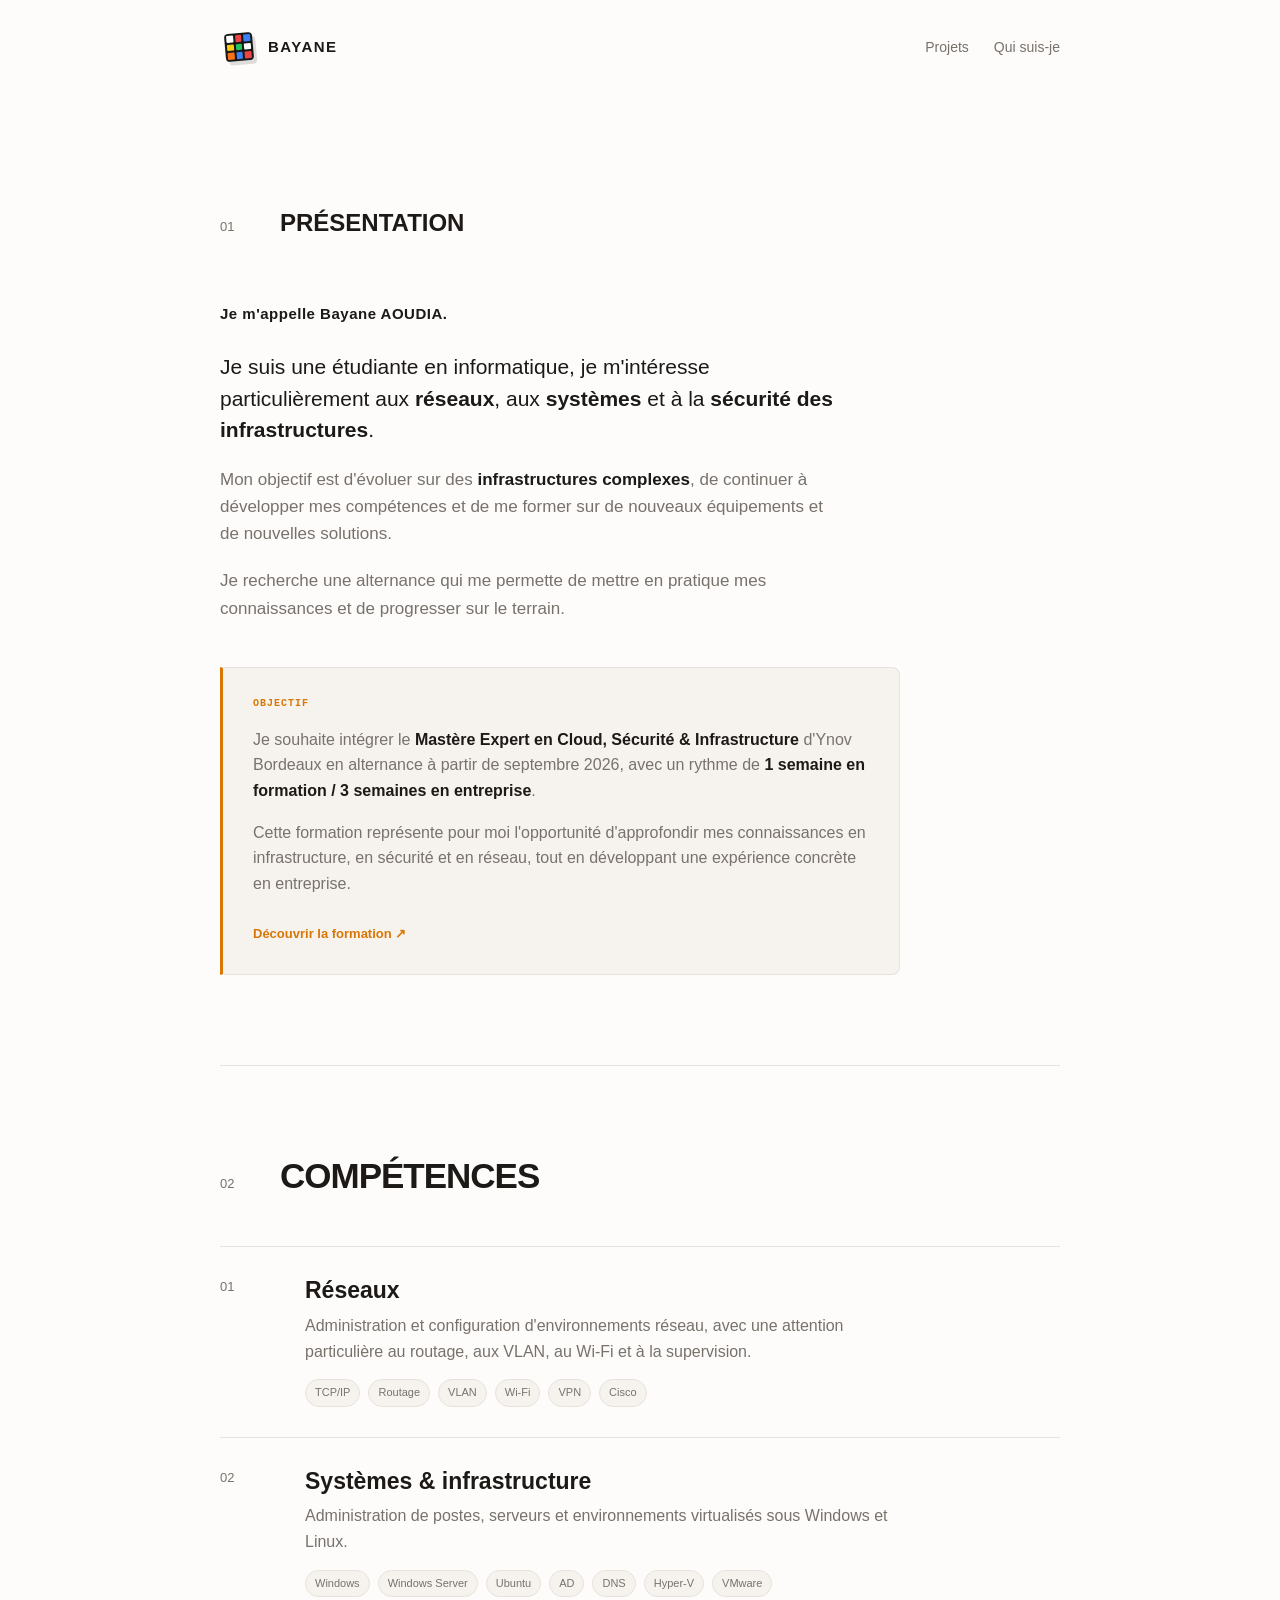
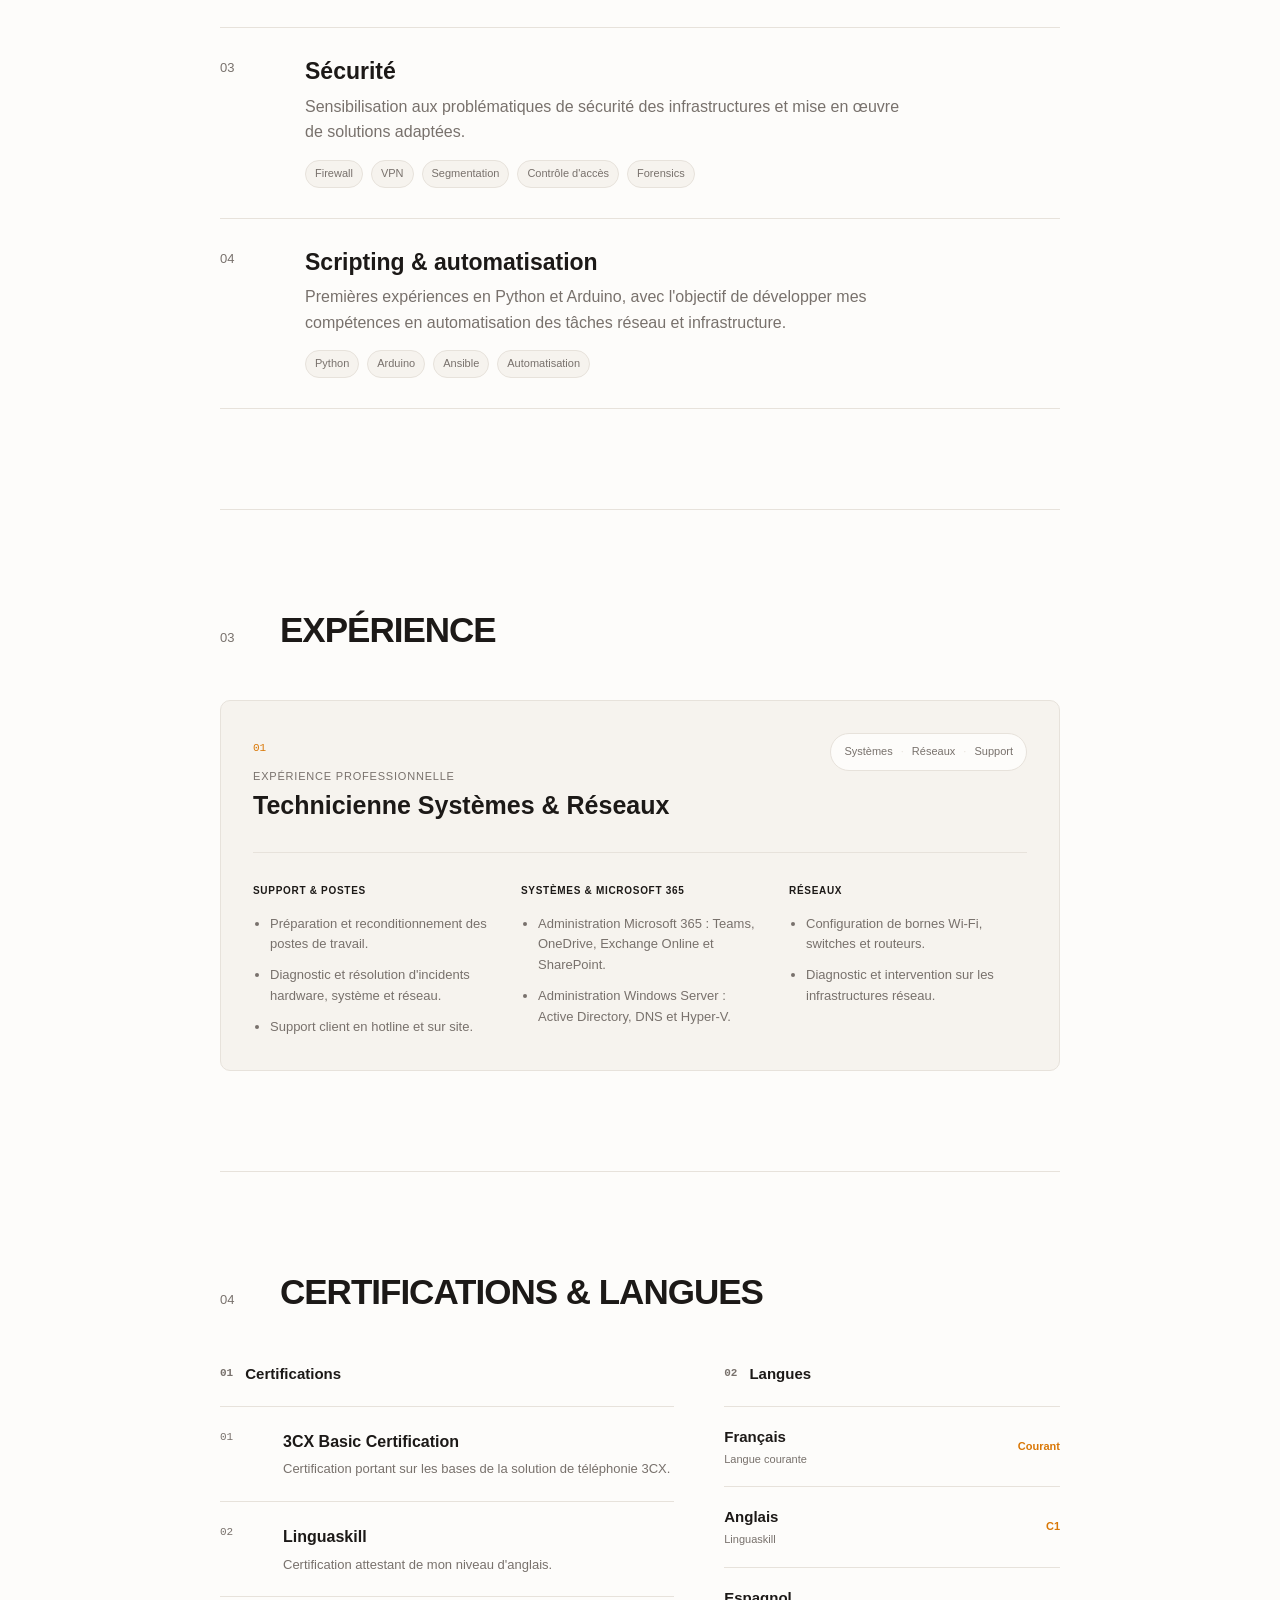
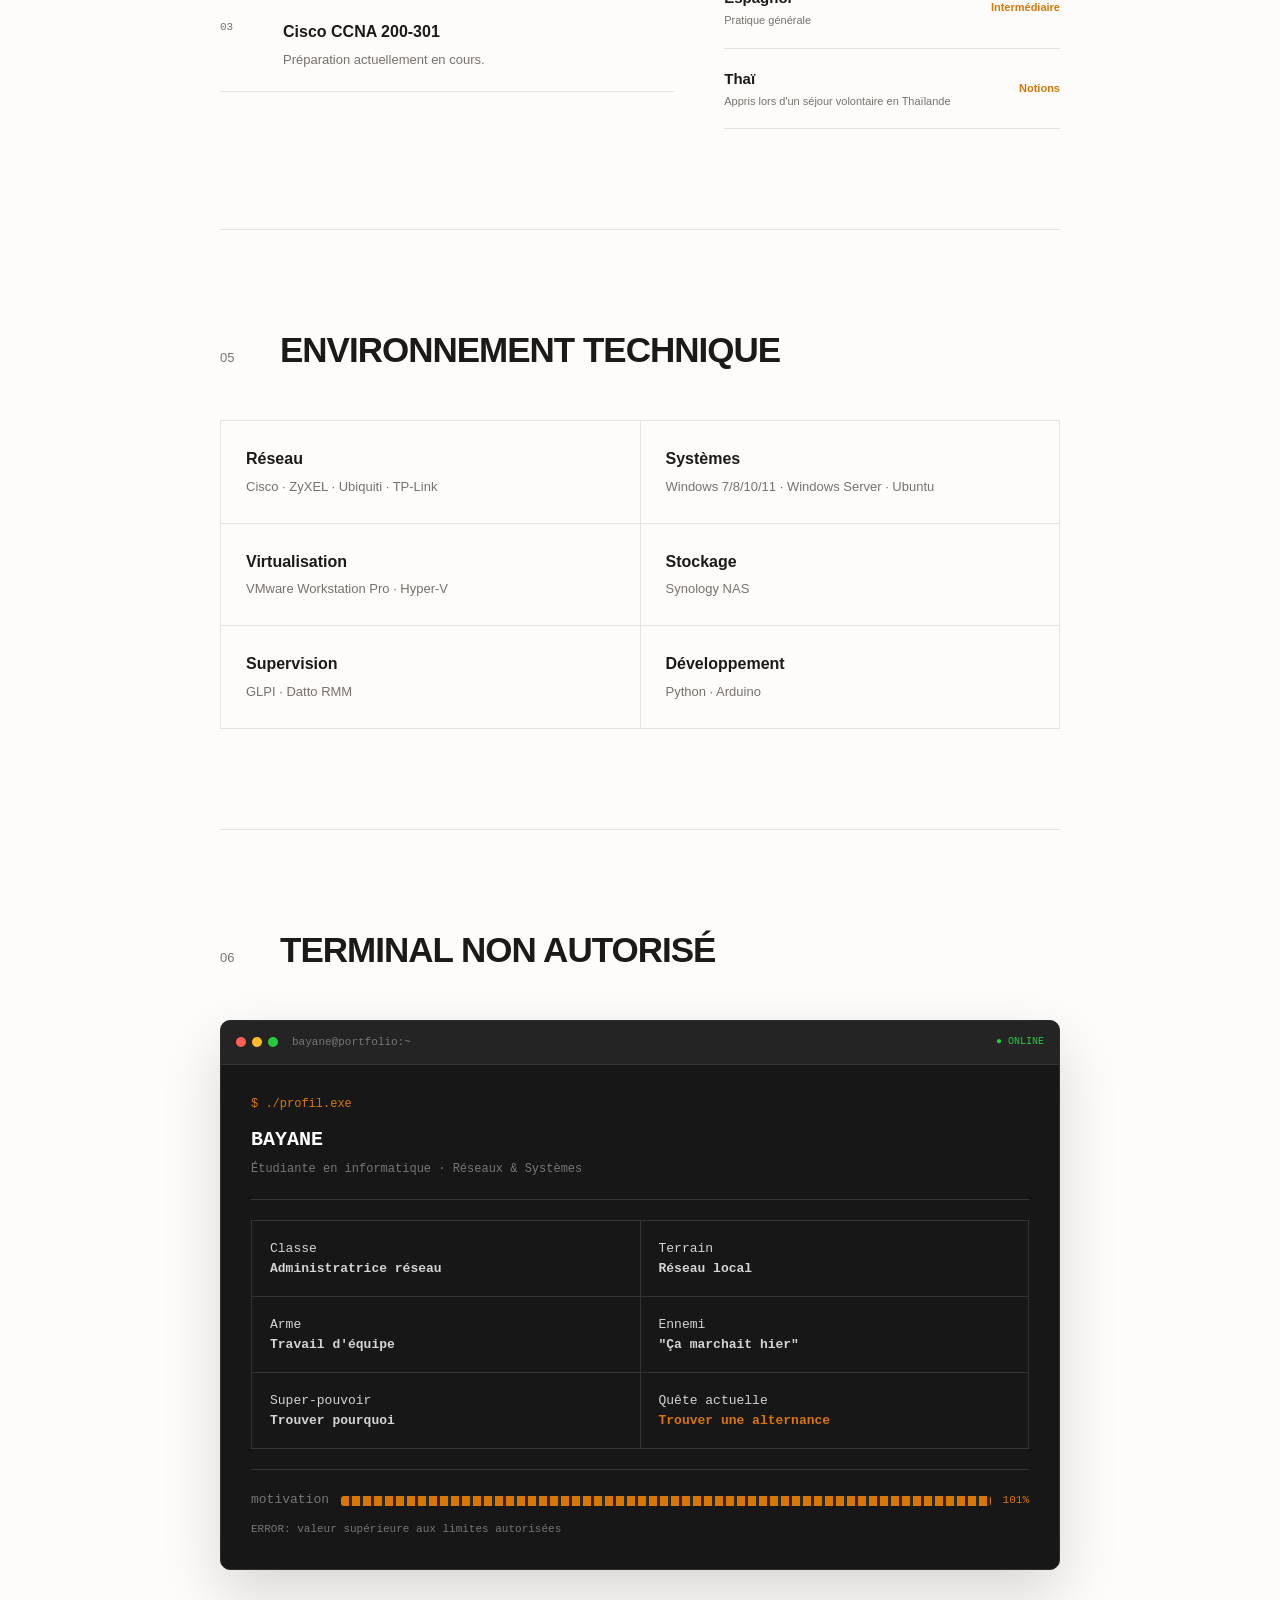
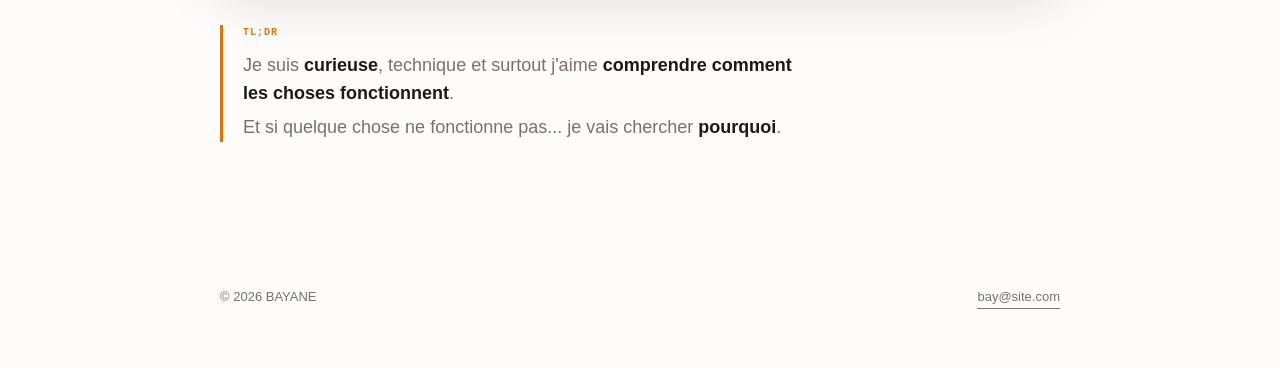
==== commit c3ce8b72: "version finale quijesuisetindex" ====
--- a/about.html
+++ b/about.html
@@ -105,12 +105,12 @@
             <div class="about-intro">
 
                 <p class="about-small-name">
-                    Je suis BAYANE.
+                    Je m'appelle Bayane AOUDIA.
                 </p>
 
 
                 <p class="about-lead">
-                    Étudiante en informatique, je m'intéresse
+                    Je suis une étudiante en informatique, je m'intéresse
                     particulièrement aux <strong>réseaux</strong>,
                     aux <strong>systèmes</strong> et à la
                     <strong>sécurité des infrastructures</strong>.
@@ -128,8 +128,7 @@
 
                 <p>
                     Je recherche une alternance qui me permette
-                    de mettre en pratique mes connaissances,
-                    d'apprendre auprès de professionnels et
+                    de mettre en pratique mes connaissances et
                     de progresser sur le terrain.
                 </p>
 
@@ -917,7 +916,7 @@
                             </span>
 
                             <strong>
-                                Mon équipe
+                                Travail d'équipe
                             </strong>
 
                         </div>
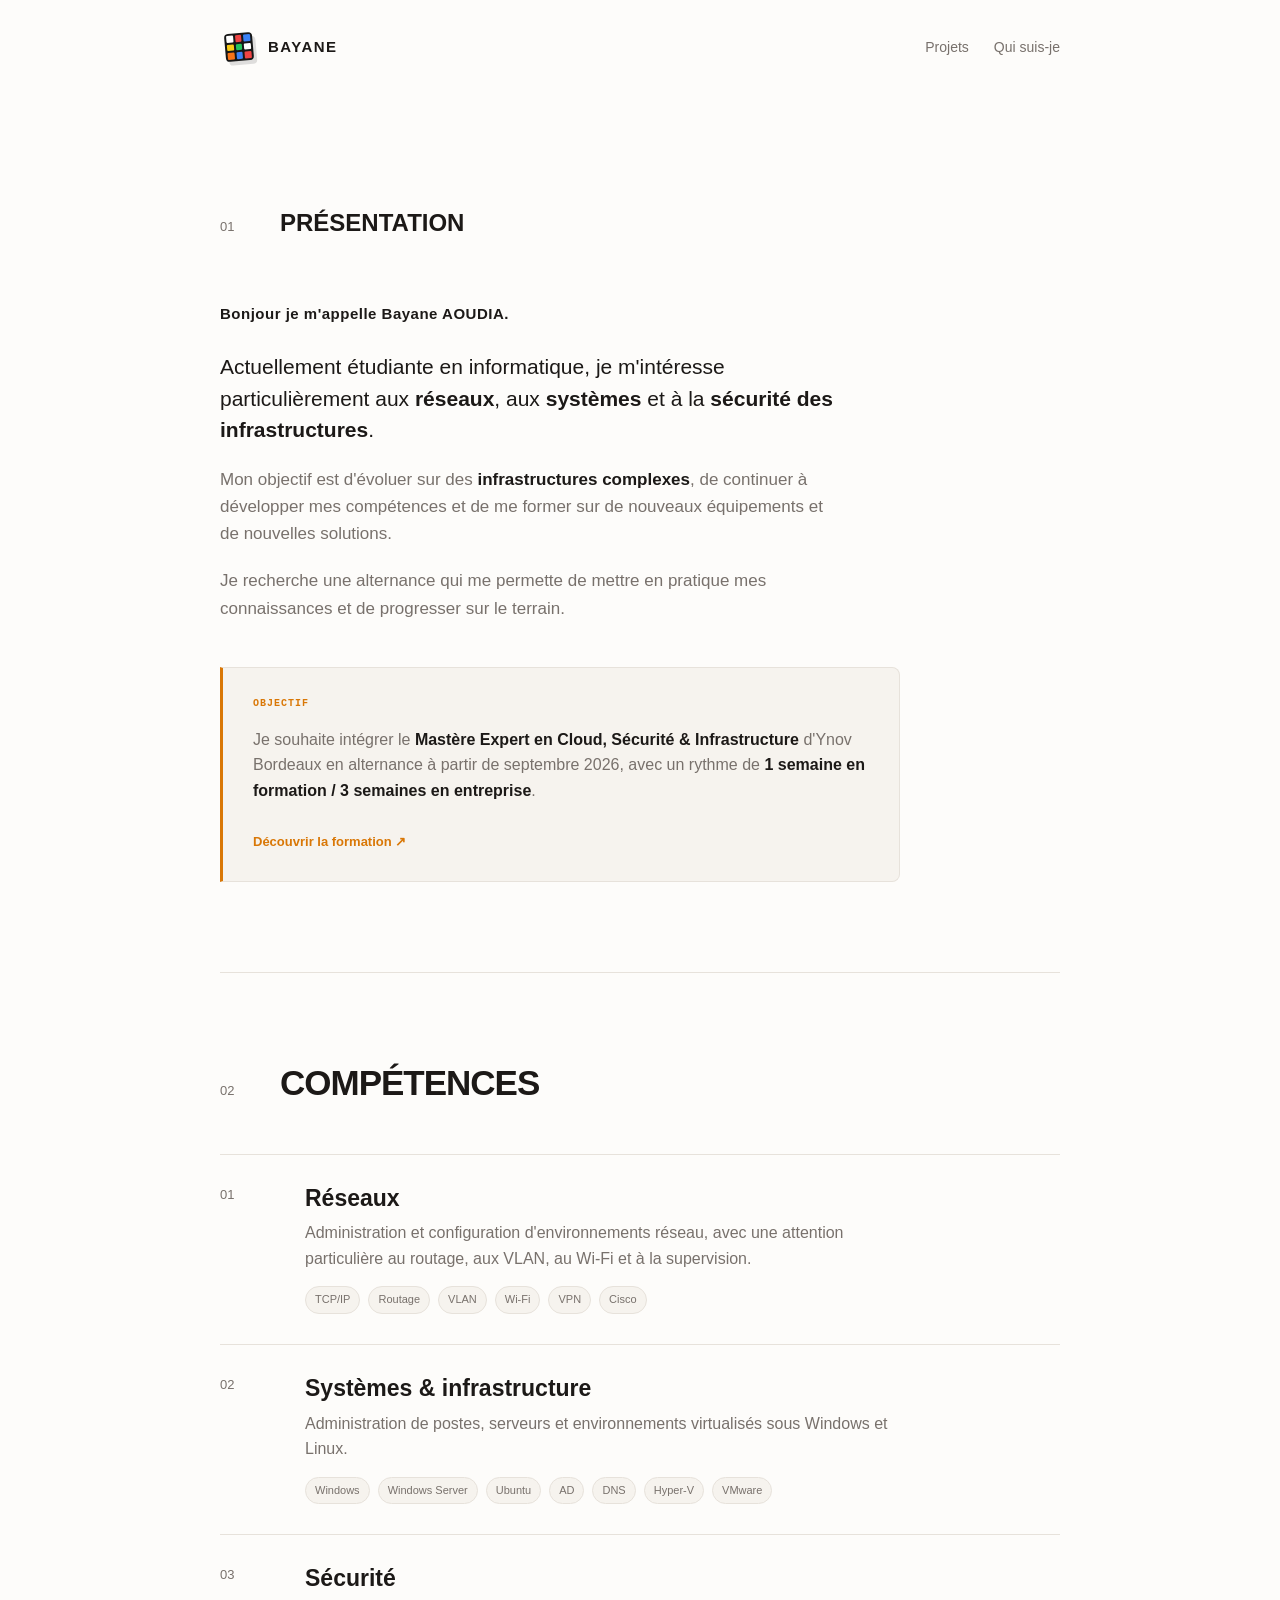
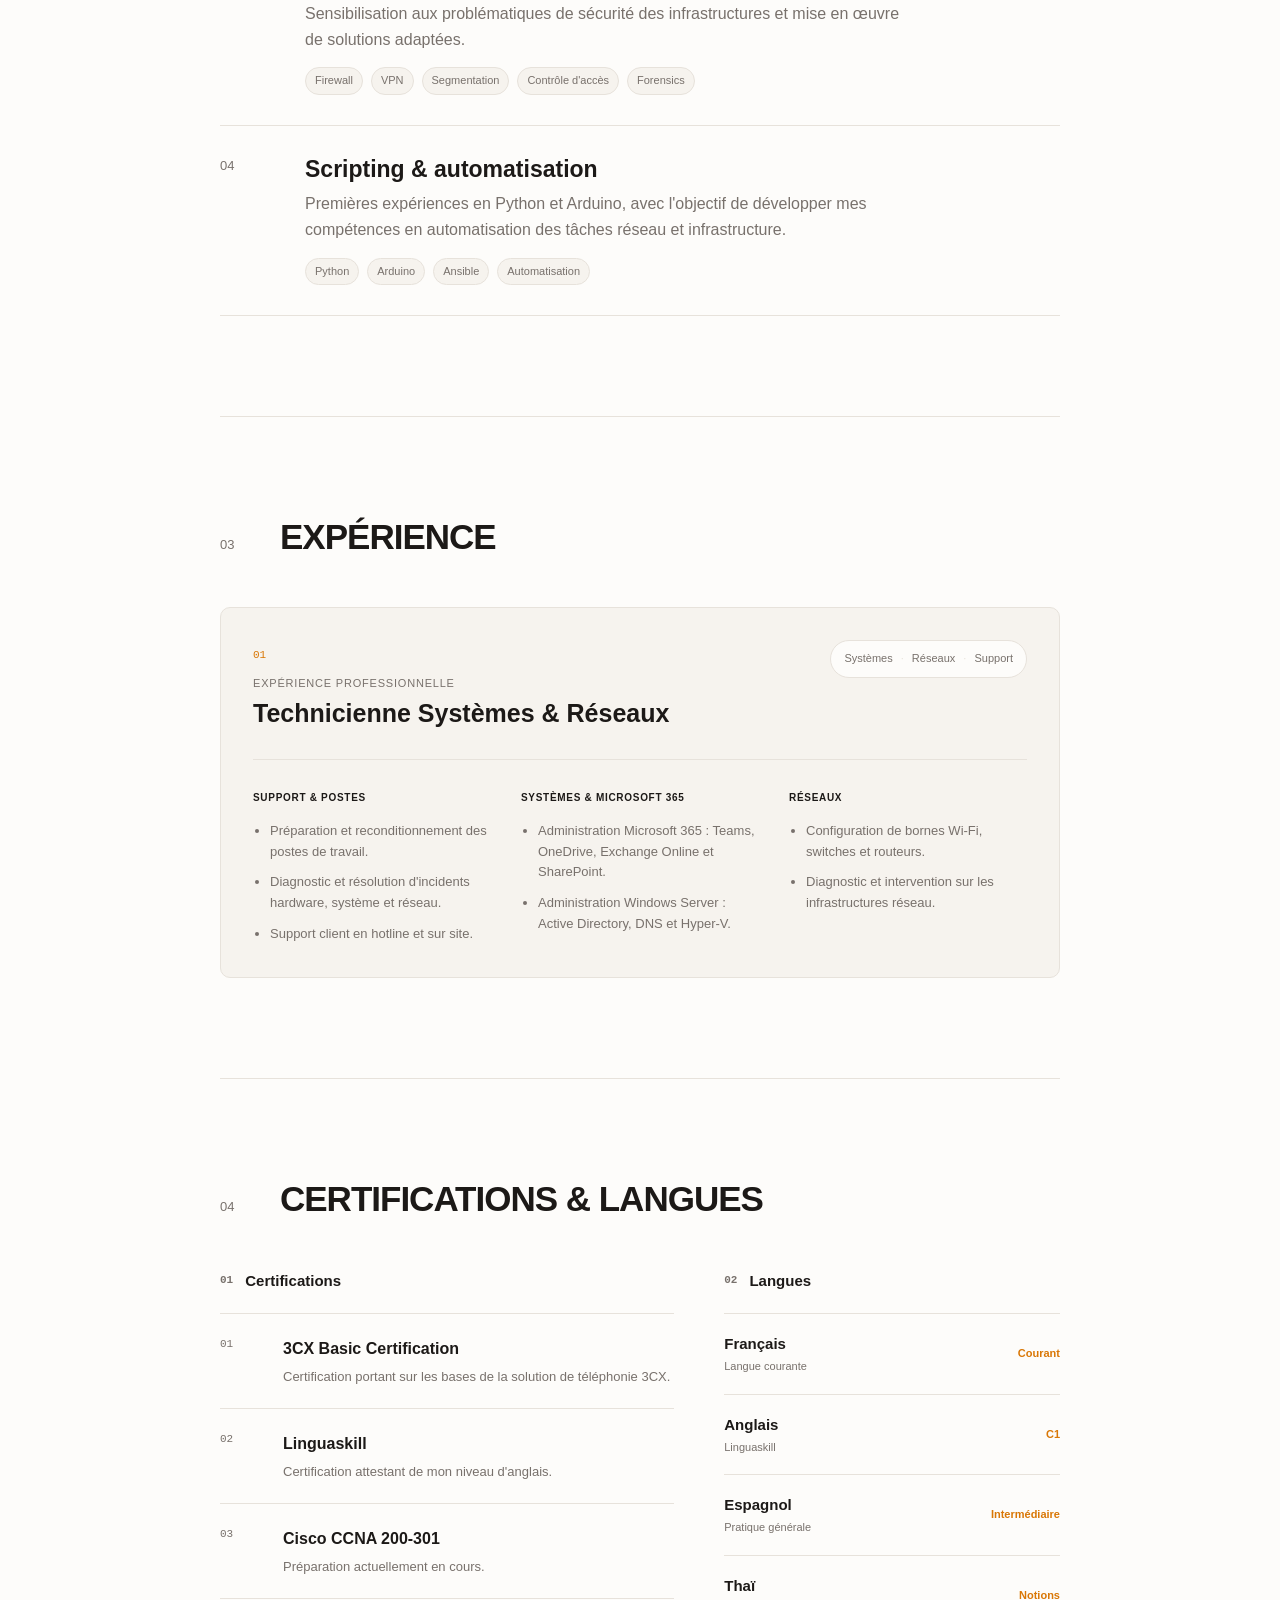
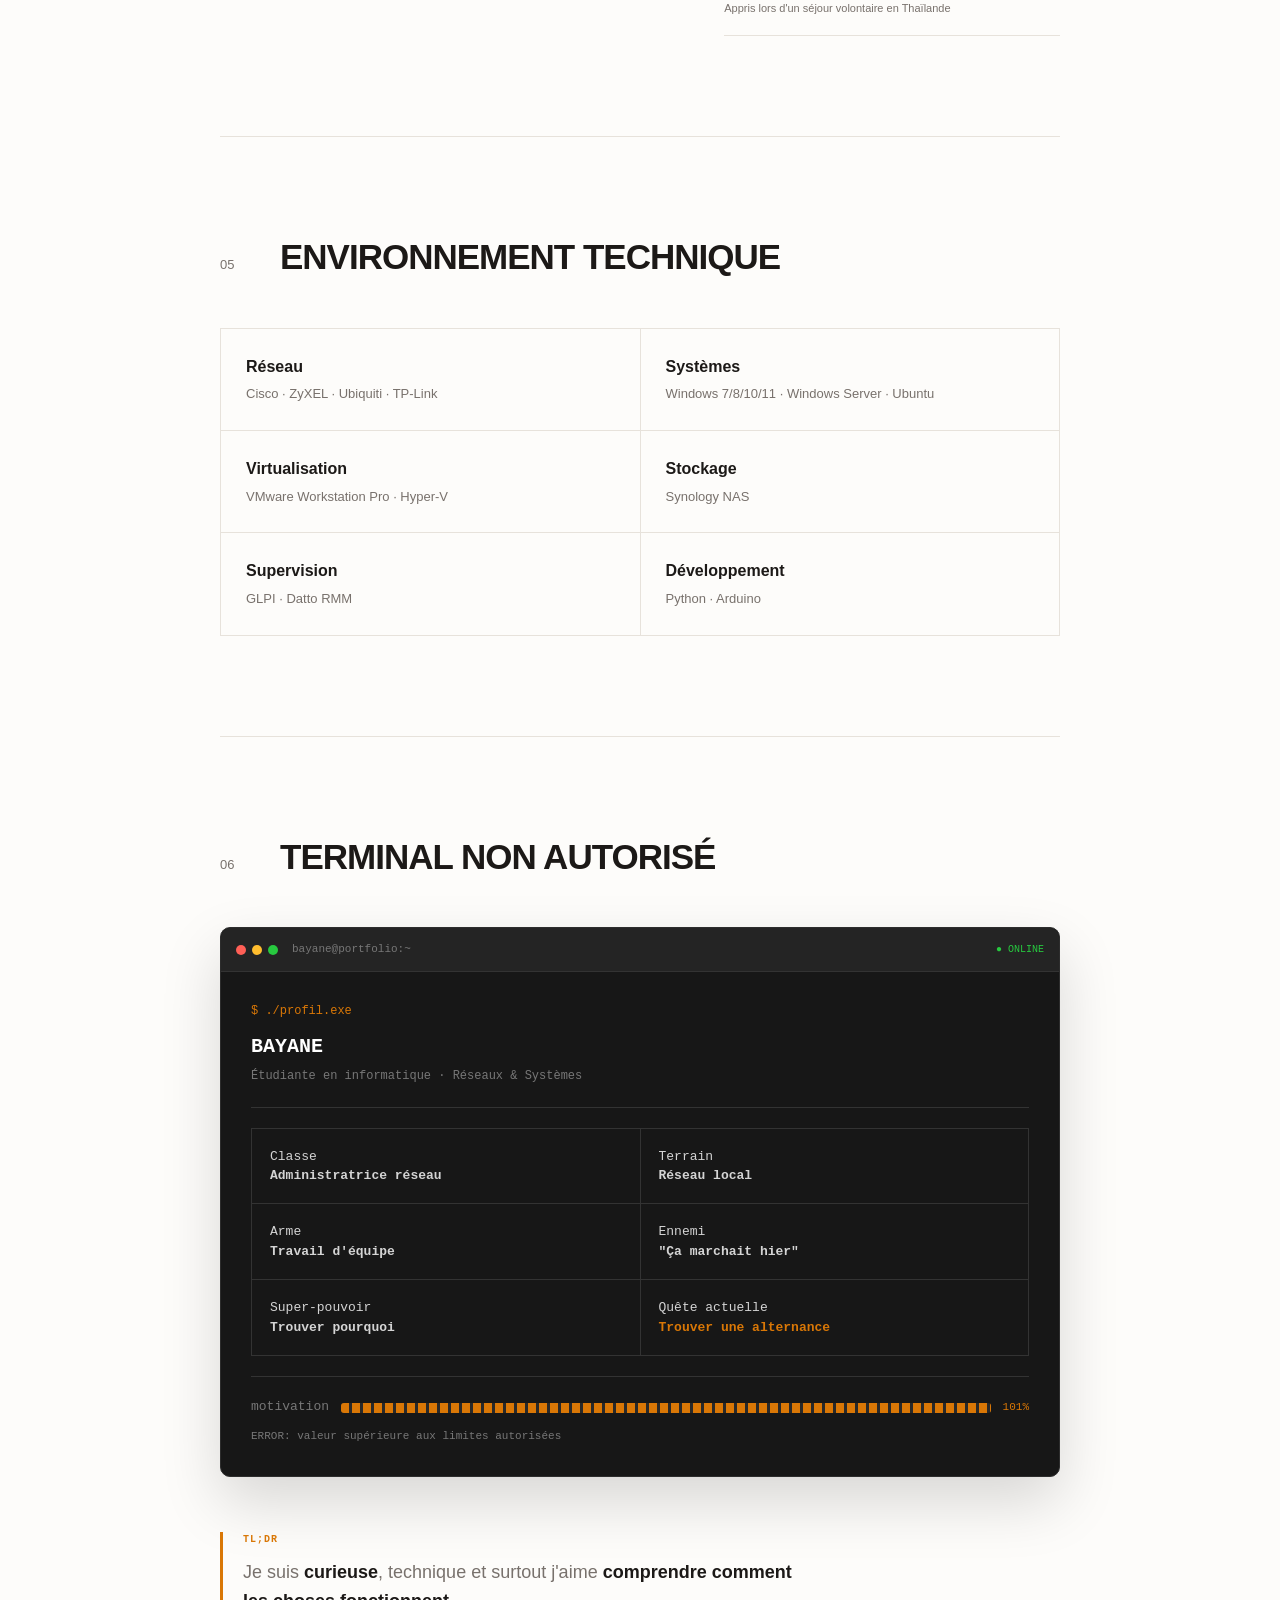
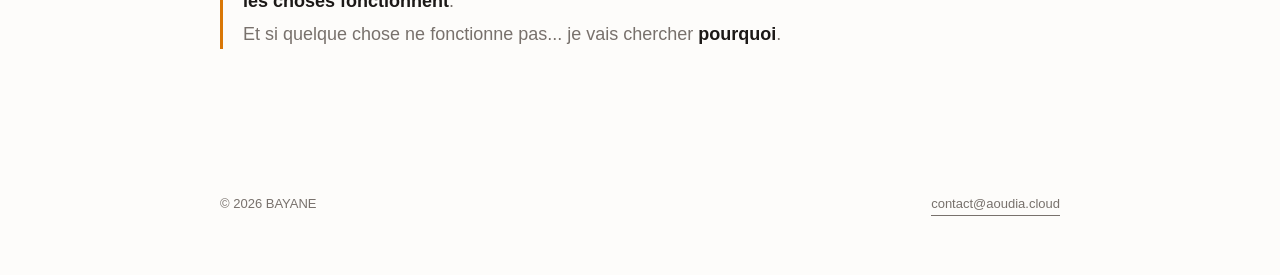
==== commit f16a76de: "version finale v2" ====
--- a/about.html
+++ b/about.html
@@ -105,12 +105,12 @@
             <div class="about-intro">
 
                 <p class="about-small-name">
-                    Je m'appelle Bayane AOUDIA.
+                    Bonjour je m'appelle Bayane AOUDIA.
                 </p>
 
 
                 <p class="about-lead">
-                    Je suis une étudiante en informatique, je m'intéresse
+                    Actuellement étudiante en informatique, je m'intéresse
                     particulièrement aux <strong>réseaux</strong>,
                     aux <strong>systèmes</strong> et à la
                     <strong>sécurité des infrastructures</strong>.
@@ -149,13 +149,6 @@
                         3 semaines en entreprise</strong>.
                     </p>
 
-                    <p>
-                        Cette formation représente pour moi
-                        l'opportunité d'approfondir mes connaissances
-                        en infrastructure, en sécurité et en réseau,
-                        tout en développant une expérience concrète
-                        en entreprise.
-                    </p>
 
                     <a
                         href="https://www.ynov.com/formations/informatique/mastere-expert-en-cloud-securite-infrastructure"
@@ -1042,8 +1035,8 @@
         </p>
 
 
-        <a href="mailto:bay@site.com">
-            bay@site.com
+        <a href="mailto:contact@aoudia.cloud">
+            contact@aoudia.cloud
         </a>
 
     </footer>
--- a/style.css
+++ b/style.css
@@ -57,6 +57,10 @@
     --terminal: #171717;
     --terminal-light: #242424;
     --terminal-border: #333333;
+
+    --success: #16a34a;
+    --danger: #dc2626;
+    --info: #2563eb;
 }
 
 
@@ -161,9 +165,6 @@
 
     border-radius: 1px;
 }
-
-
-/* Couleurs */
 
 .rubiks-cube span:nth-child(1) {
     background: #ffffff;
@@ -541,7 +542,7 @@
 
 
 /* =========================================================
-   PROJECTS
+   PROJECTS INDEX
 ========================================================= */
 
 .project-list {
@@ -699,7 +700,7 @@
 
 
 /* =========================================================
-   ABOUT — OBJECTIF INTÉGRÉ
+   ABOUT — OBJECTIF
 ========================================================= */
 
 .about-goal {
@@ -1425,7 +1426,7 @@
 
 
 /* =========================================================
-   PROJECT PAGE
+   PROJECT PAGE — BASE
 ========================================================= */
 
 .project-hero {
@@ -1458,98 +1459,22 @@
 
 
 /* =========================================================
-   PROJECT IMAGE
-========================================================= */
-
-.project-image {
-    padding: 70px 0;
-}
-
-.project-image img {
-    display: block;
-
-    width: 100%;
-    height: auto;
-
-    background: var(--surface);
-
-    border: 1px solid var(--border);
-
-    border-radius: 8px;
-}
-
-
-/* =========================================================
-   PROJECT SECTION
-========================================================= */
-
-.project-section {
-    display: grid;
-
-    grid-template-columns: 80px 250px minmax(0, 1fr);
-
-    gap: 30px;
-
-    padding: 90px 0;
-
-    border-top: 1px solid var(--border);
-}
-
-.project-section h2 {
-    font-size: 32px;
-
-    letter-spacing: -1px;
-}
-
-.project-text {
-    max-width: 550px;
-}
-
-.project-text p {
-    color: var(--muted);
-
-    font-size: 17px;
-
-    margin-bottom: 25px;
-}
-
-.project-text ul {
-    padding-left: 20px;
-
-    color: var(--muted);
-}
-
-.project-text li {
-    margin-bottom: 12px;
-}
-
-.project-text h3 {
-    font-size: 16px;
-
-    margin: 30px 0 5px;
-}
-
-.project-text h3:first-child {
-    margin-top: 0;
-}
-
-
-/* =========================================================
-   CODE
-========================================================= */
-
-.code-block {
-    margin: 20px 0;
-
-    padding: 20px 24px;
-
-    overflow-x: auto;
-
-    background: var(--surface);
-
-    border: 1px solid var(--border);
-
-    border-radius: 8px;
+   PROJECT NETWORK — HERO
+========================================================= */
+
+.network-hero {
+    position: relative;
+}
+
+.network-project-label {
+    display: inline-flex;
+    align-items: center;
+
+    gap: 8px;
+
+    margin-bottom: 22px;
+
+    color: var(--accent);
 
     font-family:
         "SFMono-Regular",
@@ -1557,70 +1482,927 @@
         Consolas,
         monospace;
 
+    font-size: 11px;
+    font-weight: 700;
+
+    text-transform: uppercase;
+
+    letter-spacing: 1px;
+}
+
+.network-project-label::before {
+    content: "";
+
+    width: 7px;
+    height: 7px;
+
+    border-radius: 50%;
+
+    background: var(--success);
+
+    box-shadow:
+        0 0 0 4px rgba(22, 163, 74, 0.08);
+}
+
+.network-hero-meta {
+    display: flex;
+    flex-wrap: wrap;
+
+    gap: 25px;
+
+    margin-top: 35px;
+
+    padding-top: 25px;
+
+    border-top: 1px solid var(--border);
+
+    color: var(--muted);
+
+    font-size: 12px;
+}
+
+.network-hero-meta strong {
+    color: var(--text);
+}
+
+
+/* =========================================================
+   PROJECT IMAGE
+========================================================= */
+
+.project-image-section {
+    padding: 80px 0;
+
+    border-bottom: 1px solid var(--border);
+}
+
+.project-image-section .section-header {
+    margin-bottom: 30px;
+}
+
+.project-image {
+    padding: 20px 0 0;
+}
+
+.project-image img {
+    display: block;
+
+    width: 100%;
+    height: auto;
+
+    background: var(--surface);
+
+    border: 1px solid var(--border);
+
+    border-radius: 8px;
+}
+
+.image-caption {
+    margin-top: 12px;
+
+    color: var(--muted);
+
+    font-size: 11px;
+}
+
+
+/* =========================================================
+   PROJECT SECTION
+========================================================= */
+
+.project-section {
+    display: grid;
+
+    grid-template-columns: 80px 250px minmax(0, 1fr);
+
+    gap: 30px;
+
+    padding: 90px 0;
+
+    border-top: 1px solid var(--border);
+}
+
+.project-section h2 {
+    font-size: 32px;
+
+    letter-spacing: -1px;
+}
+
+.project-text {
+    max-width: 550px;
+}
+
+.project-text p {
+    color: var(--muted);
+
+    font-size: 17px;
+
+    margin-bottom: 25px;
+}
+
+.project-text ul {
+    padding-left: 20px;
+
+    color: var(--muted);
+}
+
+.project-text li {
+    margin-bottom: 12px;
+}
+
+.project-text h3 {
+    font-size: 16px;
+
+    margin: 30px 0 5px;
+}
+
+.project-text h3:first-child {
+    margin-top: 0;
+}
+
+
+/* =========================================================
+   NETWORK — INTRO / CHIFFRES
+========================================================= */
+
+.network-overview {
+    display: grid;
+
+    grid-template-columns: repeat(3, 1fr);
+
+    gap: 1px;
+
+    margin: 30px 0;
+
+    background: var(--border);
+
+    border: 1px solid var(--border);
+}
+
+.network-stat {
+    padding: 24px;
+
+    background: var(--background);
+}
+
+.network-stat strong {
+    display: block;
+
+    color: var(--text);
+
+    font-size: 24px;
+
+    line-height: 1;
+}
+
+.network-stat span {
+    display: block;
+
+    margin-top: 8px;
+
+    color: var(--muted);
+
+    font-size: 11px;
+}
+
+
+/* =========================================================
+   NETWORK — ARCHITECTURE
+========================================================= */
+
+.network-architecture {
+    margin-top: 30px;
+
+    padding: 25px;
+
+    overflow-x: auto;
+
+    background: var(--terminal);
+
+    border: 1px solid var(--terminal-border);
+
+    border-radius: 10px;
+
+    box-shadow:
+        0 15px 35px rgba(0, 0, 0, 0.08);
+}
+
+.network-architecture pre {
+    margin: 0;
+
+    color: #d4d4d4;
+
+    font-family:
+        "SFMono-Regular",
+        "Roboto Mono",
+        Consolas,
+        monospace;
+
+    font-size: 12px;
+
+    line-height: 1.65;
+}
+
+.network-architecture .highlight {
+    color: var(--accent);
+}
+
+
+/* =========================================================
+   NETWORK — LAYERS
+========================================================= */
+
+.network-layers {
+    display: grid;
+
+    grid-template-columns: repeat(2, 1fr);
+
+    gap: 12px;
+
+    margin-top: 30px;
+}
+
+.network-layer {
+    padding: 20px;
+
+    background: var(--surface);
+
+    border: 1px solid var(--border);
+
+    border-radius: 8px;
+}
+
+.network-layer-label {
+    display: block;
+
+    margin-bottom: 8px;
+
+    color: var(--accent);
+
+    font-family:
+        "SFMono-Regular",
+        "Roboto Mono",
+        Consolas,
+        monospace;
+
+    font-size: 10px;
+
+    font-weight: 700;
+
+    text-transform: uppercase;
+
+    letter-spacing: 0.7px;
+}
+
+.network-layer strong {
+    display: block;
+
+    margin-bottom: 5px;
+
+    font-size: 15px;
+}
+
+.network-layer p {
+    margin: 0;
+
+    color: var(--muted);
+
     font-size: 13px;
+}
+
+
+/* =========================================================
+   NETWORK — FEATURE GRID
+========================================================= */
+
+.network-feature-grid {
+    display: grid;
+
+    grid-template-columns: 1fr 1fr;
+
+    gap: 1px;
+
+    margin-top: 30px;
+
+    background: var(--border);
+
+    border: 1px solid var(--border);
+}
+
+.network-feature {
+    padding: 24px;
+
+    background: var(--background);
+}
+
+.network-feature-number {
+    display: block;
+
+    margin-bottom: 15px;
+
+    color: var(--muted);
+
+    font-family:
+        "SFMono-Regular",
+        "Roboto Mono",
+        Consolas,
+        monospace;
+
+    font-size: 10px;
+}
+
+.network-feature h3 {
+    margin: 0 0 8px;
+
+    font-size: 17px;
+}
+
+.network-feature p {
+    margin: 0;
+
+    color: var(--muted);
+
+    font-size: 13px;
+}
+
+
+/* =========================================================
+   NETWORK — VLAN CARDS
+========================================================= */
+
+.vlan-grid {
+    display: grid;
+
+    grid-template-columns: repeat(3, 1fr);
+
+    gap: 10px;
+
+    margin-top: 30px;
+}
+
+.vlan-card {
+    position: relative;
+
+    padding: 20px;
+
+    background: var(--surface);
+
+    border: 1px solid var(--border);
+
+    border-radius: 8px;
+
+    overflow: hidden;
+}
+
+.vlan-card::before {
+    content: "";
+
+    position: absolute;
+
+    top: 0;
+    left: 0;
+
+    width: 100%;
+    height: 3px;
+
+    background: var(--accent);
+}
+
+.vlan-number {
+    color: var(--accent);
+
+    font-family:
+        "SFMono-Regular",
+        "Roboto Mono",
+        Consolas,
+        monospace;
+
+    font-size: 22px;
+    font-weight: 700;
+}
+
+.vlan-card h3 {
+    margin-top: 5px;
+
+    font-size: 16px;
+}
+
+.vlan-card p {
+    margin-top: 8px;
+
+    color: var(--muted);
+
+    font-size: 12px;
+}
+
+
+/* =========================================================
+   NETWORK — ADDRESSING TABLE
+========================================================= */
+
+.address-table {
+    margin-top: 30px;
+}
+
+.address-table td:first-child {
+    color: var(--accent);
+
+    font-family:
+        "SFMono-Regular",
+        "Roboto Mono",
+        Consolas,
+        monospace;
+
+    font-weight: 600;
+}
+
+
+/* =========================================================
+   NETWORK — SECURITY
+========================================================= */
+
+.security-grid {
+    display: grid;
+
+    grid-template-columns: repeat(2, 1fr);
+
+    gap: 10px;
+
+    margin-top: 30px;
+}
+
+.security-item {
+    display: flex;
+
+    align-items: flex-start;
+
+    gap: 15px;
+
+    padding: 20px;
+
+    background: var(--surface);
+
+    border: 1px solid var(--border);
+
+    border-radius: 8px;
+}
+
+.security-icon {
+    width: 28px;
+    height: 28px;
+
+    flex-shrink: 0;
+
+    display: flex;
+    align-items: center;
+    justify-content: center;
+
+    border-radius: 50%;
+
+    background: var(--accent-soft);
+
+    color: var(--accent);
+
+    font-family:
+        "SFMono-Regular",
+        "Roboto Mono",
+        Consolas,
+        monospace;
+
+    font-size: 11px;
+    font-weight: 700;
+}
+
+.security-item h3 {
+    margin-bottom: 5px;
+
+    font-size: 15px;
+}
+
+.security-item p {
+    margin: 0;
+
+    color: var(--muted);
+
+    font-size: 12px;
+}
+
+
+/* =========================================================
+   NETWORK — ACL / POLICY
+========================================================= */
+
+.policy-box {
+    margin-top: 30px;
+
+    border: 1px solid var(--border);
+
+    border-radius: 8px;
+
+    overflow: hidden;
+}
+
+.policy-row {
+    display: grid;
+
+    grid-template-columns: 130px 1fr 90px;
+
+    align-items: center;
+
+    gap: 20px;
+
+    padding: 15px 18px;
+
+    border-bottom: 1px solid var(--border);
+}
+
+.policy-row:last-child {
+    border-bottom: none;
+}
+
+.policy-source,
+.policy-destination {
+    font-family:
+        "SFMono-Regular",
+        "Roboto Mono",
+        Consolas,
+        monospace;
+
+    font-size: 11px;
+}
+
+.policy-source {
+    color: var(--text);
+}
+
+.policy-destination {
+    color: var(--muted);
+}
+
+.policy-result {
+    text-align: right;
+
+    font-family:
+        "SFMono-Regular",
+        "Roboto Mono",
+        Consolas,
+        monospace;
+
+    font-size: 10px;
+    font-weight: 700;
+
+    text-transform: uppercase;
+}
+
+.policy-result.allow {
+    color: var(--success);
+}
+
+.policy-result.deny {
+    color: var(--danger);
+}
+
+
+/* =========================================================
+   NETWORK — CODE
+========================================================= */
+
+.code-block {
+    margin: 20px 0;
+
+    padding: 20px 24px;
+
+    overflow-x: auto;
+
+    background: var(--surface);
+
+    border: 1px solid var(--border);
+
+    border-radius: 8px;
+
+    font-family:
+        "SFMono-Regular",
+        "Roboto Mono",
+        Consolas,
+        monospace;
+
+    font-size: 13px;
 
     line-height: 1.7;
 
     color: var(--text);
 }
 
-
-/* =========================================================
-   TABLEAUX
-========================================================= */
-
-.table-wrap {
+.code-block.dark {
+    background: var(--terminal);
+
+    border-color: var(--terminal-border);
+
+    color: #d4d4d4;
+}
+
+.code-block .command {
+    color: var(--accent);
+}
+
+.code-block .comment {
+    color: #737373;
+}
+
+.code-block .success {
+    color: #4ade80;
+}
+
+.code-block .danger {
+    color: #f87171;
+}
+
+
+/* =========================================================
+   NETWORK — DIAGNOSTIC COMMANDS
+========================================================= */
+
+.command-grid {
+    display: grid;
+
+    grid-template-columns: 1fr 1fr;
+
+    gap: 1px;
+
+    margin-top: 30px;
+
+    background: var(--border);
+
+    border: 1px solid var(--border);
+}
+
+.command-item {
+    padding: 18px;
+
+    background: var(--background);
+}
+
+.command-item code {
+    display: block;
+
+    margin-bottom: 5px;
+
+    color: var(--accent);
+
+    font-family:
+        "SFMono-Regular",
+        "Roboto Mono",
+        Consolas,
+        monospace;
+
+    font-size: 12px;
+}
+
+.command-item span {
+    color: var(--muted);
+
+    font-size: 12px;
+}
+
+
+/* =========================================================
+   NETWORK — TESTS
+========================================================= */
+
+.test-table {
+    margin-top: 30px;
+}
+
+.test-status {
+    display: inline-flex;
+    align-items: center;
+
+    gap: 6px;
+
+    font-size: 11px;
+    font-weight: 700;
+}
+
+.test-status::before {
+    content: "";
+
+    width: 7px;
+    height: 7px;
+
+    border-radius: 50%;
+}
+
+.test-status.ok {
+    color: var(--success);
+}
+
+.test-status.ok::before {
+    background: var(--success);
+}
+
+.test-status.no {
+    color: var(--danger);
+}
+
+.test-status.no::before {
+    background: var(--danger);
+}
+
+.test-status.partial {
+    color: var(--accent);
+}
+
+.test-status.partial::before {
+    background: var(--accent);
+}
+
+
+/* =========================================================
+   NETWORK — RESULT / SUCCESS BOX
+========================================================= */
+
+.result-box {
+    margin-top: 30px;
+
+    padding: 25px 28px;
+
+    background: #f0fdf4;
+
+    border: 1px solid #bbf7d0;
+
+    border-left: 3px solid var(--success);
+
+    border-radius: 0 8px 8px 0;
+}
+
+.result-box-label {
+    display: block;
+
+    margin-bottom: 8px;
+
+    color: var(--success);
+
+    font-family:
+        "SFMono-Regular",
+        "Roboto Mono",
+        Consolas,
+        monospace;
+
+    font-size: 10px;
+
+    font-weight: 700;
+
+    text-transform: uppercase;
+
+    letter-spacing: 0.8px;
+}
+
+.result-box p {
+    margin: 0;
+
+    color: #166534;
+
+    font-size: 14px;
+}
+
+
+/* =========================================================
+   NETWORK — LIMITATION
+========================================================= */
+
+.limitation-box {
+    margin-top: 30px;
+
+    padding: 25px 28px;
+
+    background: #fff7ed;
+
+    border: 1px solid #fed7aa;
+
+    border-left: 3px solid var(--accent);
+
+    border-radius: 0 8px 8px 0;
+}
+
+.limitation-label {
+    display: block;
+
+    margin-bottom: 10px;
+
+    color: var(--accent);
+
+    font-family:
+        "SFMono-Regular",
+        "Roboto Mono",
+        Consolas,
+        monospace;
+
+    font-size: 10px;
+
+    font-weight: 700;
+
+    text-transform: uppercase;
+
+    letter-spacing: 0.8px;
+}
+
+.limitation-box p {
+    color: #7c2d12;
+
+    font-size: 14px;
+
+    margin-bottom: 12px;
+}
+
+.limitation-box p:last-child {
+    margin-bottom: 0;
+}
+
+
+/* =========================================================
+   NETWORK — SKILLS
+========================================================= */
+
+.network-skills {
+    display: flex;
+
+    flex-wrap: wrap;
+
+    gap: 8px;
+
+    margin-top: 30px;
+}
+
+.network-skill {
+    padding: 8px 12px;
+
+    background: var(--surface);
+
+    border: 1px solid var(--border);
+
+    border-radius: 20px;
+
+    color: var(--text);
+
+    font-size: 12px;
+
+    transition:
+        border-color 0.2s ease,
+        background 0.2s ease;
+}
+
+.network-skill:hover {
+    border-color: var(--accent);
+
+    background: var(--accent-soft);
+}
+
+
+/* =========================================================
+   NETWORK — GITHUB STRUCTURE
+========================================================= */
+
+.repo-tree {
+    margin-top: 30px;
+
+    padding: 25px;
+
+    background: var(--terminal);
+
+    border: 1px solid var(--terminal-border);
+
+    border-radius: 8px;
+
+    color: #d4d4d4;
+
+    font-family:
+        "SFMono-Regular",
+        "Roboto Mono",
+        Consolas,
+        monospace;
+
+    font-size: 12px;
+
+    line-height: 1.8;
+
     overflow-x: auto;
 }
 
-.data-table {
-    width: 100%;
-
-    margin: 20px 0;
-
-    border-collapse: collapse;
-
-    font-size: 14px;
-}
-
-.data-table th,
-.data-table td {
-    padding: 10px 14px;
-
-    text-align: left;
-
-    border-bottom: 1px solid var(--border);
-
-    white-space: nowrap;
-}
-
-.data-table th {
-    color: var(--muted);
-
-    font-size: 11px;
-
-    font-weight: 600;
-
-    text-transform: uppercase;
-
-    letter-spacing: 0.4px;
-}
-
-.data-table td.ok {
-    color: #16a34a;
-
-    font-weight: 600;
-}
-
-.data-table td.no {
-    color: #dc2626;
-
-    font-weight: 600;
-}
-
-
-/* =========================================================
-   PITCH
+.repo-tree .folder {
+    color: #60a5fa;
+}
+
+.repo-tree .file {
+    color: #d4d4d4;
+}
+
+.repo-tree .comment {
+    color: #737373;
+}
+
+
+/* =========================================================
+   NETWORK — PITCH ENTRETIEN
 ========================================================= */
 
 .pitch {
@@ -1635,6 +2417,108 @@
     color: var(--text);
 
     font-size: 16px;
+}
+
+.network-pitch {
+    position: relative;
+
+    margin-top: 30px;
+
+    padding: 30px;
+
+    background: var(--terminal);
+
+    border: 1px solid var(--terminal-border);
+
+    border-radius: 10px;
+
+    color: #d4d4d4;
+
+    box-shadow:
+        0 20px 40px rgba(0, 0, 0, 0.12);
+}
+
+.network-pitch-label {
+    display: block;
+
+    margin-bottom: 15px;
+
+    color: var(--accent);
+
+    font-family:
+        "SFMono-Regular",
+        "Roboto Mono",
+        Consolas,
+        monospace;
+
+    font-size: 10px;
+
+    font-weight: 700;
+
+    text-transform: uppercase;
+
+    letter-spacing: 1px;
+}
+
+.network-pitch p {
+    margin: 0;
+
+    color: #d4d4d4;
+
+    font-family:
+        "SFMono-Regular",
+        "Roboto Mono",
+        Consolas,
+        monospace;
+
+    font-size: 13px;
+
+    line-height: 1.8;
+}
+
+
+/* =========================================================
+   NETWORK — SCREENSHOTS
+========================================================= */
+
+.screenshot-grid {
+    display: grid;
+
+    grid-template-columns: 1fr 1fr;
+
+    gap: 15px;
+
+    margin-top: 30px;
+}
+
+.screenshot-card {
+    overflow: hidden;
+
+    background: var(--surface);
+
+    border: 1px solid var(--border);
+
+    border-radius: 8px;
+}
+
+.screenshot-card img {
+    display: block;
+
+    width: 100%;
+
+    aspect-ratio: 16 / 10;
+
+    object-fit: cover;
+
+    background: #ebe7e0;
+}
+
+.screenshot-card figcaption {
+    padding: 12px 15px;
+
+    color: var(--muted);
+
+    font-size: 11px;
 }
 
 
@@ -1691,26 +2575,56 @@
 
 
 /* =========================================================
-   MOBILE
+   MOBILE — 750px
 ========================================================= */
 
 @media (max-width: 750px) {
 
     .experience-grid {
         grid-template-columns: 1fr;
+
         gap: 25px;
     }
 
     .certification-layout {
         grid-template-columns: 1fr;
+
         gap: 45px;
     }
 
     .experience-domain {
         white-space: normal;
     }
-}
-
+
+    .network-overview {
+        grid-template-columns: 1fr;
+    }
+
+    .network-layers {
+        grid-template-columns: 1fr;
+    }
+
+    .vlan-grid {
+        grid-template-columns: 1fr 1fr;
+    }
+
+    .security-grid {
+        grid-template-columns: 1fr;
+    }
+
+    .network-feature-grid {
+        grid-template-columns: 1fr;
+    }
+
+    .command-grid {
+        grid-template-columns: 1fr;
+    }
+}
+
+
+/* =========================================================
+   MOBILE — 650px
+========================================================= */
 
 @media (max-width: 650px) {
 
@@ -1745,6 +2659,7 @@
 
     .logo-name {
         font-size: 13px;
+
         letter-spacing: 1px;
     }
 
@@ -2048,10 +2963,93 @@
 
 
     /* =====================================================
+       NETWORK PROJECT
+    ===================================================== */
+
+    .network-hero-meta {
+        flex-direction: column;
+
+        gap: 12px;
+    }
+
+    .network-overview {
+        grid-template-columns: 1fr;
+    }
+
+    .network-stat {
+        padding: 20px;
+    }
+
+    .network-layers {
+        grid-template-columns: 1fr;
+    }
+
+    .network-feature-grid {
+        grid-template-columns: 1fr;
+    }
+
+    .vlan-grid {
+        grid-template-columns: 1fr;
+    }
+
+    .security-grid {
+        grid-template-columns: 1fr;
+    }
+
+    .policy-row {
+        grid-template-columns: 1fr;
+
+        gap: 5px;
+    }
+
+    .policy-result {
+        text-align: left;
+    }
+
+    .command-grid {
+        grid-template-columns: 1fr;
+    }
+
+    .screenshot-grid {
+        grid-template-columns: 1fr;
+    }
+
+    .network-architecture {
+        padding: 18px;
+    }
+
+    .network-architecture pre {
+        font-size: 10px;
+    }
+
+    .repo-tree {
+        padding: 18px;
+
+        font-size: 10px;
+    }
+
+    .network-pitch {
+        padding: 22px;
+    }
+
+    .network-pitch p {
+        font-size: 11px;
+    }
+
+
+    /* =====================================================
        TABLES
     ===================================================== */
 
+    .table-wrap {
+        width: 100%;
+
+        overflow-x: auto;
+    }
+
     .data-table {
+        min-width: 560px;
+
         font-size: 13px;
     }
 
@@ -2076,7 +3074,7 @@
 
 
 /* =========================================================
-   VERY SMALL PHONES
+   VERY SMALL PHONES — 400px
 ========================================================= */
 
 @media (max-width: 400px) {
@@ -2108,4 +3106,26 @@
     .profile-terminal-online {
         display: none;
     }
+
+    .project-hero h1 {
+        font-size: 36px;
+    }
+
+    .network-stat strong {
+        font-size: 21px;
+    }
+
+    .network-feature {
+        padding: 20px;
+    }
+
+    .security-item {
+        padding: 16px;
+    }
+
+    .code-block {
+        padding: 16px;
+
+        font-size: 11px;
+    }
 }
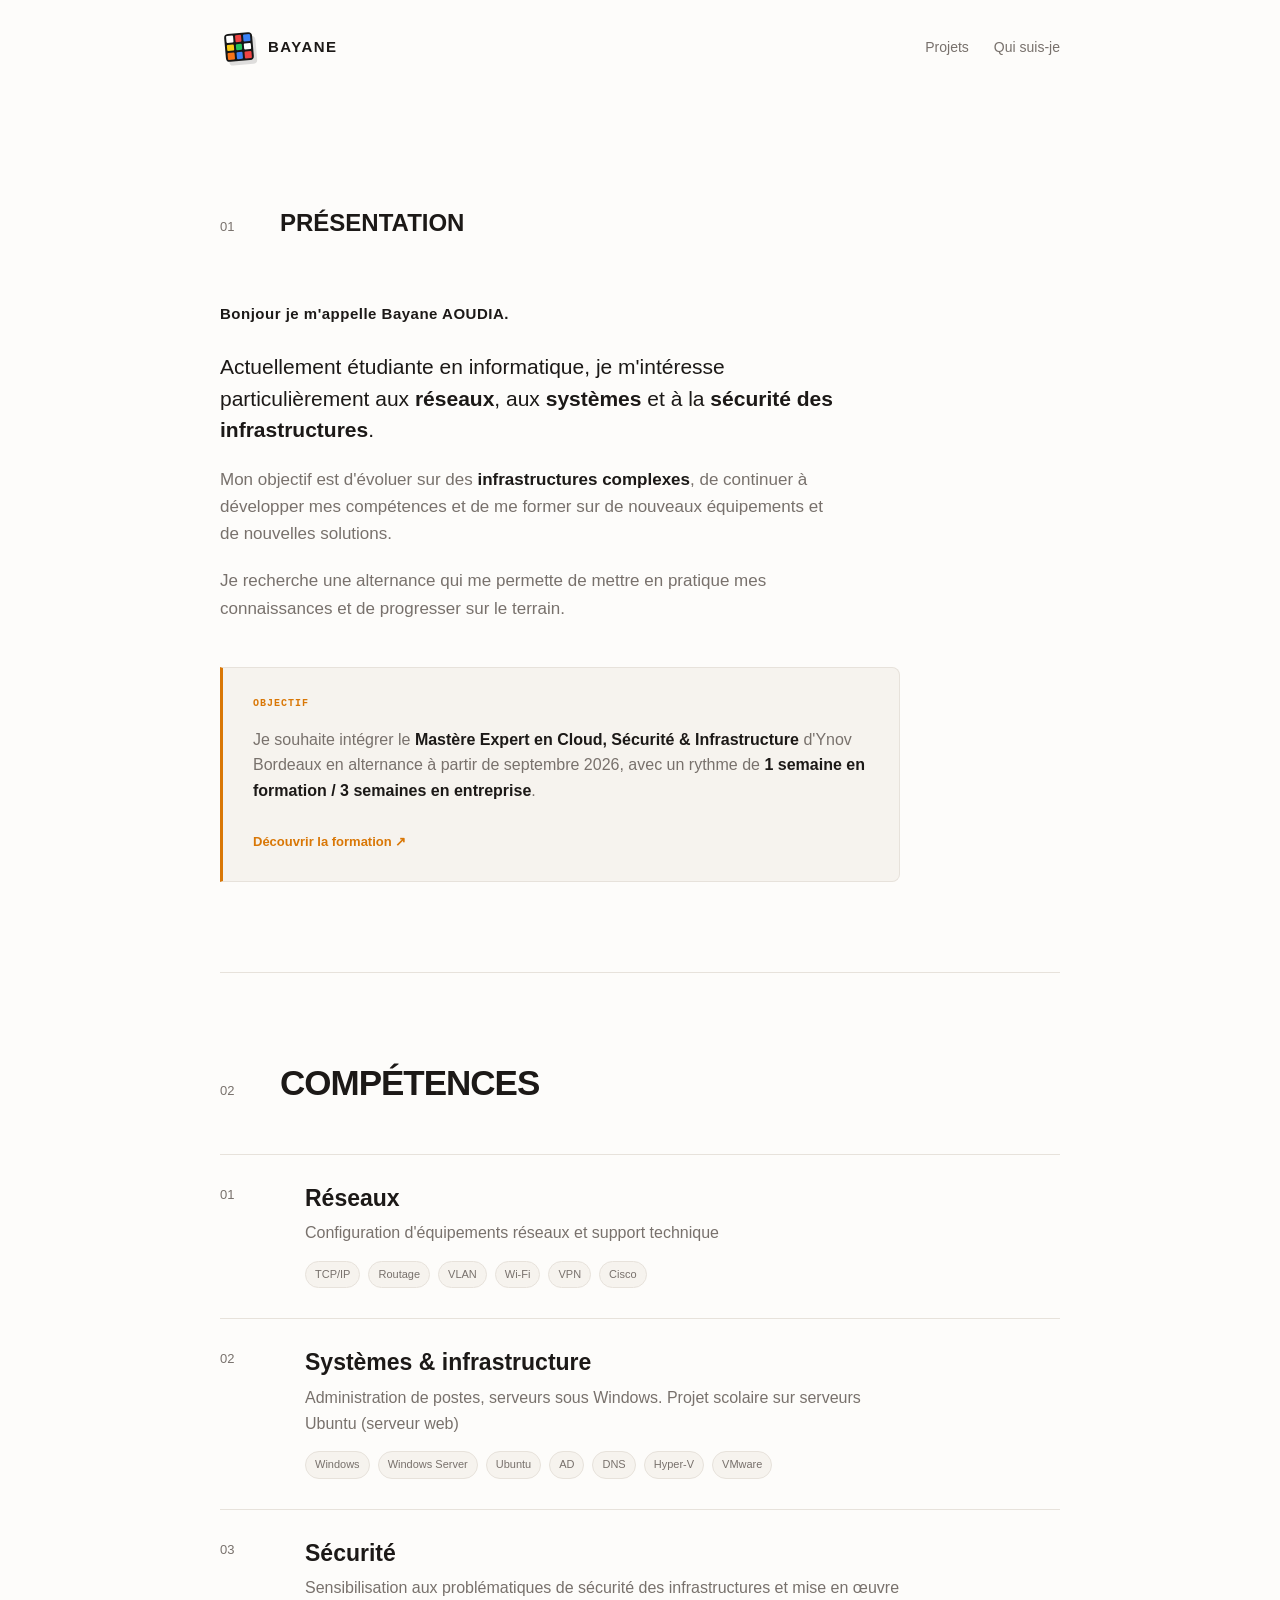
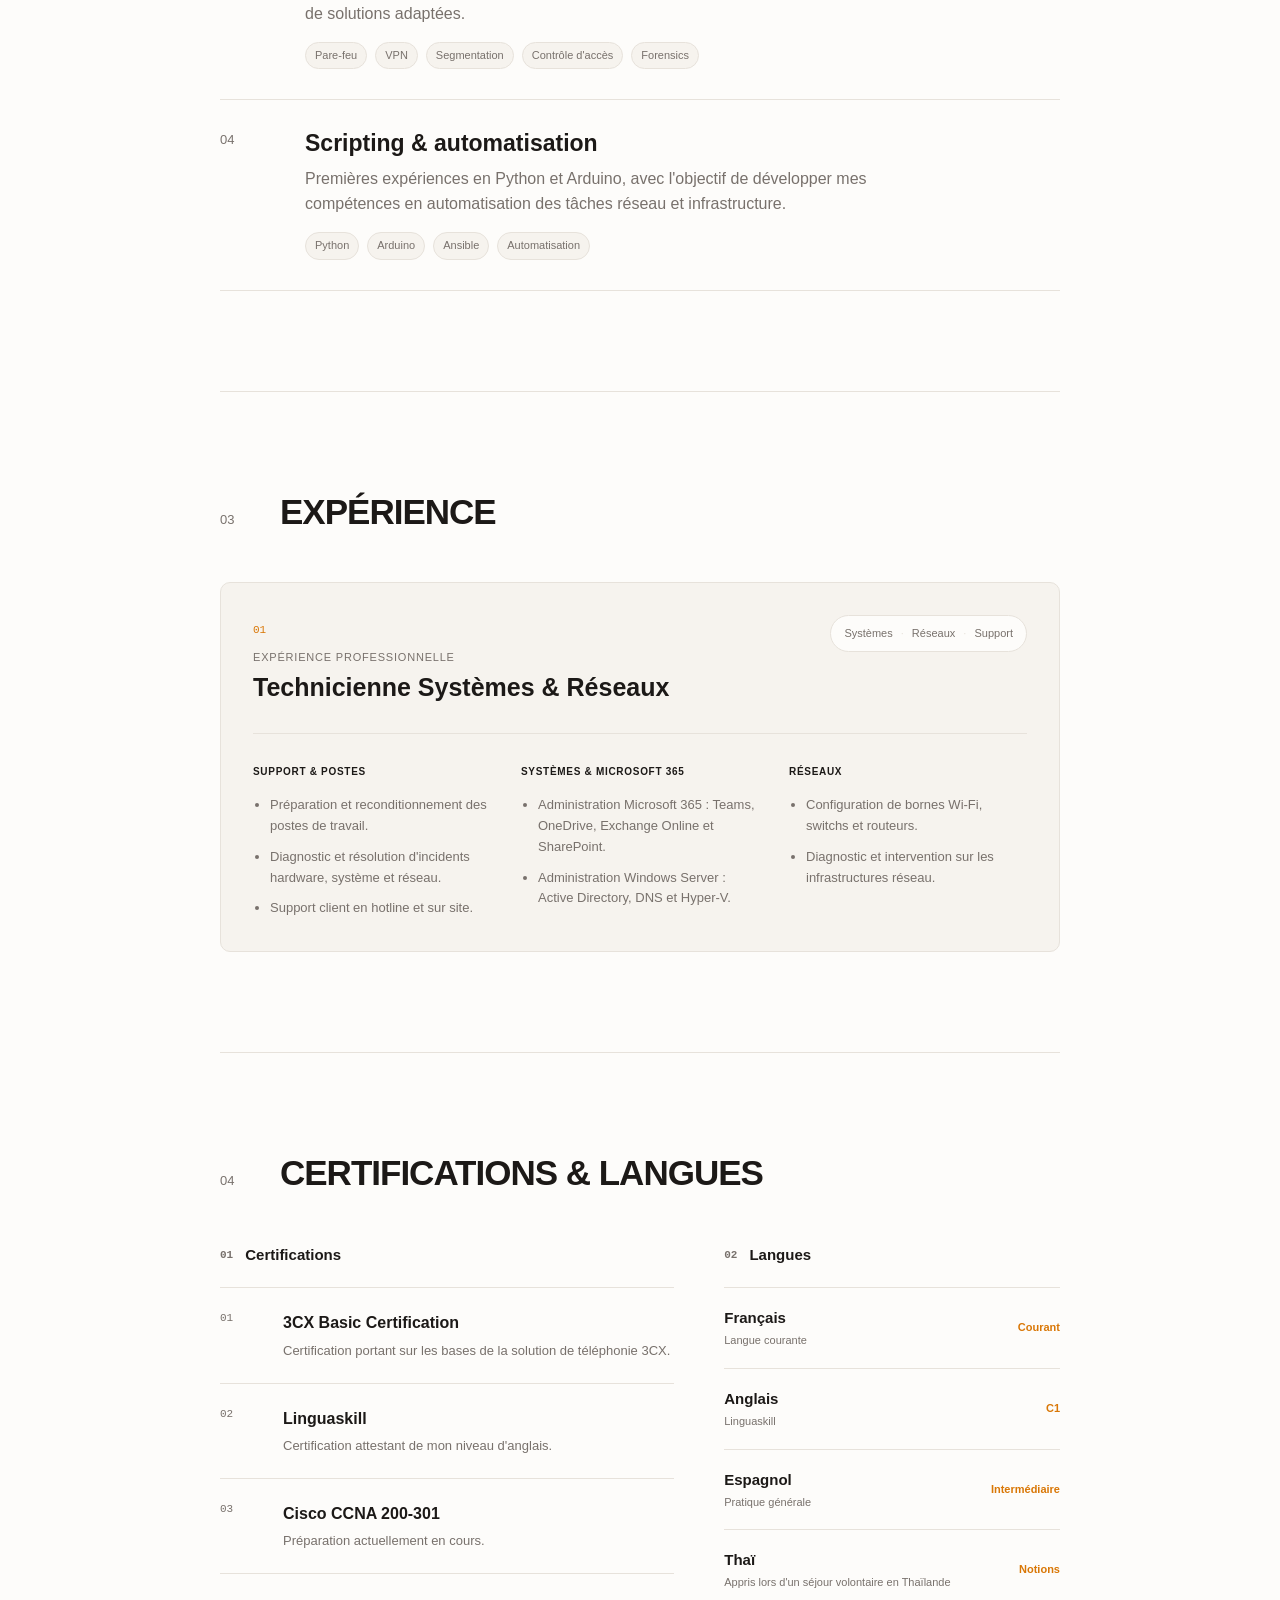
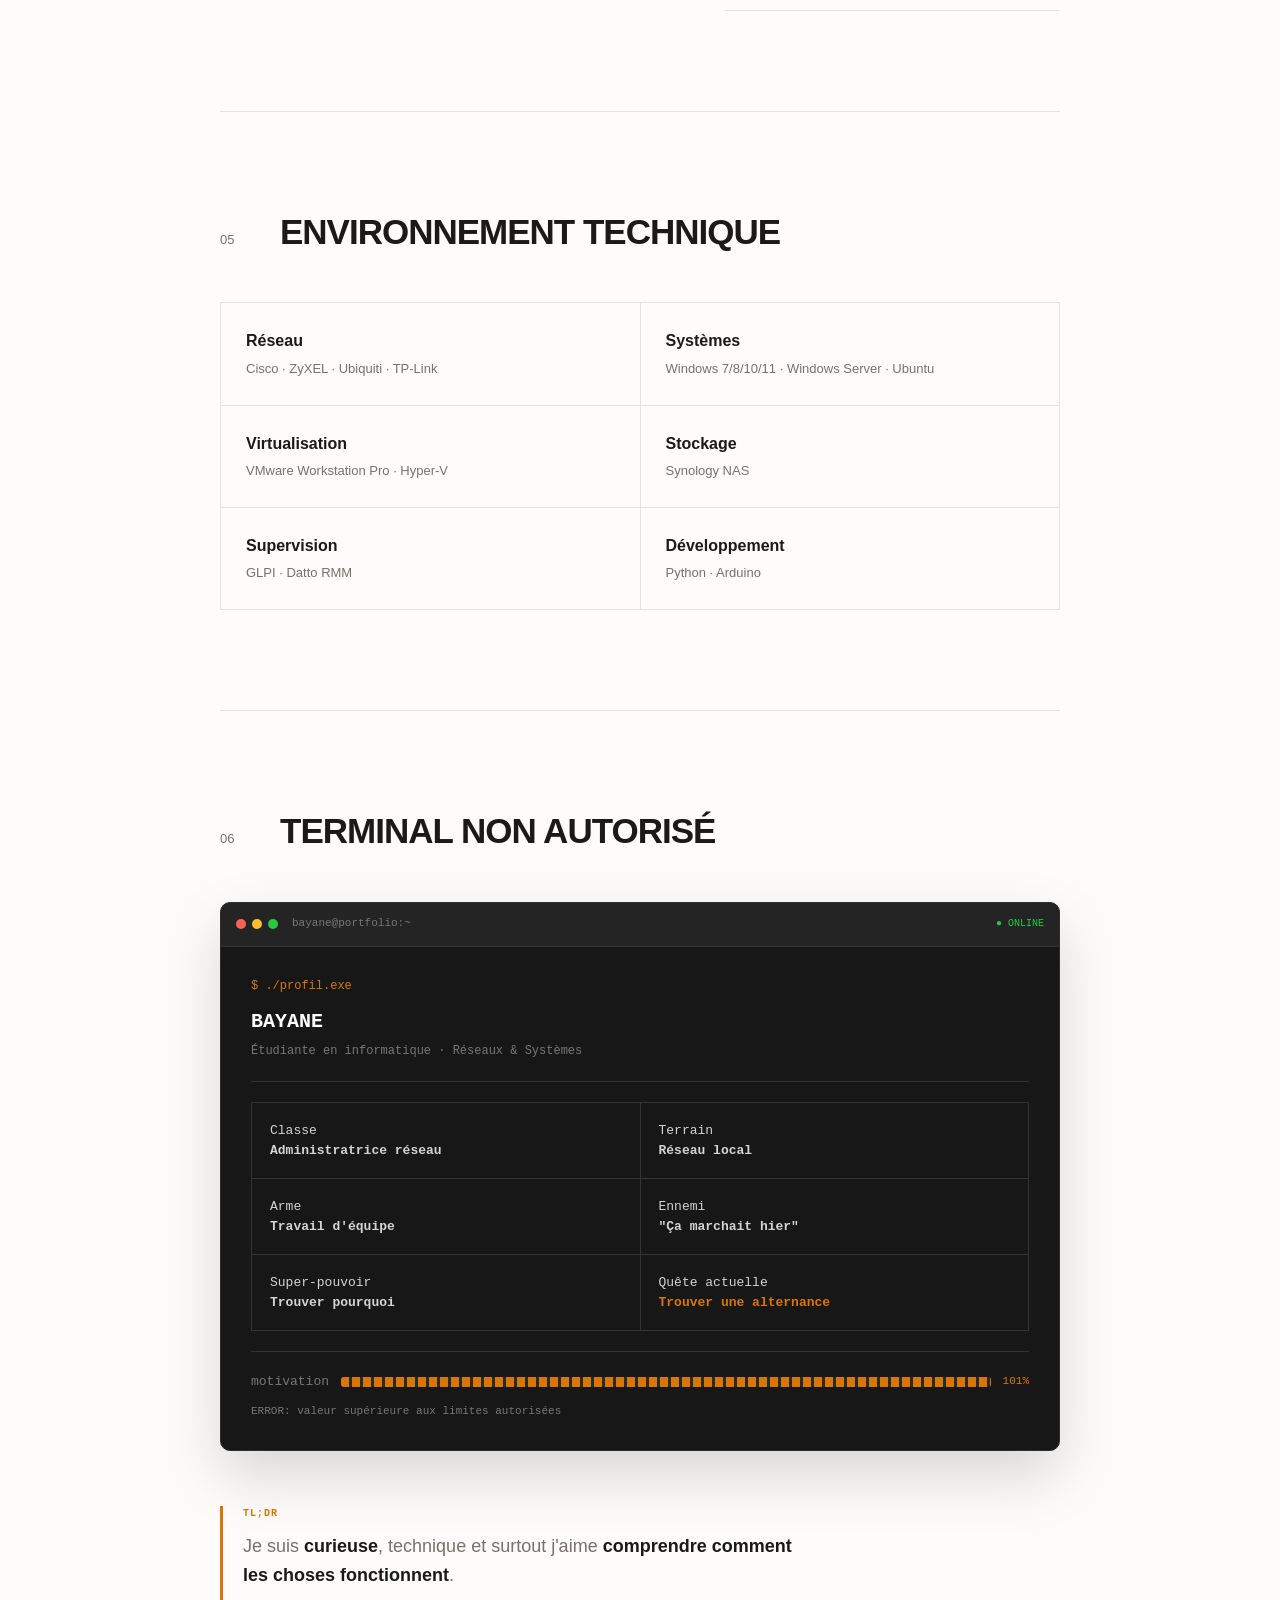
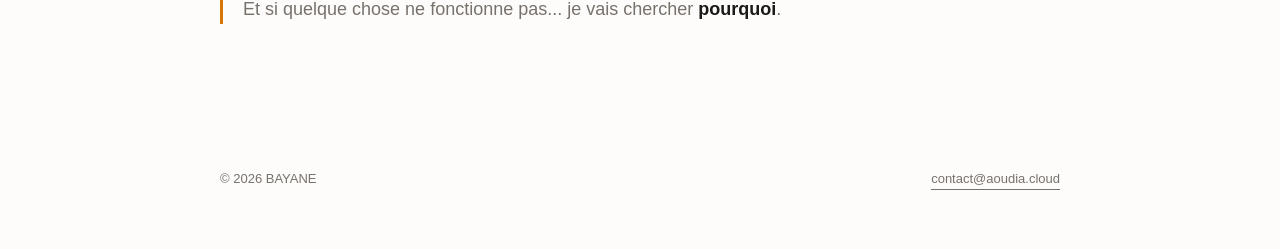
==== commit c8d81de5: "version finale v2.2" ====
--- a/about.html
+++ b/about.html
@@ -205,10 +205,7 @@
                         </h3>
 
                         <p>
-                            Administration et configuration
-                            d'environnements réseau, avec une
-                            attention particulière au routage,
-                            aux VLAN, au Wi-Fi et à la supervision.
+                            Configuration d'équipements réseaux et support technique
                         </p>
 
 
@@ -245,9 +242,8 @@
                         </h3>
 
                         <p>
-                            Administration de postes, serveurs
-                            et environnements virtualisés sous
-                            Windows et Linux.
+                            Administration de postes, serveurs sous
+                            Windows. Projet scolaire sur serveurs Ubuntu (serveur web)
                         </p>
 
 
@@ -293,7 +289,7 @@
 
                         <div class="tags">
 
-                            <span>Firewall</span>
+                            <span>Pare-feu</span>
                             <span>VPN</span>
                             <span>Segmentation</span>
                             <span>Contrôle d'accès</span>
@@ -466,7 +462,7 @@
 
                             <li>
                                 Configuration de bornes Wi-Fi,
-                                switches et routeurs.
+                                switchs et routeurs.
                             </li>
 
                             <li>
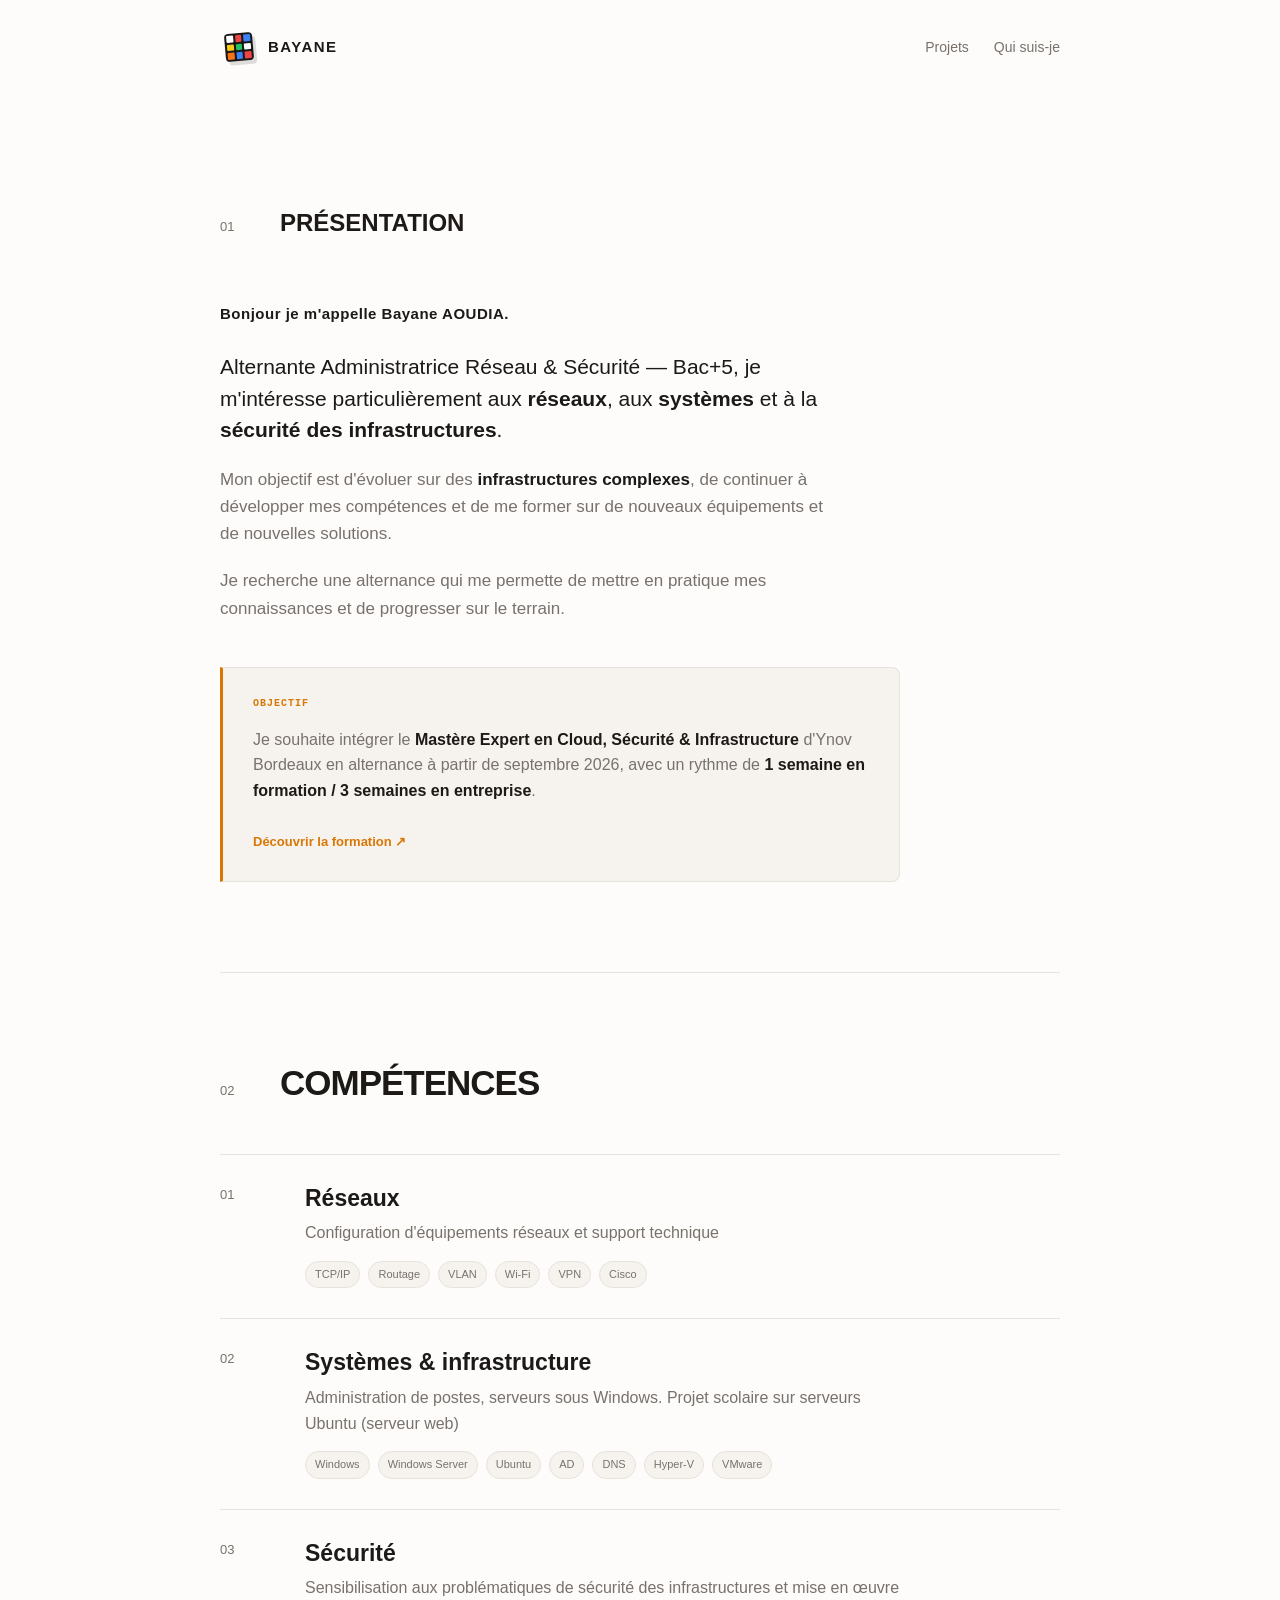
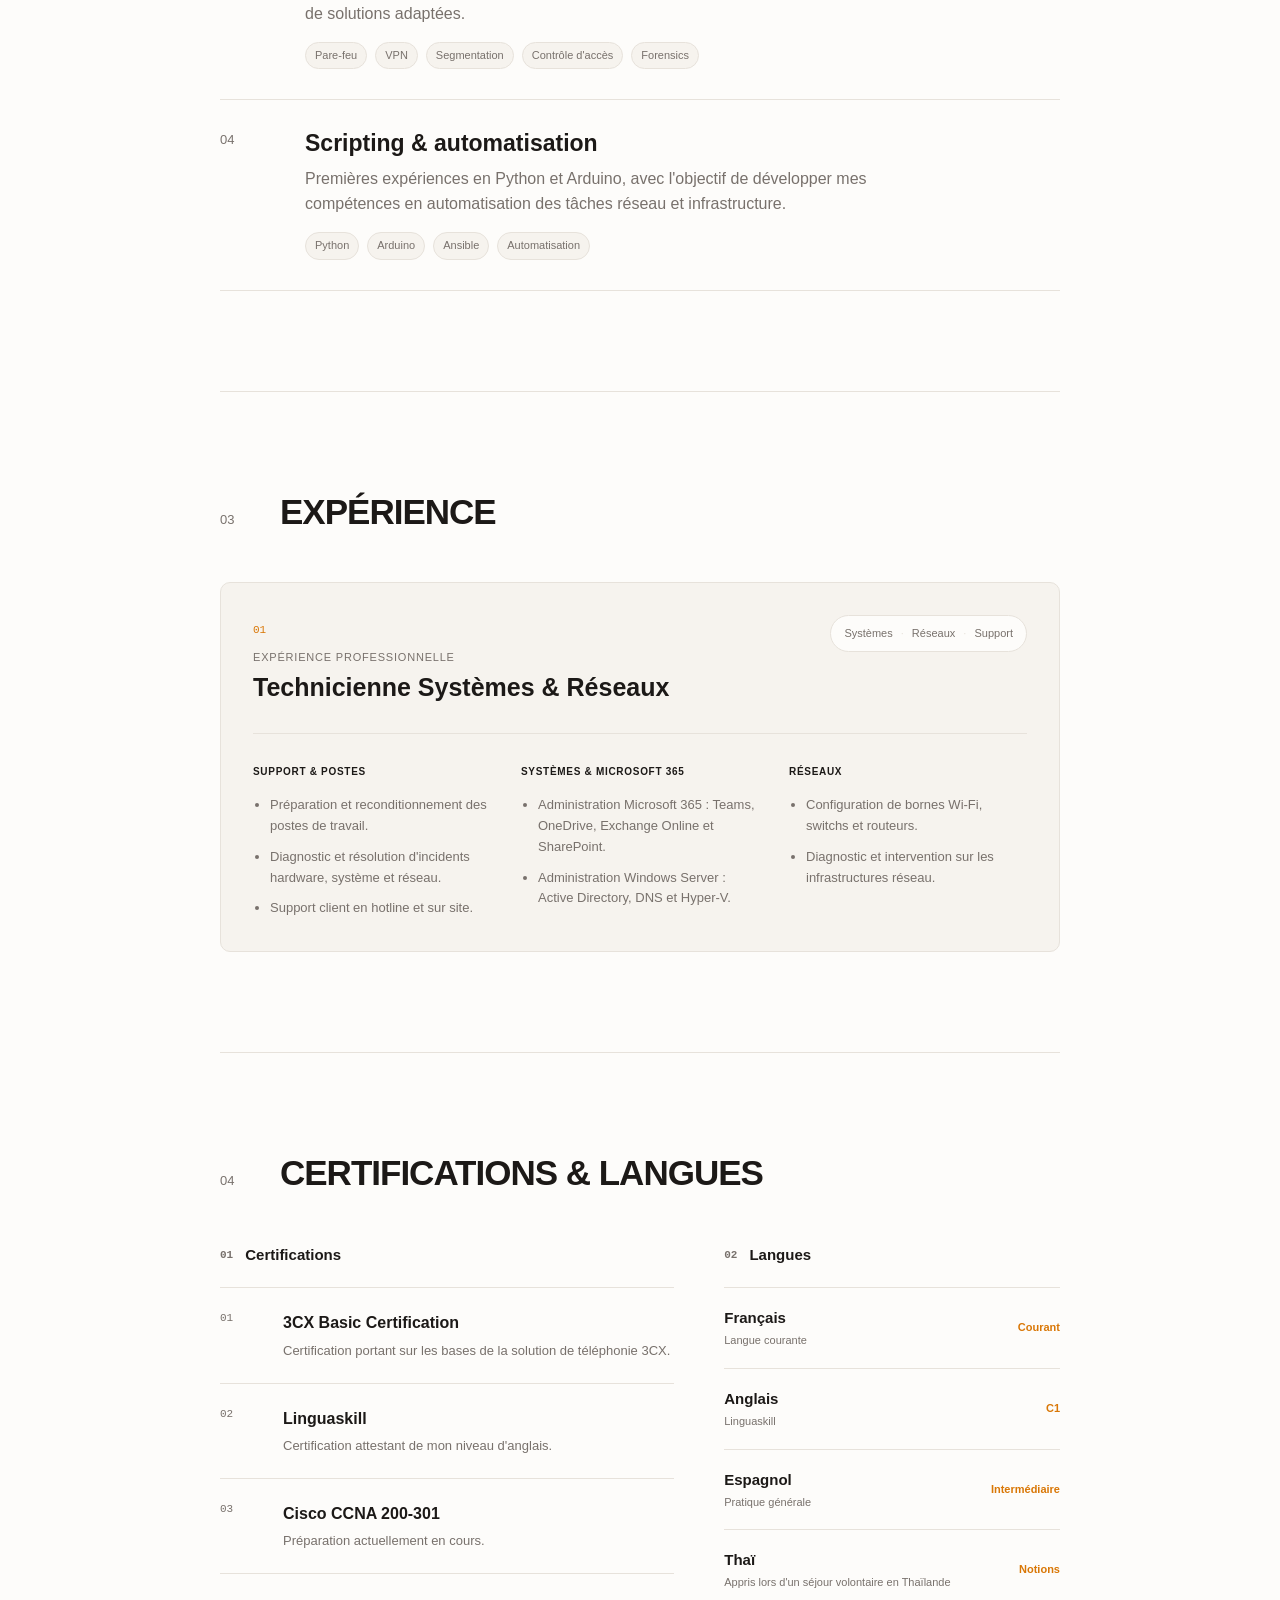
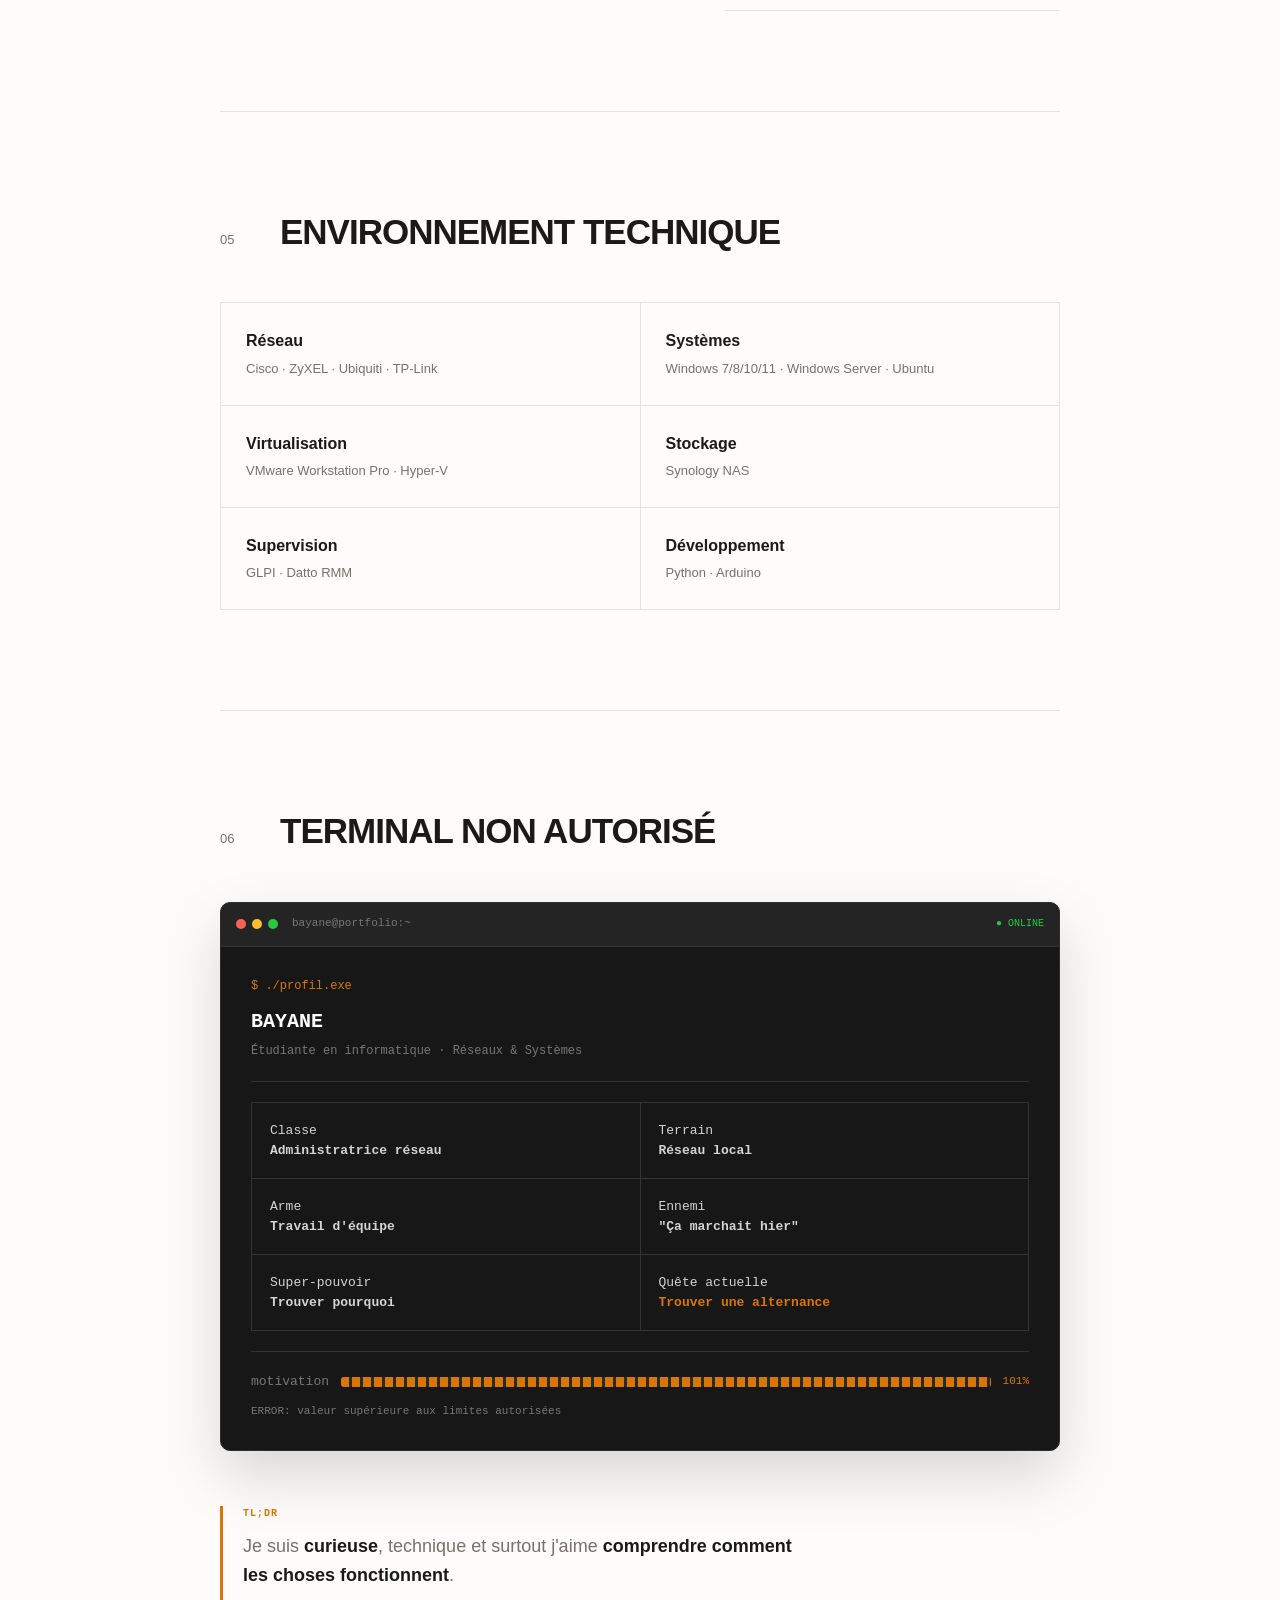
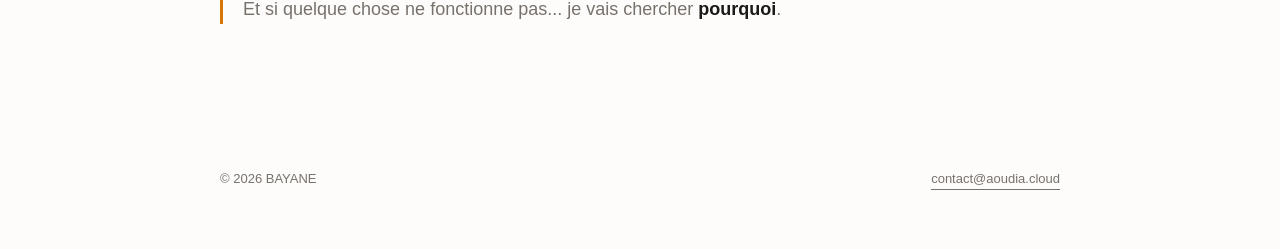
==== commit da5e0de0: "change about et index alternante" ====
--- a/about.html
+++ b/about.html
@@ -110,7 +110,7 @@
 
 
                 <p class="about-lead">
-                    Actuellement étudiante en informatique, je m'intéresse
+                    Alternante Administratrice Réseau & Sécurité — Bac+5, je m'intéresse
                     particulièrement aux <strong>réseaux</strong>,
                     aux <strong>systèmes</strong> et à la
                     <strong>sécurité des infrastructures</strong>.
--- a/style.css
+++ b/style.css
@@ -3128,4 +3128,265 @@
 
         font-size: 11px;
     }
-}+}
+
+/* =========================================================
+   PROJECT — PDF REPORT
+========================================================= */
+
+.project-report {
+    padding: 80px 0;
+
+    border-bottom: 1px solid var(--border);
+}
+
+.report-header {
+    display: flex;
+
+    align-items: flex-end;
+    justify-content: space-between;
+
+    gap: 30px;
+
+    margin-bottom: 35px;
+}
+
+.report-header h2 {
+    margin-top: 8px;
+
+    font-size: 32px;
+
+    line-height: 1.15;
+
+    letter-spacing: -1px;
+}
+
+.report-download {
+    display: inline-flex;
+
+    align-items: center;
+    justify-content: center;
+
+    flex-shrink: 0;
+
+    padding: 11px 16px;
+
+    border: 1px solid var(--accent);
+
+    border-radius: 7px;
+
+    background: var(--accent);
+
+    color: white;
+
+    font-size: 12px;
+    font-weight: 600;
+
+    transition:
+        background 0.2s ease,
+        transform 0.2s ease,
+        opacity 0.2s ease;
+}
+
+.report-download:hover {
+    opacity: 0.9;
+
+    transform: translateY(-1px);
+}
+
+.report-description {
+    max-width: 700px;
+
+    margin-bottom: 35px;
+}
+
+.report-description p {
+    margin-bottom: 18px;
+
+    color: var(--muted);
+
+    font-size: 16px;
+
+    line-height: 1.7;
+}
+
+.report-description p:last-of-type {
+    margin-bottom: 25px;
+}
+
+.report-description strong {
+    color: var(--text);
+}
+
+.report-info {
+    display: flex;
+
+    align-items: center;
+
+    gap: 12px;
+
+    padding: 14px 16px;
+
+    background: var(--surface);
+
+    border: 1px solid var(--border);
+
+    border-left: 3px solid var(--accent);
+
+    border-radius: 0 7px 7px 0;
+}
+
+.report-info span {
+    color: var(--accent);
+
+    font-family:
+        "SFMono-Regular",
+        "Roboto Mono",
+        Consolas,
+        monospace;
+
+    font-size: 9px;
+
+    font-weight: 700;
+
+    letter-spacing: 0.8px;
+}
+
+.report-info strong {
+    overflow: hidden;
+
+    color: var(--text);
+
+    font-family:
+        "SFMono-Regular",
+        "Roboto Mono",
+        Consolas,
+        monospace;
+
+    font-size: 11px;
+
+    font-weight: 500;
+
+    text-overflow: ellipsis;
+
+    white-space: nowrap;
+}
+
+
+/* =========================================================
+   PDF VIEWER
+========================================================= */
+
+.report-viewer {
+    width: 100%;
+
+    overflow: hidden;
+
+    background: #e8e5df;
+
+    border: 1px solid var(--border);
+
+    border-radius: 10px;
+
+    box-shadow:
+        0 15px 40px rgba(28, 25, 23, 0.08);
+}
+
+.report-viewer iframe {
+    display: block;
+
+    width: 100%;
+
+    height: 850px;
+
+    border: 0;
+
+    background: white;
+}
+
+
+/* =========================================================
+   PDF REPORT — MOBILE
+========================================================= */
+
+@media (max-width: 650px) {
+
+    .project-report {
+        padding: 65px 0;
+    }
+
+    .report-header {
+        flex-direction: column;
+
+        align-items: flex-start;
+
+        gap: 20px;
+    }
+
+    .report-header h2 {
+        font-size: 28px;
+    }
+
+    .report-download {
+        width: 100%;
+    }
+
+    .report-description p {
+        font-size: 15px;
+    }
+
+    .report-info {
+        align-items: flex-start;
+
+        flex-direction: column;
+
+        gap: 5px;
+    }
+
+    .report-info strong {
+        max-width: 100%;
+    }
+
+    .report-viewer {
+        border-radius: 7px;
+    }
+
+    .report-viewer iframe {
+        height: 650px;
+    }
+}
+
+/* Captures d'écran du projet */
+
+.screenshot-container {
+    margin: 50px 0;
+}
+
+.project-screenshot {
+    display: block;
+    width: 100%;
+    max-width: 1000px;
+    height: auto;
+    margin: 0 auto;
+    border: 1px solid #222;
+    border-radius: 4px;
+}
+
+.screenshot-caption {
+    max-width: 1000px;
+    margin: 15px auto 0;
+    color: #666;
+    font-size: 0.9rem;
+    line-height: 1.6;
+}
+
+.screenshot-caption strong {
+    color: #111;
+}
+
+.screenshot-caption code {
+    padding: 2px 6px;
+    background: #f2f2f2;
+    border-radius: 3px;
+    font-family: monospace;
+}
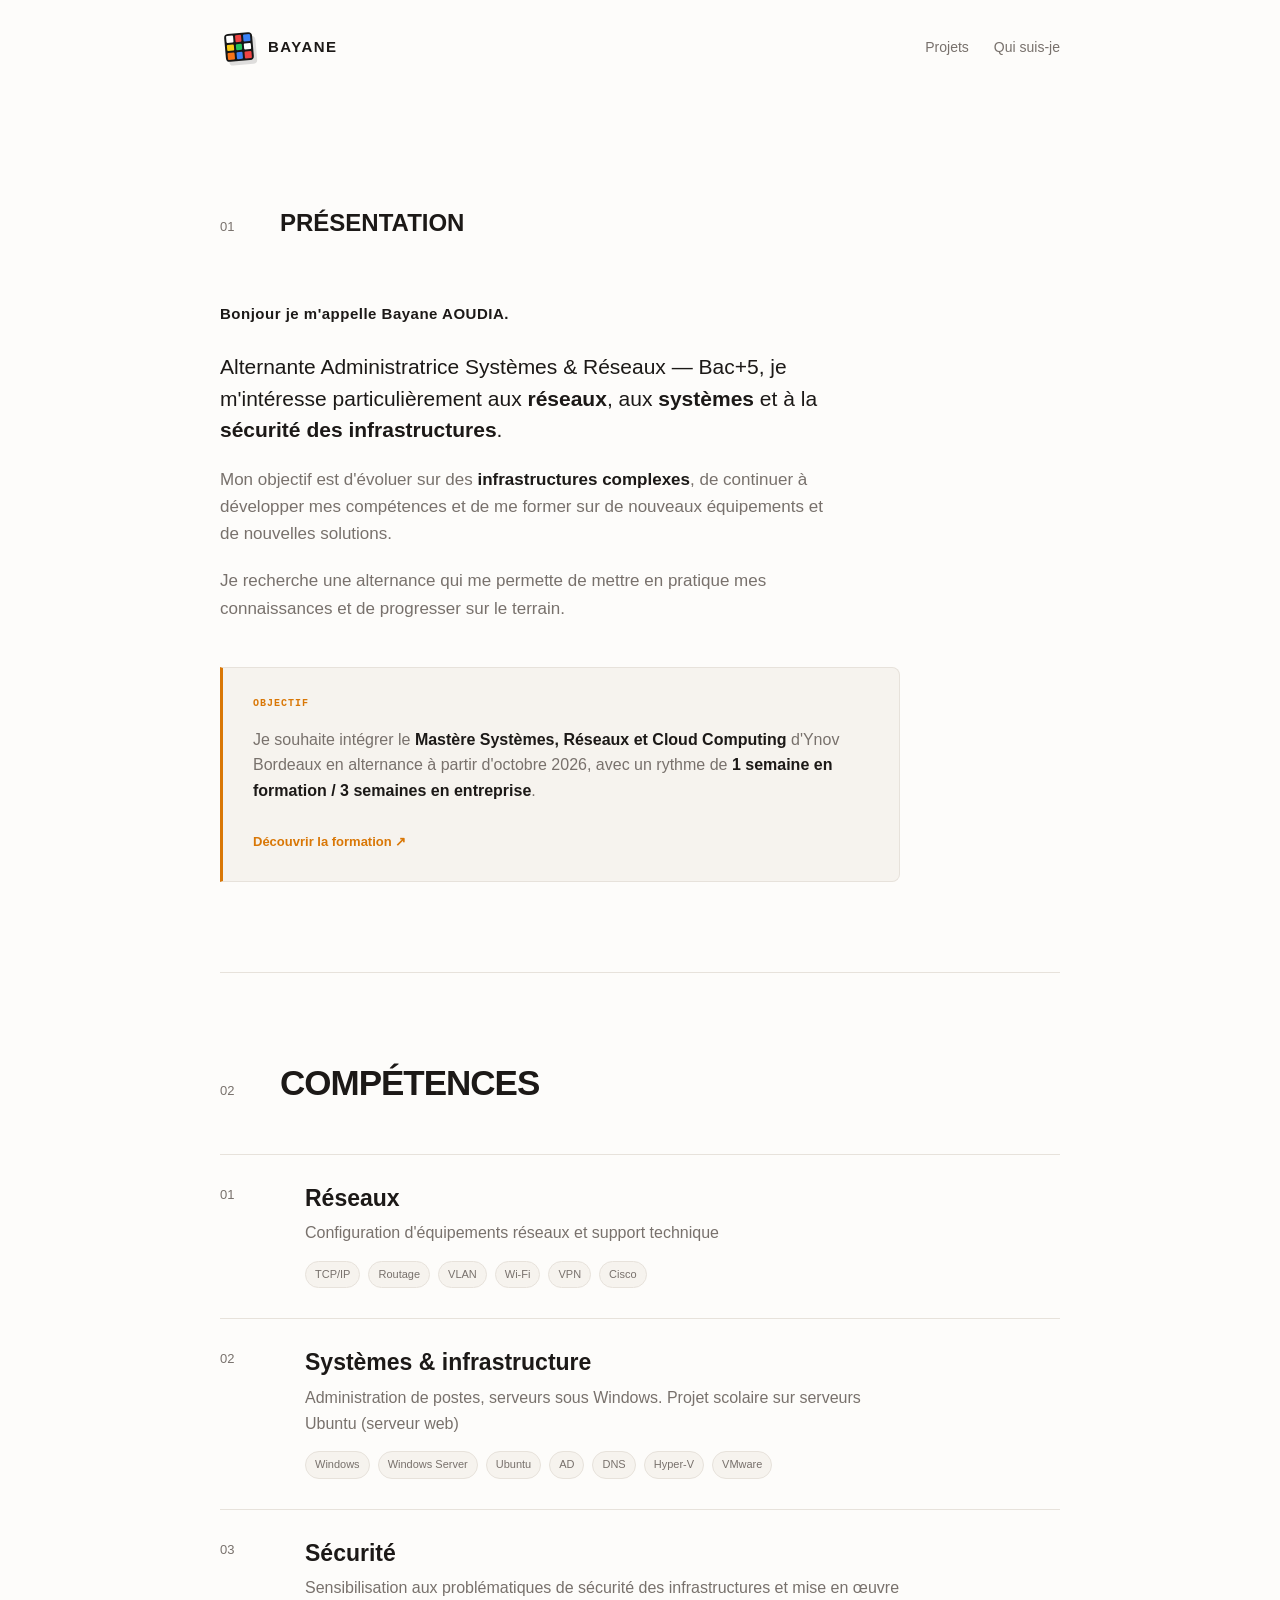
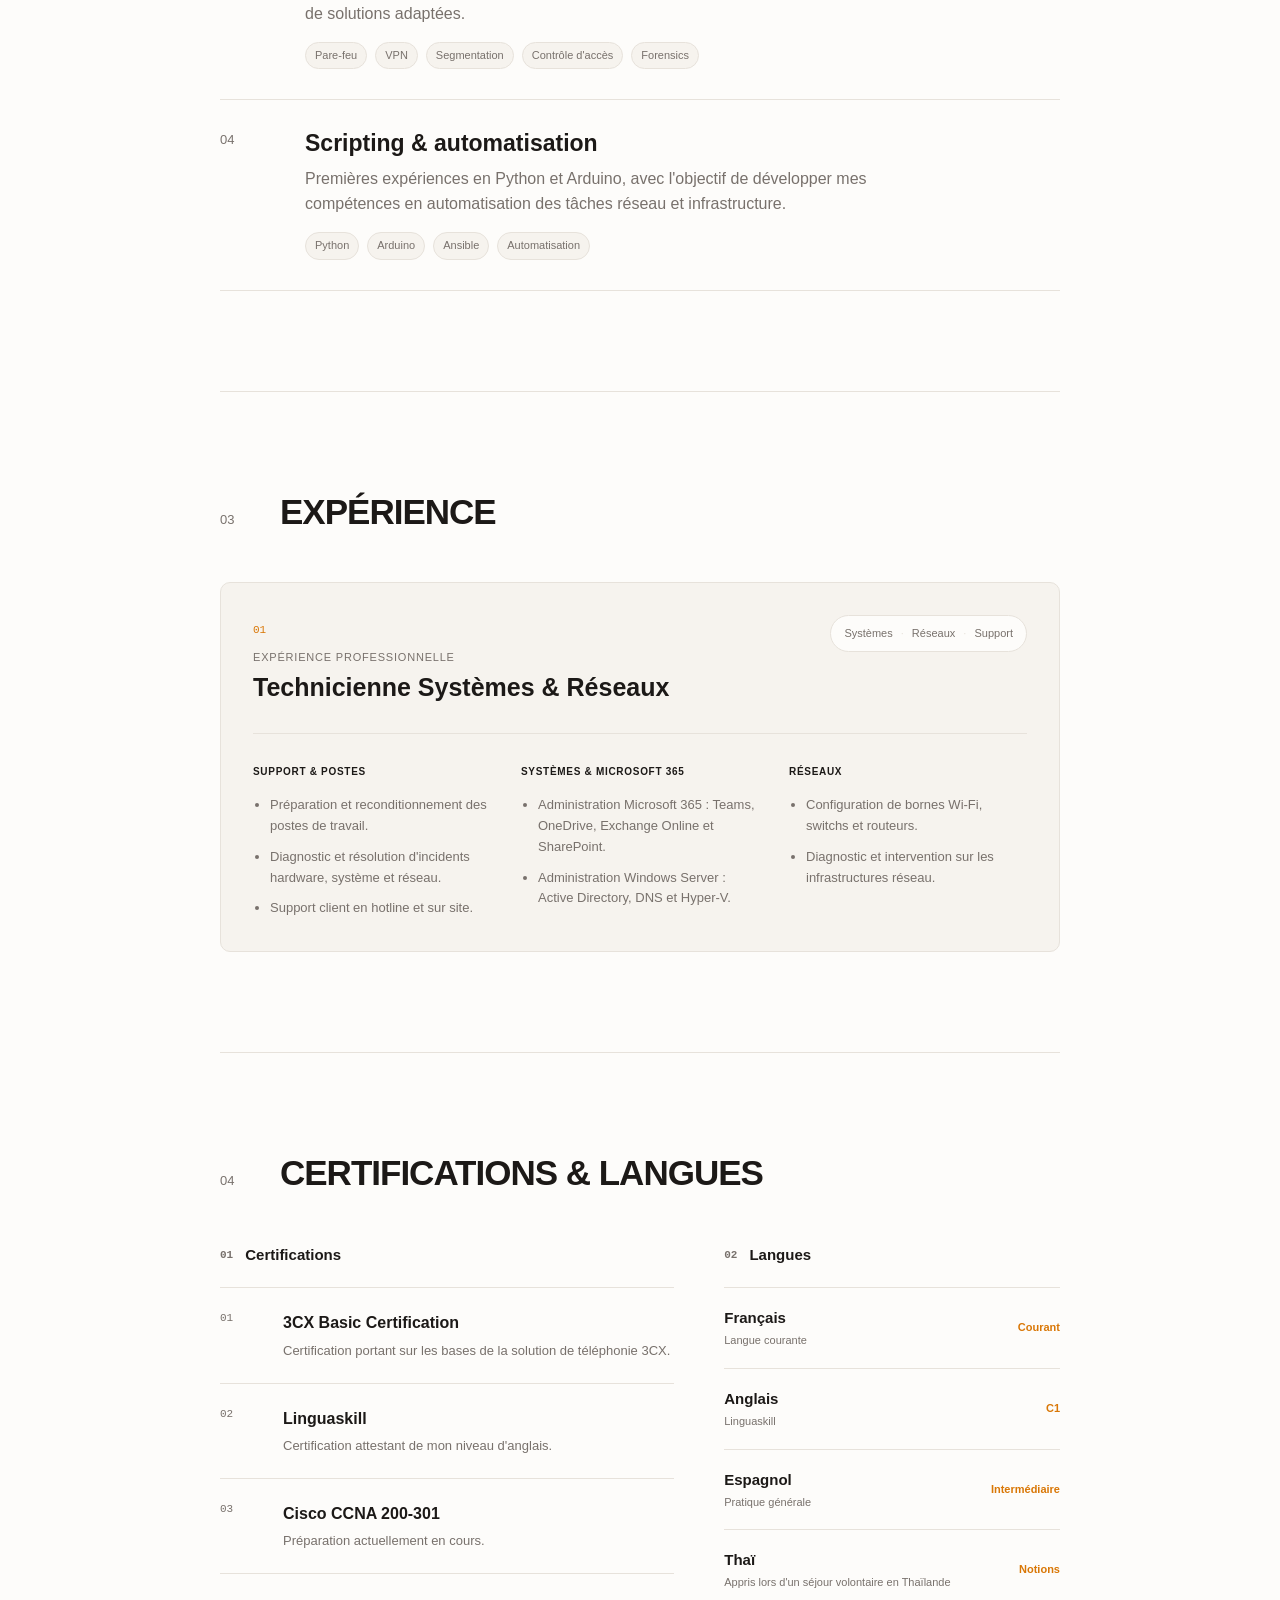
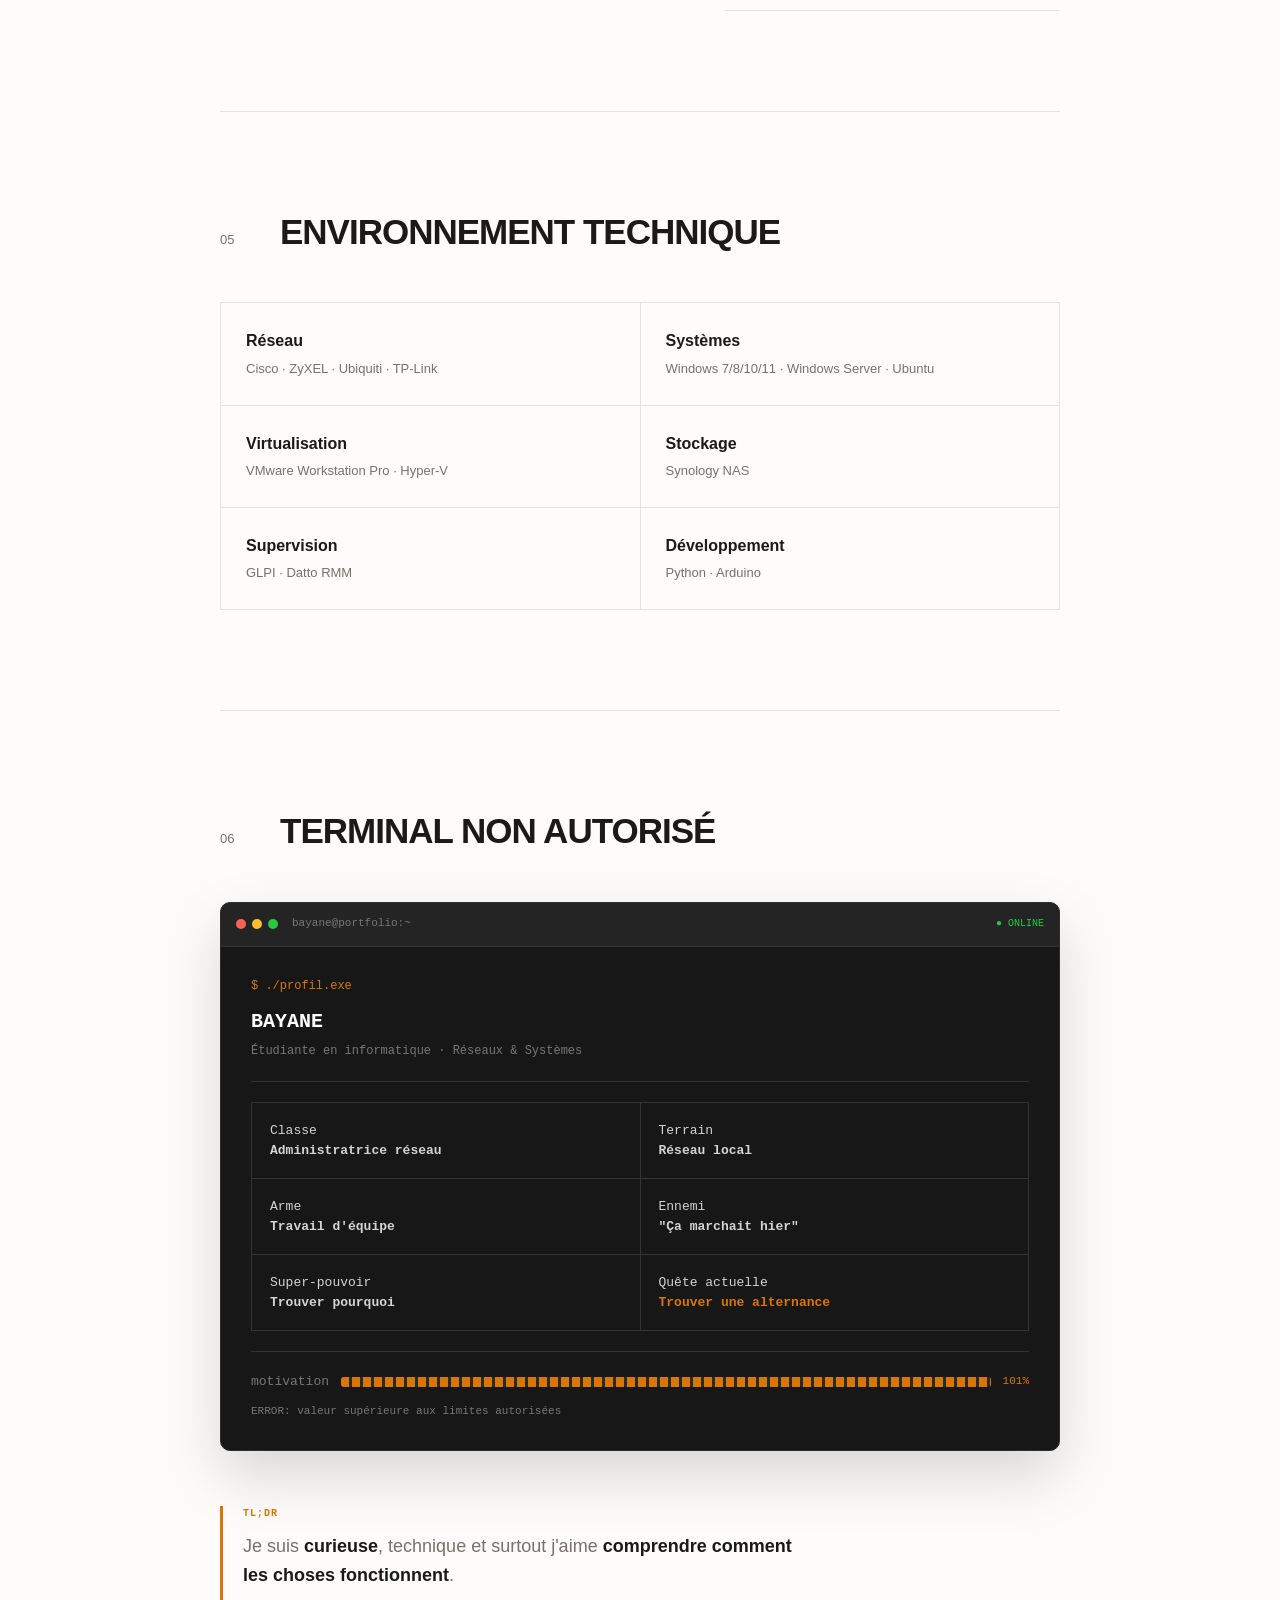
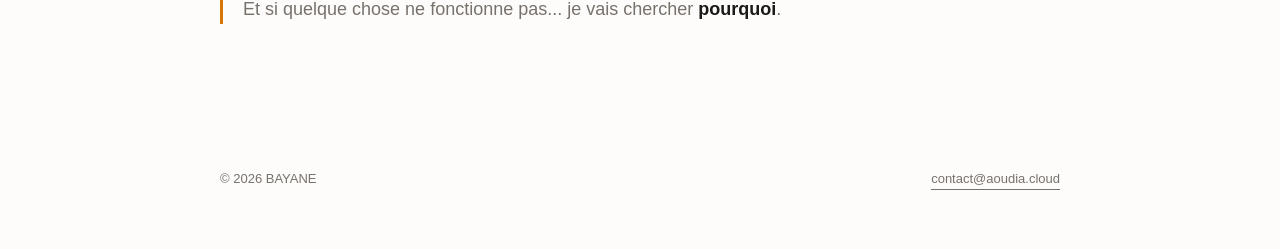
==== commit 1709e9c0: "modif lien about.html" ====
--- a/about.html
+++ b/about.html
@@ -110,7 +110,7 @@
 
 
                 <p class="about-lead">
-                    Alternante Administratrice Réseau & Sécurité — Bac+5, je m'intéresse
+                    Alternante Administratrice Systèmes & Réseaux — Bac+5, je m'intéresse
                     particulièrement aux <strong>réseaux</strong>,
                     aux <strong>systèmes</strong> et à la
                     <strong>sécurité des infrastructures</strong>.
@@ -141,9 +141,8 @@
 
                     <p>
                         Je souhaite intégrer le
-                        <strong>Mastère Expert en Cloud, Sécurité &
-                        Infrastructure</strong> d'Ynov Bordeaux
-                        en alternance à partir de septembre 2026,
+                        <strong>Mastère Systèmes, Réseaux et Cloud Computing</strong> d'Ynov Bordeaux
+                        en alternance à partir d'octobre 2026,
                         avec un rythme de
                         <strong>1 semaine en formation /
                         3 semaines en entreprise</strong>.
@@ -151,7 +150,7 @@
 
 
                     <a
-                        href="https://www.ynov.com/formations/informatique/mastere-expert-en-cloud-securite-infrastructure"
+                        href="https://www.esgi.fr/programmes/systeme-reseau-cloud-computing.html"
                         class="master-link"
                         target="_blank"
                         rel="noopener noreferrer"
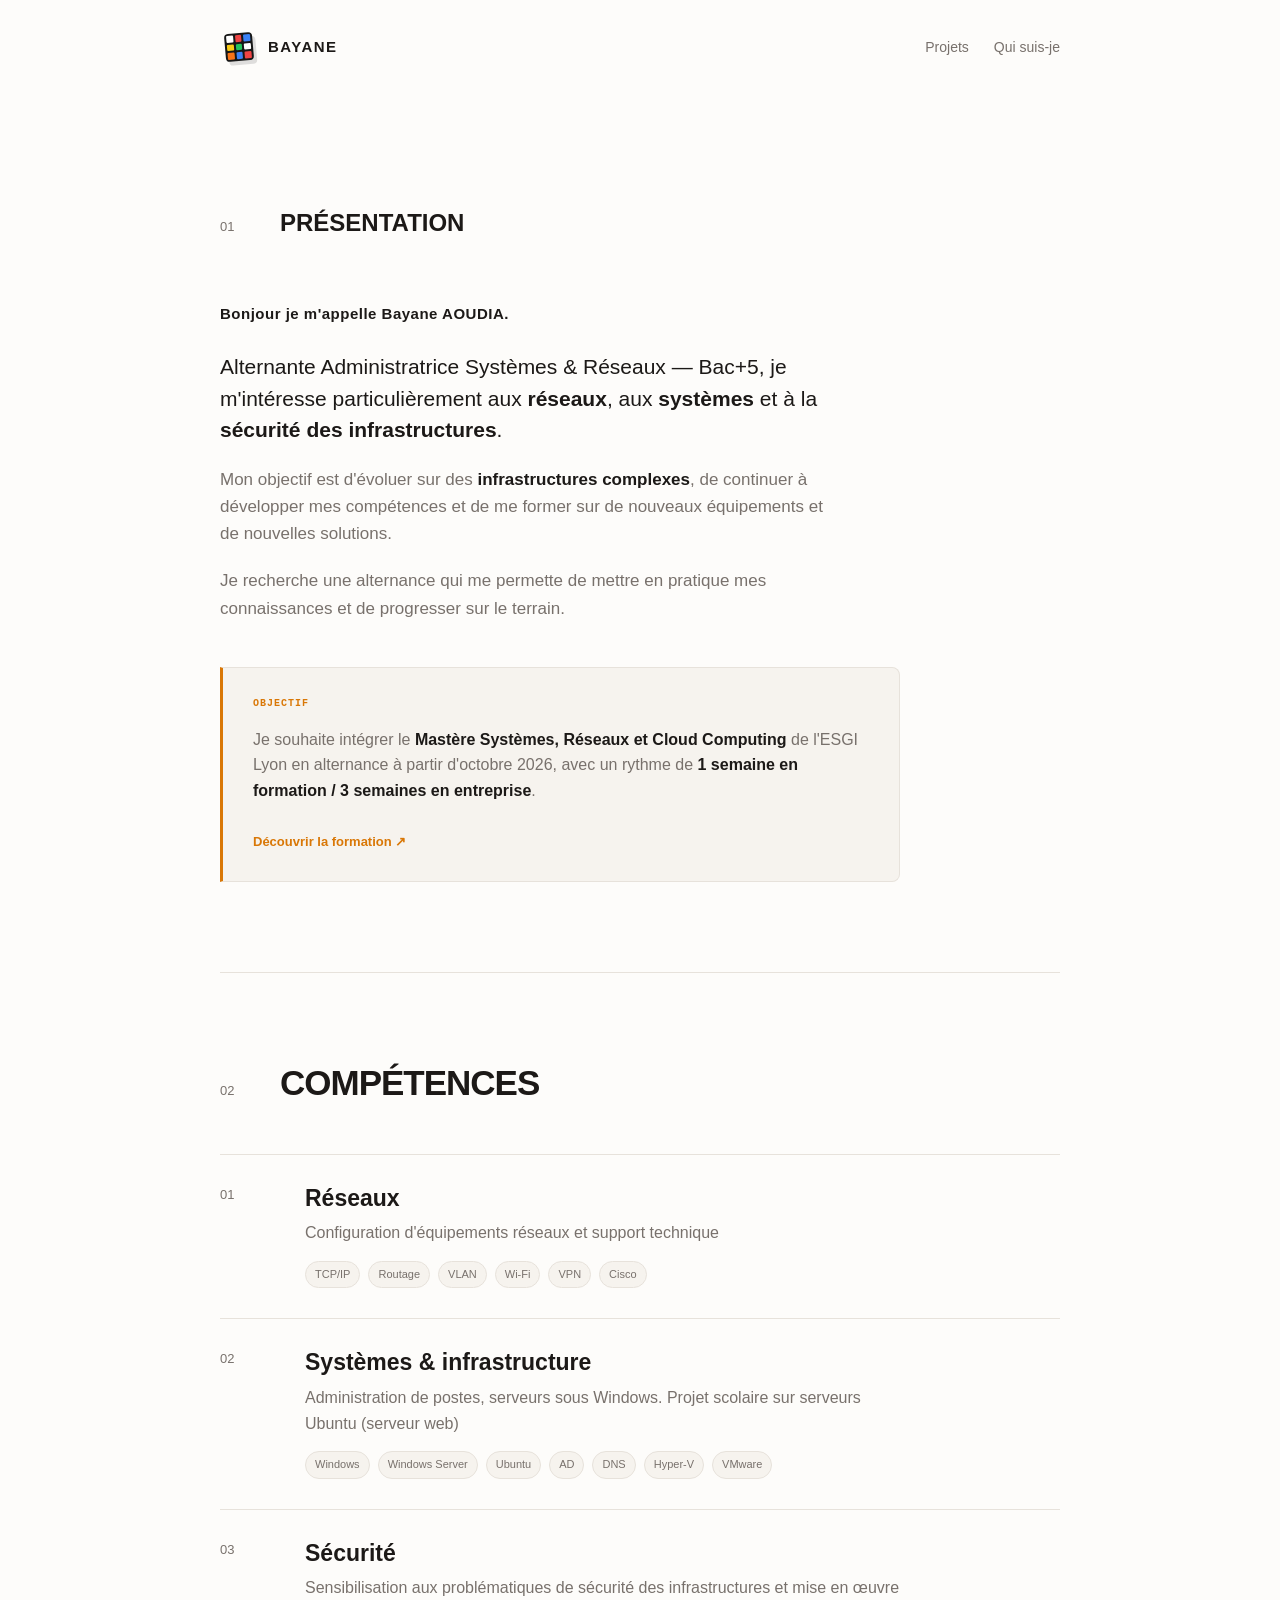
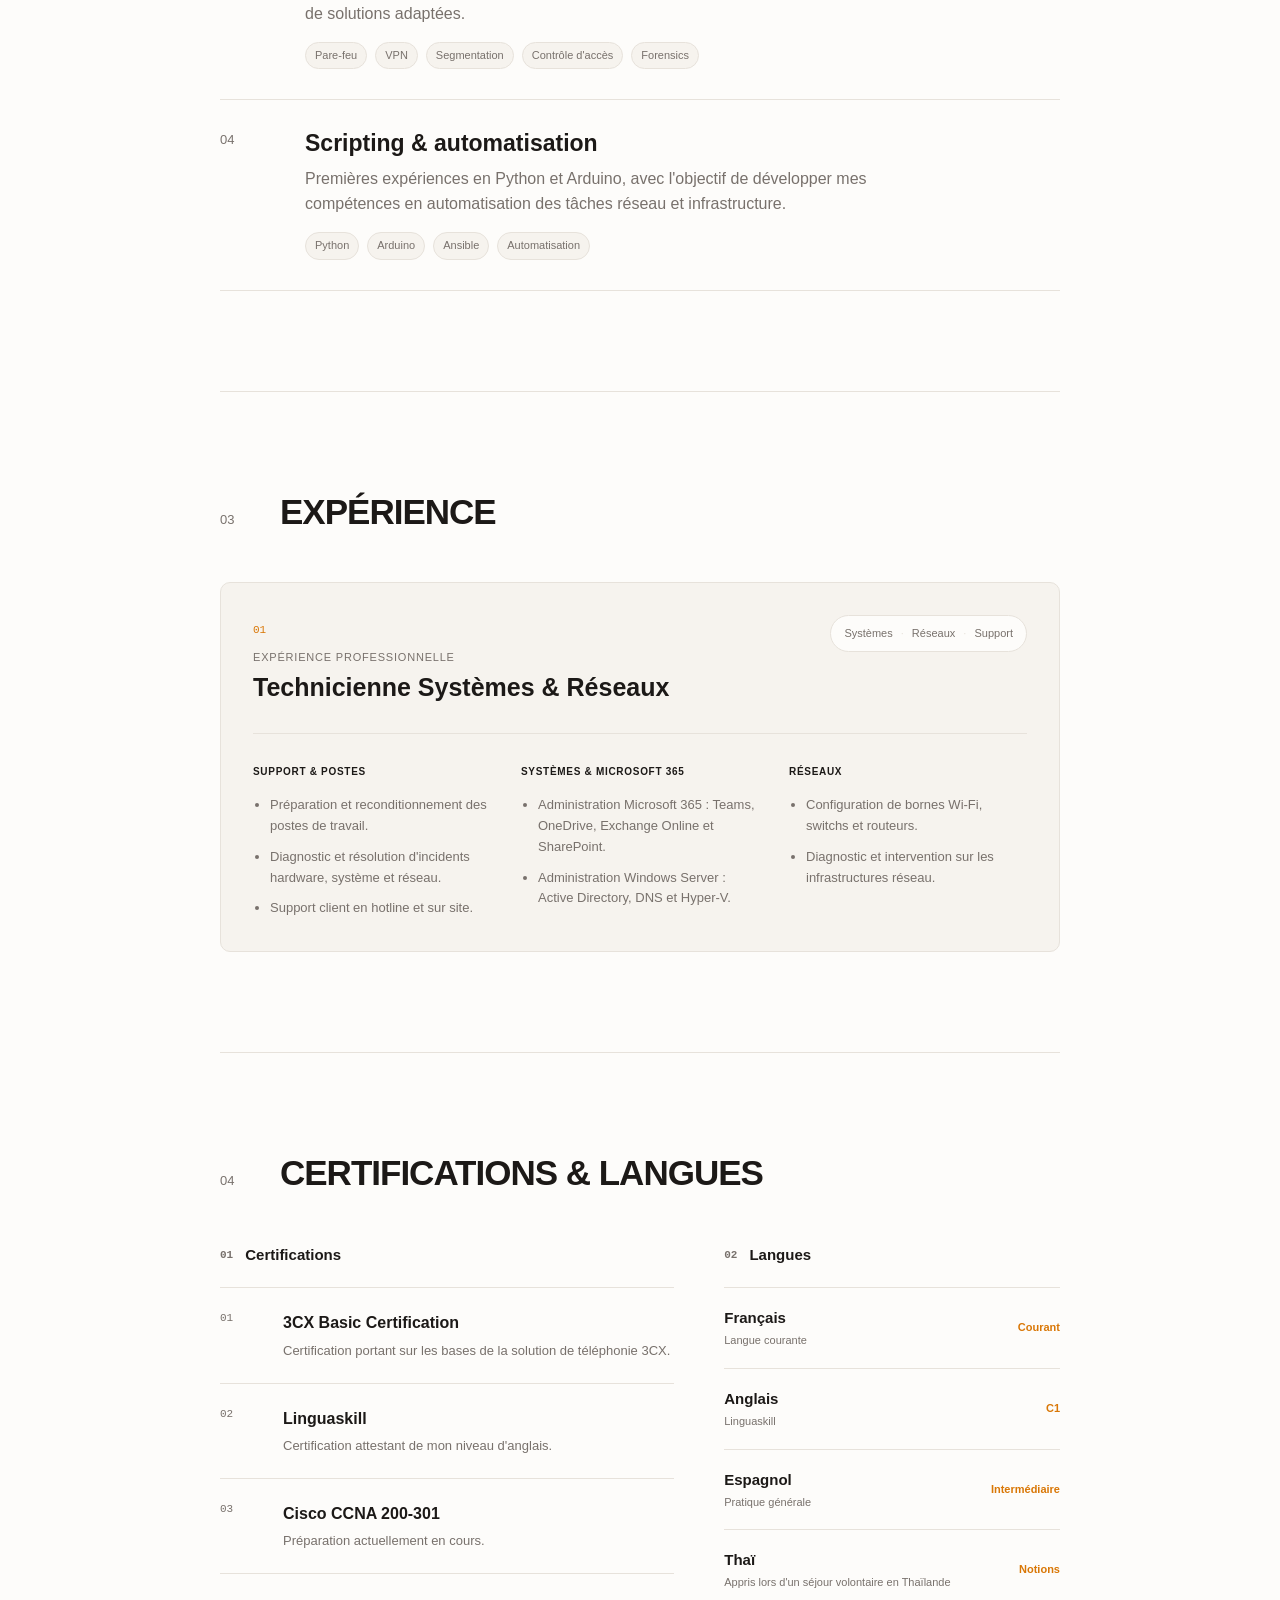
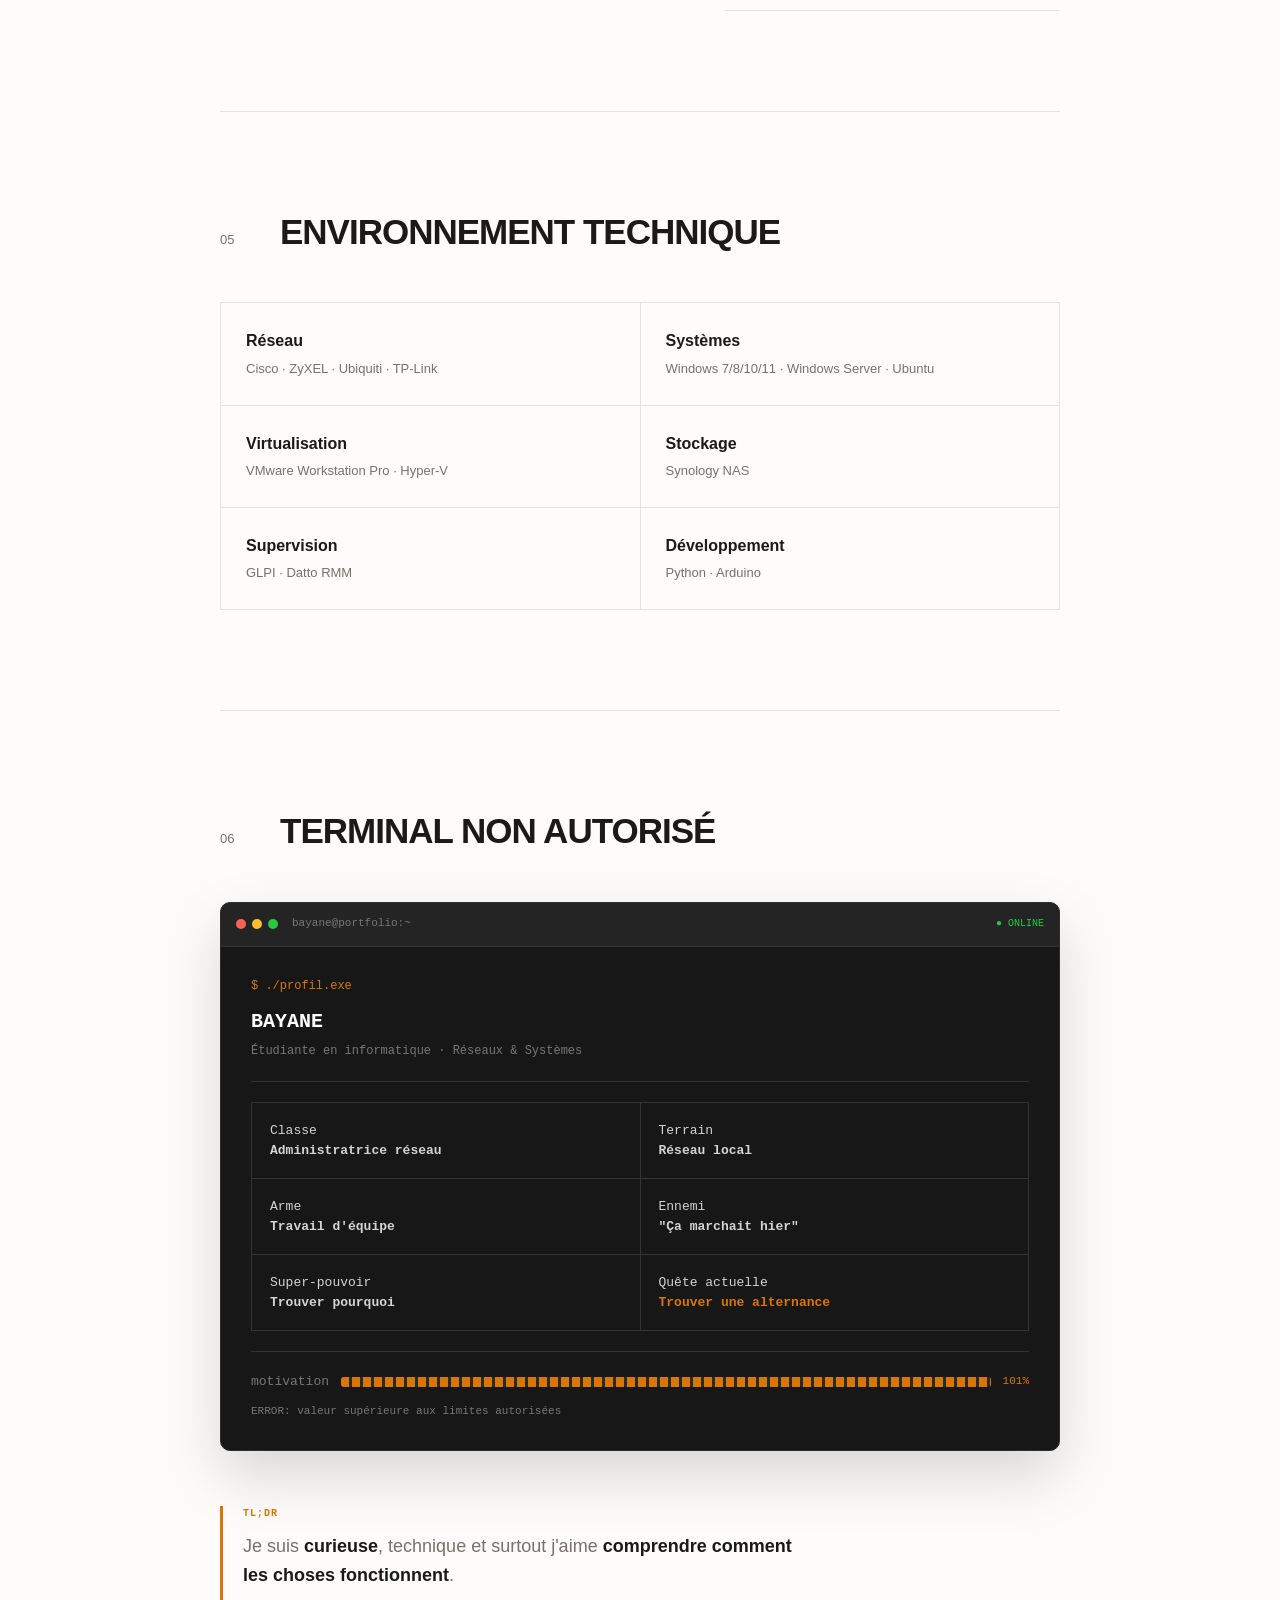
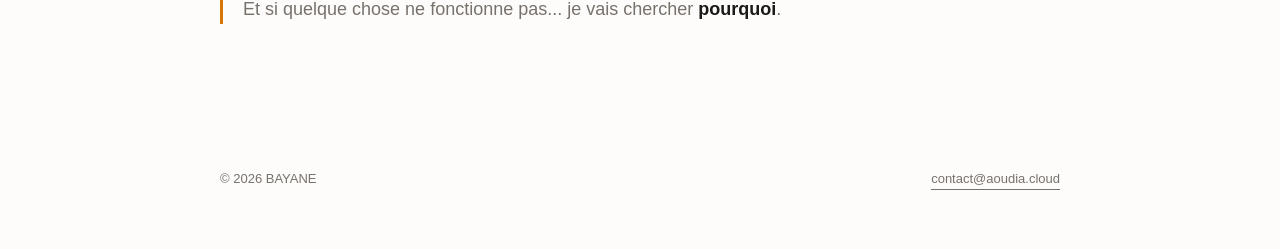
==== commit 8be30166: "about changes" ====
--- a/about.html
+++ b/about.html
@@ -141,7 +141,7 @@
 
                     <p>
                         Je souhaite intégrer le
-                        <strong>Mastère Systèmes, Réseaux et Cloud Computing</strong> d'Ynov Bordeaux
+                        <strong>Mastère Systèmes, Réseaux et Cloud Computing</strong> de l'ESGI Lyon
                         en alternance à partir d'octobre 2026,
                         avec un rythme de
                         <strong>1 semaine en formation /
